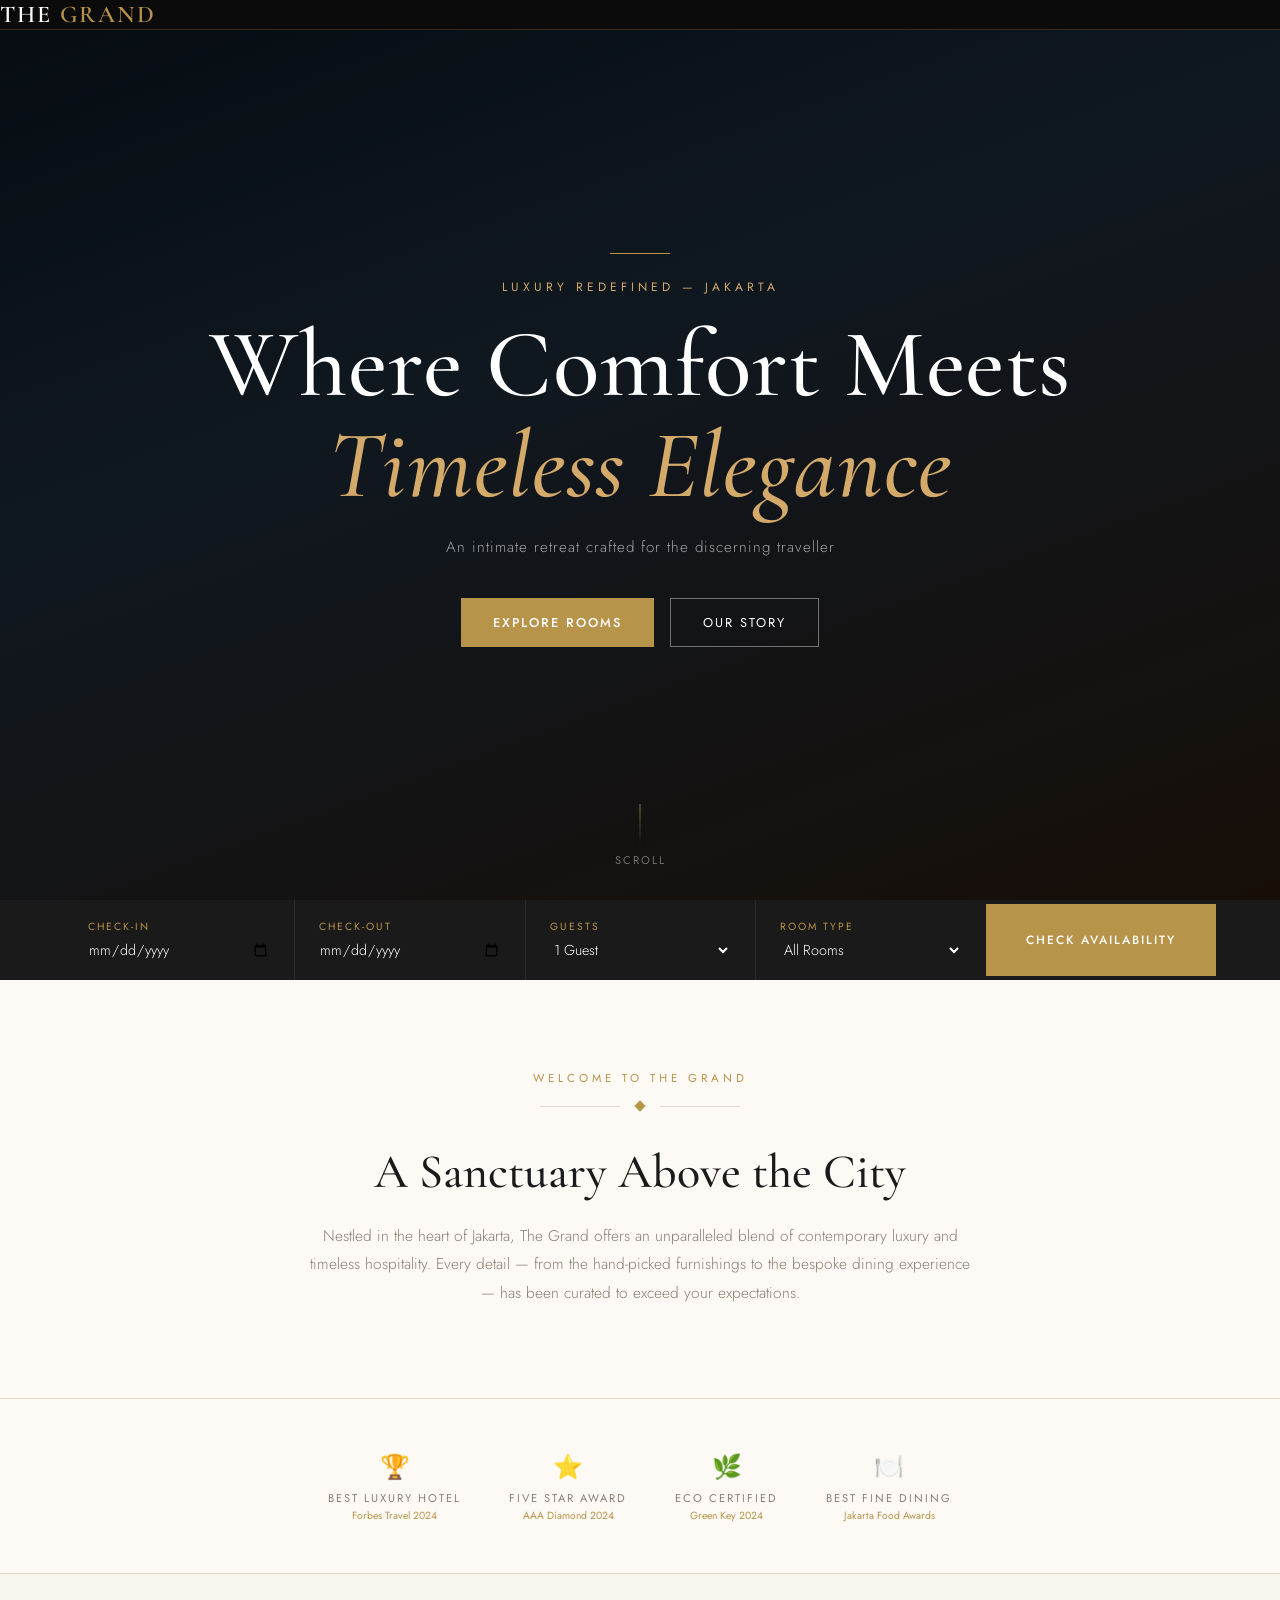
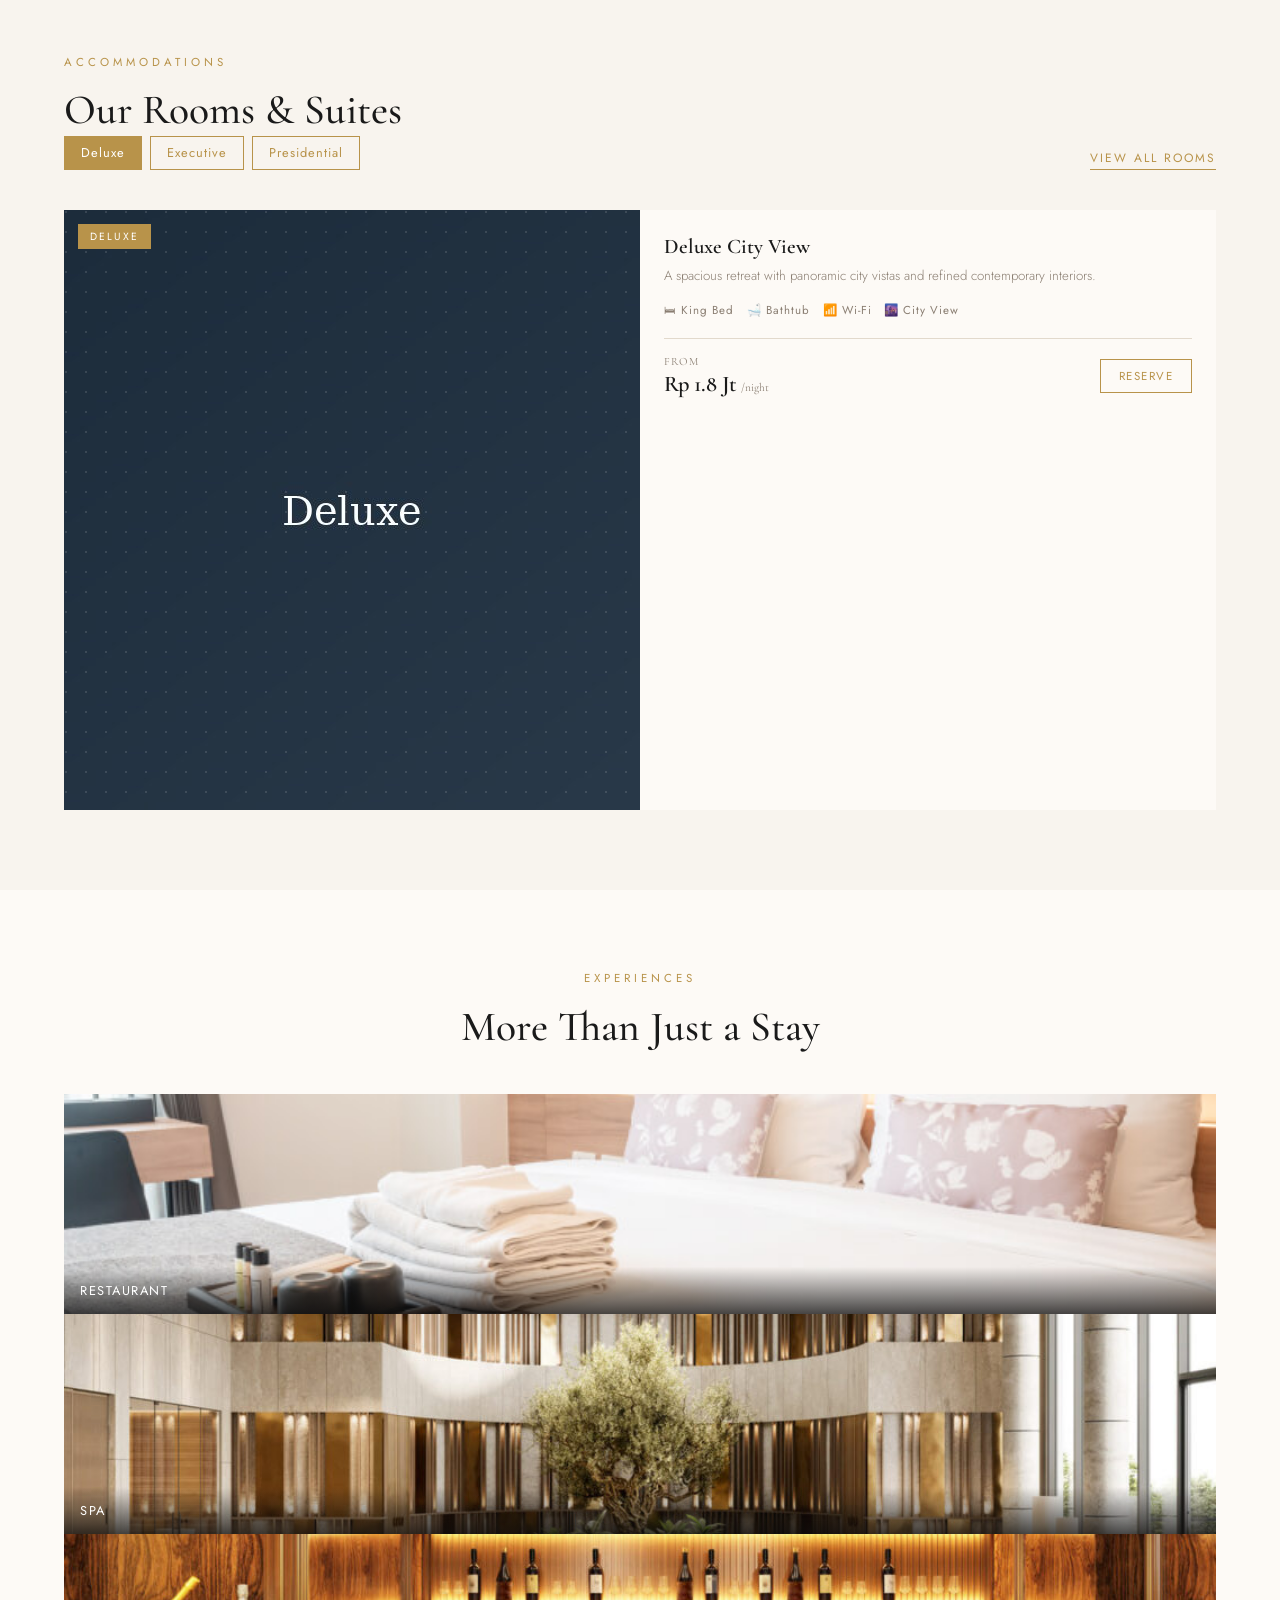
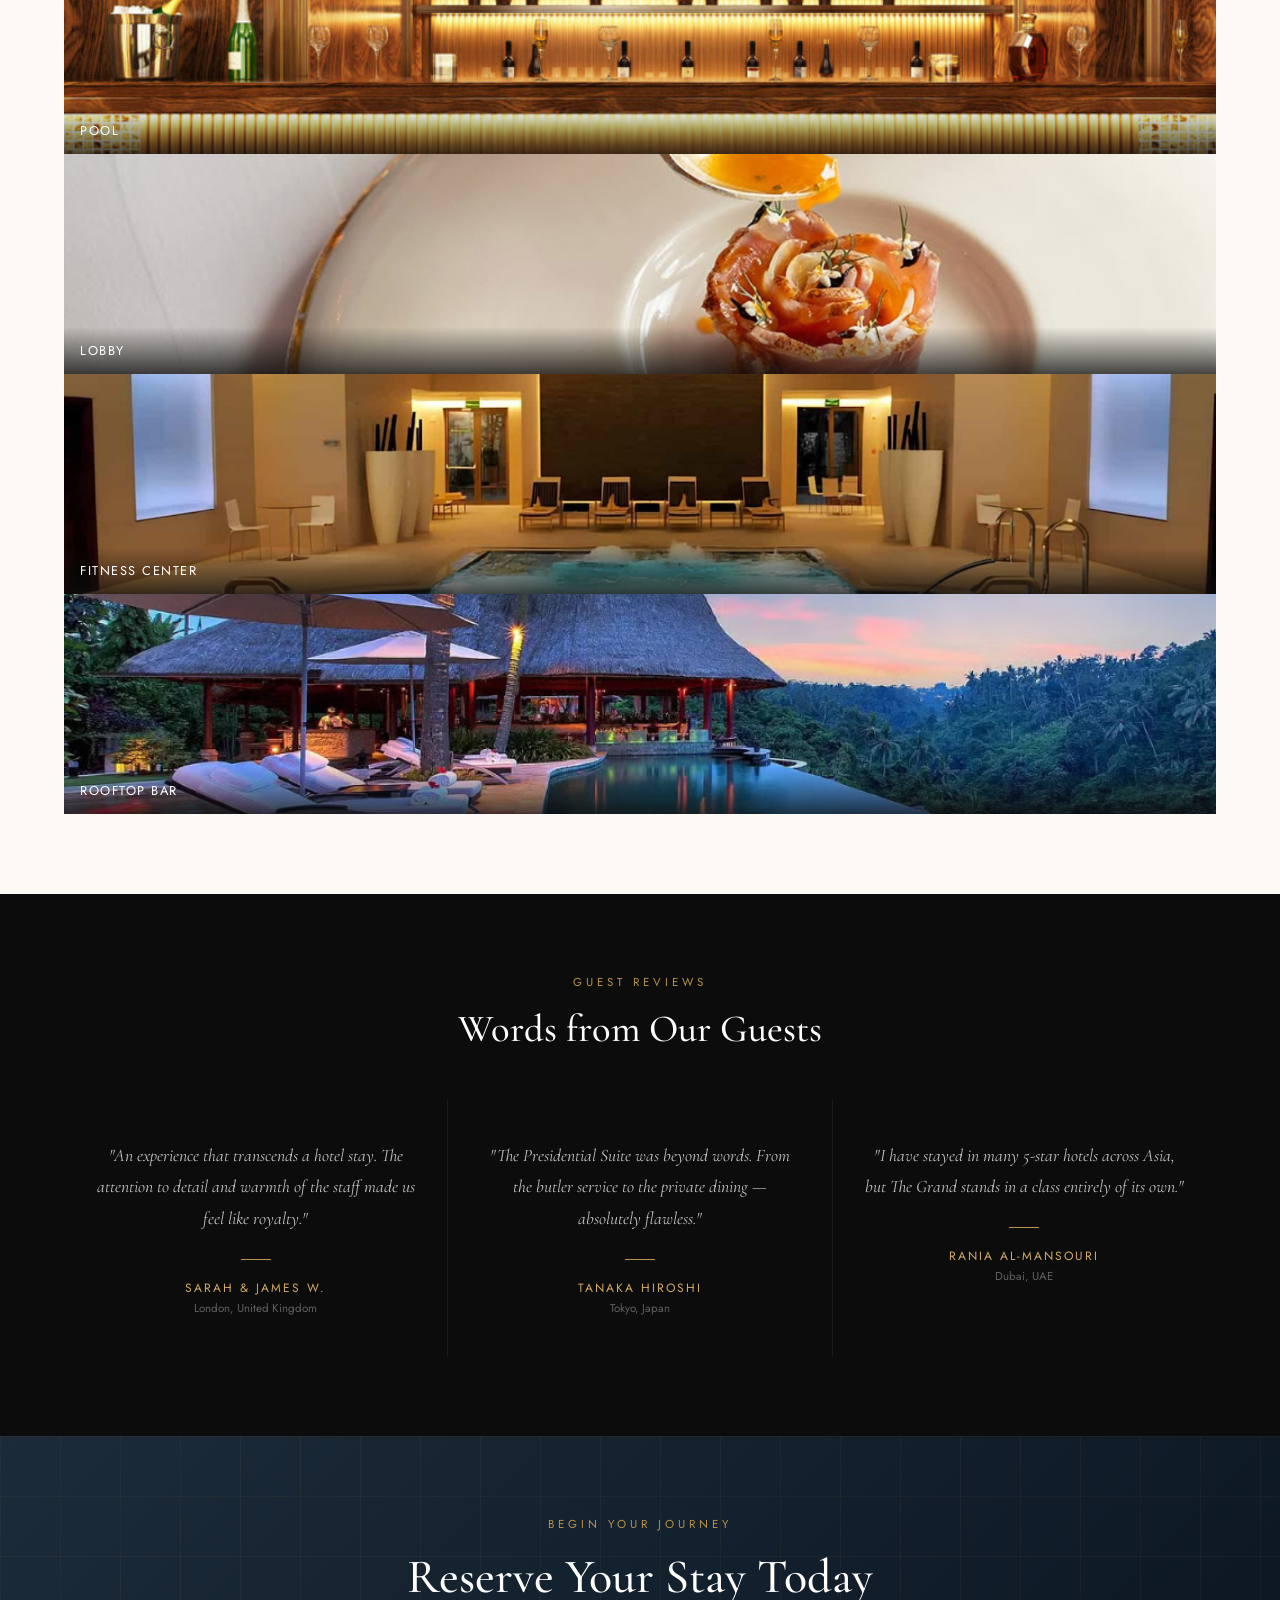
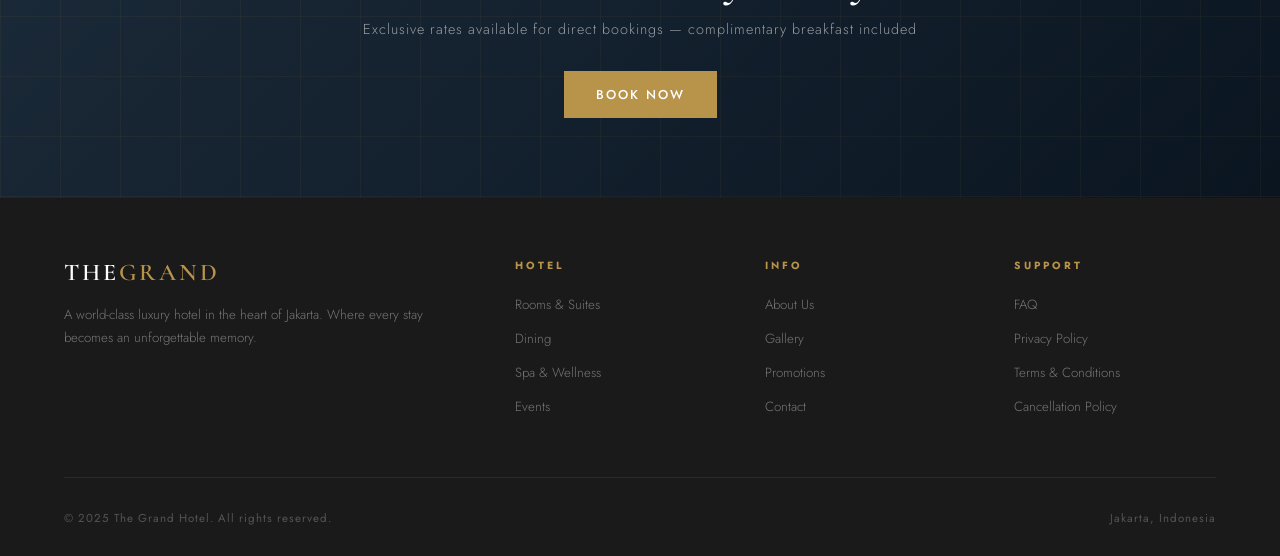
==== index.html @ 63e569f6 "v1 - change html comment for experience section" ====
<!doctype html>
<html lang="id">
  <head>
    <meta charset="UTF-8" />
    <meta name="viewport" content="width=device-width,initial-scale=1.0" />
    <link
      href="https://fonts.googleapis.com/css2?family=Cormorant+Garamond:ital,wght@0,400;0,500;0,600;1,400;1,600&family=Jost:wght@300;400;500&display=swap"
      rel="stylesheet"
    />
    <link rel="stylesheet" href="style.css" />
    <link rel="icon" href="assets/Logo.png" type="image/svg" />
  </head>

  <body>
    <nav class="mainNav">
      <div class="nav-inner">
        <a href="index.html" target="_self" class="logo"
          >The <span>Grand</span></a
        >
      </div>
    </nav>

    <!-- ===== HOME ===== -->
    <div class="page active" id="page-home">
      <section class="hero">
        <div class="hero-bg"></div>
        <div class="hero-overlay"></div>
        <div class="hero-content">
          <div class="hero-line"></div>
          <div class="hero-eyebrow" id="h-eyebrow">
            Luxury Redefined — Jakarta
          </div>
          <h1 id="h-title">Where Comfort Meets <em>Timeless Elegance</em></h1>
          <p class="hero-sub" id="h-sub">
            An intimate retreat crafted for the discerning traveller
          </p>
          <div class="hero-actions">
            <button
              class="btn-gold"
              onclick="location.href = 'rooms.html'"
              id="h-btn1"
            >
              Explore Rooms
            </button>
            <button
              class="btn-ghost"
              onclick="location.href = 'about.html'"
              id="h-btn2"
            >
              Our Story
            </button>
          </div>
        </div>
        <div class="scroll-hint">
          <div class="scroll-line"></div>
          <span id="h-scroll">Scroll</span>
        </div>
      </section>

      <div class="booking-bar">
        <div class="booking-inner">
          <div class="book-field">
            <div class="book-label" id="b-check-in">Check-in</div>
            <input
              class="book-input"
              type="date"
              placeholder="dd / mm / yyyy"
            />
          </div>
          <div class="book-field">
            <div class="book-label" id="b-check-out">Check-out</div>
            <input
              class="book-input"
              type="date"
              placeholder="dd / mm / yyyy"
            />
          </div>
          <div class="book-field">
            <div class="book-label" id="b-guests">Guests</div>
            <select class="book-input">
              <option>1 Guest</option>
              <option>2 Guests</option>
              <option>3 Guests</option>
              <option>4 Guests</option>
            </select>
          </div>
          <div class="book-field">
            <div class="book-label" id="b-room">Room Type</div>
            <select class="book-input">
              <option id="b-all">All Rooms</option>
              <option>Deluxe</option>
              <option>Suite</option>
              <option>Presidential</option>
            </select>
          </div>
          <button class="book-btn" id="b-btn">Check Availability</button>
        </div>
      </div>

      <div class="intro">
        <div class="section-eyebrow" id="intro-tag">Welcome to The Grand</div>
        <div class="divider">
          <div class="divider-line"></div>
          <div class="divider-icon"></div>
          <div class="divider-line"></div>
        </div>
        <h2 id="intro-title">A Sanctuary Above the City</h2>
        <p id="intro-text">
          Nestled in the heart of Jakarta, The Grand offers an unparalleled
          blend of contemporary luxury and timeless hospitality. Every detail —
          from the hand-picked furnishings to the bespoke dining experience —
          has been curated to exceed your expectations.
        </p>
      </div>

      <div class="awards">
        <div class="award-item">
          <div class="award-icon">🏆</div>
          <div class="award-name">Best Luxury Hotel</div>
          <div class="award-year">Forbes Travel 2024</div>
        </div>
        <div class="award-item">
          <div class="award-icon">⭐</div>
          <div class="award-name">Five Star Award</div>
          <div class="award-year">AAA Diamond 2024</div>
        </div>
        <div class="award-item">
          <div class="award-icon">🌿</div>
          <div class="award-name">Eco Certified</div>
          <div class="award-year">Green Key 2024</div>
        </div>
        <div class="award-item">
          <div class="award-icon">🍽️</div>
          <div class="award-name">Best Fine Dining</div>
          <div class="award-year">Jakarta Food Awards</div>
        </div>
      </div>

      <section class="rooms-section">
        <div class="section-header">
          <div>
            <div class="section-eyebrow" id="r-tag">Accommodations</div>
            <h2 id="r-title">Our Rooms & Suites</h2>
            <div class="room-filter-btns">
              <button class="filter-btn active" data-room="deluxe">
                Deluxe
              </button>
              <button class="filter-btn" data-room="executive">
                Executive
              </button>
              <button class="filter-btn" data-room="presidential">
                Presidential
              </button>
            </div>
          </div>

          <a class="see-all" href="rooms.html" id="r-see-all">
            View All Rooms
          </a>
        </div>

        <div class="room-card room-card--featured">
          <div class="room-img">
            <div class="room-img-inner" id="room-bg">
              <img
                src="assets/Deluxe.jpeg"
                id="room-photo"
                height="100%"
                alt=""
              />
              <div class="room-pattern"></div>
              <div class="room-badge" id="room-badge">Deluxe</div>
            </div>
          </div>

          <div class="room-body">
            <h3 id="room-name">Deluxe City View</h3>
            <p id="room-desc">
              A spacious retreat with panoramic city vistas and refined
              contemporary interiors.
            </p>
            <div class="room-amenities" id="room-amenities">
              <span class="amenity">🛏 King Bed</span>
              <span class="amenity">🛁 Bathtub</span>
              <span class="amenity">📶 Wi-Fi</span>
              <span class="amenity">🌆 City View</span>
            </div>
            <div class="room-footer">
              <div class="room-price">
                <span class="from">From</span>
                <span class="amount" id="room-price">Rp 1.8 Jt</span>
                <span class="night"> /night</span>
              </div>
              <button
                class="room-reserve"
                onclick="location.href = 'contact.html'"
              >
                Reserve
              </button>
            </div>
          </div>
        </div>
      </section>

      <!-- =============== Experience Section ================== -->
      <section class="experience">
        <div class="exp-header">
          <div class="section-eyebrow">Experiences</div>
          <h2>More Than Just a Stay</h2>
        </div>
        <div class="experience-strip">
          <div class="experience-item">
            <img src="assets/exp-1.jpg" alt="Restaurant" />
            <span class="experience-label">Restaurant</span>
          </div>
          <div class="experience-item">
            <img src="assets/exp-2.jpg" alt="Spa" />
            <span class="experience-label">Spa</span>
          </div>
          <div class="experience-item">
            <img src="assets/exp-3.jpg" alt="Pool" />
            <span class="experience-label">Pool</span>
          </div>
          <div class="experience-item">
            <img src="assets/exp-4.png" alt="Lobby" />
            <span class="experience-label">Lobby</span>
          </div>
          <div class="experience-item">
            <img src="assets/exp-5.png" alt="Fitness Center" />
            <span class="experience-label">Fitness Center</span>
          </div>
          <div class="experience-item">
            <img src="assets/exp-6.png" alt="Rooftop Bar" />
            <span class="experience-label">Rooftop Bar</span>
          </div>
        </div>
      </section>

      <section class="testi-section">
        <div class="section-eyebrow">Guest Reviews</div>
        <h2 id="testi-title">Words from Our Guests</h2>
        <div class="testi-slider">
          <div class="testi-card">
            <p class="testi-quote">
              "An experience that transcends a hotel stay. The attention to
              detail and warmth of the staff made us feel like royalty."
            </p>
            <div class="testi-sep"></div>
            <div class="testi-name">Sarah & James W.</div>
            <div class="testi-origin">London, United Kingdom</div>
          </div>
          <div class="testi-card">
            <p class="testi-quote">
              "The Presidential Suite was beyond words. From the butler service
              to the private dining — absolutely flawless."
            </p>
            <div class="testi-sep"></div>
            <div class="testi-name">Tanaka Hiroshi</div>
            <div class="testi-origin">Tokyo, Japan</div>
          </div>
          <div class="testi-card">
            <p class="testi-quote">
              "I have stayed in many 5-star hotels across Asia, but The Grand
              stands in a class entirely of its own."
            </p>
            <div class="testi-sep"></div>
            <div class="testi-name">Rania Al-Mansouri</div>
            <div class="testi-origin">Dubai, UAE</div>
          </div>
        </div>
      </section>

      <div class="cta-dark">
        <div class="hero-grid-pattern"></div>
        <div class="cta-dark-content">
          <div class="section-eyebrow" style="color: var(--gold)">
            Begin Your Journey
          </div>
          <h2 id="cta-title">Reserve Your Stay Today</h2>
          <p id="cta-sub">
            Exclusive rates available for direct bookings — complimentary
            breakfast included
          </p>
          <button class="btn-gold" onclick="location.href = 'contact.html'">
            Book Now
          </button>
        </div>
      </div>

      <footer>
        <div class="footer-top">
          <div>
            <span class="footer-logo">The<span>Grand</span></span>
            <p class="footer-brand-text">
              A world-class luxury hotel in the heart of Jakarta. Where every
              stay becomes an unforgettable memory.
            </p>
          </div>
          <div class="footer-col">
            <h4>Hotel</h4>
            <ul>
              <li>
                <a href="#">Rooms & Suites</a>
              </li>
              <li><a href="#">Dining</a></li>
              <li><a href="#">Spa & Wellness</a></li>
              <li><a href="#">Events</a></li>
            </ul>
          </div>
          <div class="footer-col">
            <h4>Info</h4>
            <ul>
              <li>
                <a href="/about.html" target="_self">About Us</a>
              </li>
              <li><a href="#">Gallery</a></li>
              <li><a href="#">Promotions</a></li>
              <li>
                <a href="/contact.html" target="_self">Contact</a>
              </li>
            </ul>
          </div>
          <div class="footer-col">
            <h4>Support</h4>
            <ul>
              <li><a href="#">FAQ</a></li>
              <li><a href="#">Privacy Policy</a></li>
              <li><a href="#">Terms & Conditions</a></li>
              <li><a href="#">Cancellation Policy</a></li>
            </ul>
          </div>
        </div>
        <div class="footer-bottom">
          <span>© 2025 The Grand Hotel. All rights reserved.</span
          ><span>Jakarta, Indonesia</span>
        </div>
      </footer>
    </div>

    <script src="script.js"></script>
  </body>
</html>
---- style.css ----
* {
  margin: 0;
  padding: 0;
  box-sizing: border-box;
}

:root {
  --gold: #b8934a;
  --gold-light: #f5edd8;
  --gold-mid: #d4aa6a;
  --dark: #0c0c0c;
  --ink: #1a1a1a;
  --text: #3a3530;
  --muted: #8a7e72;
  --white: #fdfaf6;
  --bg: #f8f4ee;
  --border: #e2d9cc;
  --navy: #1c2b3a;
}

body {
  font-family: "Jost", sans-serif;
  color: var(--text);
  background: var(--white);
  overflow-x: hidden;
}

/* NAV */

/* PAGES */
.page {
  display: block;
}

/* ===== HOME ===== */
.hero {
  position: relative;
  height: 100vh;
  min-height: 600px;
  overflow: hidden;
  display: flex;
  align-items: center;
  justify-content: center;
}

.hero-bg {
  position: absolute;
  inset: 0;
  background: linear-gradient(160deg, #0a1520 0%, #1c2b3a 40%, #2a1a0e 100%);
}

.hero-overlay {
  position: absolute;
  inset: 0;
  background: rgba(0, 0, 0, 0.45);
}

.hero-grid-pattern {
  position: absolute;
  inset: 0;
  background-image:
    linear-gradient(rgba(184, 147, 74, 0.06) 1px, transparent 1px),
    linear-gradient(90deg, rgba(184, 147, 74, 0.06) 1px, transparent 1px);
  background-size: 60px 60px;
}

.hero-content {
  position: relative;
  z-index: 2;
  text-align: center;
  padding: 0 5%;
}

.hero-line {
  width: 60px;
  height: 1px;
  background: var(--gold);
  margin: 0 auto 1.5rem;
}

.hero-eyebrow {
  font-size: 0.75rem;
  letter-spacing: 4px;
  text-transform: uppercase;
  color: var(--gold-mid);
  margin-bottom: 1.2rem;
  font-weight: 400;
}

.hero h1 {
  font-family: "Cormorant Garamond", serif;
  font-size: clamp(3rem, 8vw, 6rem);
  font-weight: 500;
  color: #fff;
  line-height: 1.05;
  margin-bottom: 1.2rem;
  letter-spacing: 1px;
}

.hero h1 em {
  font-style: italic;
  color: var(--gold-mid);
}

.hero-sub {
  font-size: 0.95rem;
  color: rgba(255, 255, 255, 0.6);
  letter-spacing: 1px;
  margin-bottom: 2.5rem;
  font-weight: 300;
}

.hero-actions {
  display: flex;
  gap: 1rem;
  justify-content: center;
  flex-wrap: wrap;
}

.btn-gold {
  background: var(--gold);
  color: #fff;
  padding: 14px 32px;
  font-size: 0.8rem;
  font-weight: 500;
  letter-spacing: 2px;
  text-transform: uppercase;
  border: none;
  cursor: pointer;
  font-family: "Jost", sans-serif;
  transition: all 0.25s;
}

.btn-gold:hover {
  background: var(--gold-mid);
}

.btn-ghost {
  background: transparent;
  color: #fff;
  padding: 14px 32px;
  font-size: 0.8rem;
  font-weight: 400;
  letter-spacing: 2px;
  text-transform: uppercase;
  border: 1px solid rgba(255, 255, 255, 0.4);
  cursor: pointer;
  font-family: "Jost", sans-serif;
  transition: all 0.25s;
}

.btn-ghost:hover {
  border-color: #fff;
}

.scroll-hint {
  position: absolute;
  bottom: 2rem;
  left: 50%;
  transform: translateX(-50%);
  display: flex;
  flex-direction: column;
  align-items: center;
  gap: 8px;
  color: rgba(255, 255, 255, 0.4);
  font-size: 0.7rem;
  letter-spacing: 2px;
  text-transform: uppercase;
}

.scroll-line {
  width: 1px;
  height: 40px;
  background: linear-gradient(to bottom, rgba(184, 147, 74, 0.8), transparent);
}

/* BOOKING BAR */
.booking-bar {
  background: var(--ink);
  padding: 0 5%;
}

.booking-inner {
  display: flex;
  align-items: center;
  gap: 0;
}

.book-field {
  flex: 1;
  padding: 1.2rem 1.5rem;
  border-right: 1px solid rgba(255, 255, 255, 0.08);
}

.book-field:last-of-type {
  border-right: none;
}

.book-label {
  font-size: 0.65rem;
  letter-spacing: 2px;
  text-transform: uppercase;
  color: var(--gold);
  margin-bottom: 4px;
}

.book-input {
  background: none;
  border: none;
  color: #fff;
  font-family: "Jost", sans-serif;
  font-size: 0.9rem;
  font-weight: 300;
  width: 100%;
  outline: none;
  cursor: pointer;
}

.book-input::placeholder {
  color: rgba(255, 255, 255, 0.4);
}

.book-btn {
  background: var(--gold);
  color: #fff;
  border: none;
  padding: 0 2.5rem;
  font-size: 0.75rem;
  font-weight: 500;
  letter-spacing: 2px;
  text-transform: uppercase;
  cursor: pointer;
  font-family: "Jost", sans-serif;
  height: 100%;
  transition: background 0.2s;
  white-space: nowrap;
  min-height: 72px;
}

.book-btn:hover {
  background: var(--gold-mid);
}

/* DIVIDER */
.divider {
  display: flex;
  align-items: center;
  gap: 1rem;
  margin: 0 auto 2rem;
  max-width: 200px;
}

.divider-line {
  flex: 1;
  height: 1px;
  background: var(--border);
}

.divider-icon {
  width: 8px;
  height: 8px;
  background: var(--gold);
  transform: rotate(45deg);
}

/* INTRO */
.intro {
  padding: 90px 5%;
  text-align: center;
  max-width: 800px;
  margin: 0 auto;
}

.section-eyebrow {
  font-size: 0.72rem;
  letter-spacing: 4px;
  text-transform: uppercase;
  color: var(--gold);
  margin-bottom: 1rem;
}

.intro h2 {
  font-family: "Cormorant Garamond", serif;
  font-size: clamp(2rem, 4vw, 3rem);
  font-weight: 500;
  color: var(--ink);
  line-height: 1.25;
  margin-bottom: 1.2rem;
}

.intro p {
  color: var(--muted);
  font-size: 0.97rem;
  line-height: 1.85;
  font-weight: 300;
}

/* filter btn css */
.room-filter-btns {
  display: flex;
  gap: 0.5rem;
}

.filter-btn {
  padding: 0.4rem 1rem;
  border: 1px solid var(--gold);
  background: transparent;
  color: var(--gold);
  font-family: inherit;
  font-size: 0.8rem;
  letter-spacing: 1px;
  cursor: pointer;
  transition: background 0.3s, color 0.3s;
}

.filter-btn:hover,
.filter-btn.active {
  background: var(--gold);
  color: white;
}

/* filter btn css end */

/* ROOMS */
.rooms-section {
  background: var(--bg);
  padding: 80px 5%;
}

.section-header {
  display: flex;
  align-items: flex-end;
  justify-content: space-between;
  margin-bottom: 2.5rem;
  flex-wrap: wrap;
  gap: 1rem;
}

.section-header h2 {
  font-family: "Cormorant Garamond", serif;
  font-size: clamp(1.8rem, 3.5vw, 2.6rem);
  font-weight: 500;
  color: var(--ink);
  line-height: 1.2;
}

.see-all {
  font-size: 0.75rem;
  letter-spacing: 2px;
  text-transform: uppercase;
  color: var(--gold);
  cursor: pointer;
  text-decoration: none;
  border-bottom: 1px solid var(--gold);
  padding-bottom: 2px;
  background: none;
  border-top: none;
  border-left: none;
  border-right: none;
  font-family: "Jost", sans-serif;
}

.room-card {
  background: var(--white);
  overflow: hidden;
  cursor: pointer;
  transition: all 0.3s;
  display: grid;
  grid-template-columns: 1fr 1fr;
  max-width: 1500px;
  max-height: 750px;
  margin: 0 auto
}

.room-img {
  height: 100%;
  overflow: hidden;
}

.room-img-inner {
  /* height: 100%; */
  min-width: 100%;
  background: linear-gradient(135deg, var(--navy) 0%, #2a3a4a 100%);
  display: flex;
  align-items: center;
  justify-content: center;
  position: relative;
  min-height: 200px;
}

.room-img-inner .room-pattern {
  position: absolute;
  inset: 0;
  opacity: 0.12;
  background-image: radial-gradient(circle at 2px 2px,
      white 1px,
      transparent 0);
  background-size: 20px 20px;
}

.room-badge {
  position: absolute;
  top: 14px;
  left: 14px;
  background: var(--gold);
  color: #fff;
  font-size: 0.65rem;
  letter-spacing: 2px;
  text-transform: uppercase;
  padding: 5px 12px;
}

.room-body {
  padding: 1.5rem;
}

.room-body h3 {
  font-family: "Cormorant Garamond", serif;
  font-size: 1.3rem;
  font-weight: 600;
  color: var(--ink);
  margin-bottom: 0.4rem;
}

.room-body p {
  font-size: 0.83rem;
  color: var(--muted);
  line-height: 1.6;
  margin-bottom: 1rem;
  font-weight: 300;
}

.room-amenities {
  display: flex;
  gap: 0.8rem;
  flex-wrap: wrap;
  margin-bottom: 1.2rem;
}

.amenity {
  font-size: 0.72rem;
  letter-spacing: 1px;
  color: var(--muted);
  display: flex;
  align-items: center;
  gap: 4px;
}

.room-footer {
  display: flex;
  align-items: center;
  justify-content: space-between;
  padding-top: 1rem;
  border-top: 1px solid var(--border);
}

.room-price {
  font-family: "Cormorant Garamond", serif;
}

.room-price .from {
  font-size: 0.7rem;
  letter-spacing: 1px;
  text-transform: uppercase;
  color: var(--muted);
  display: block;
  margin-bottom: 2px;
}

.room-price .amount {
  font-size: 1.4rem;
  font-weight: 600;
  color: var(--ink);
}

.room-price .night {
  font-size: 0.72rem;
  color: var(--muted);
}

.room-reserve {
  background: none;
  border: 1px solid var(--gold);
  color: var(--gold);
  padding: 8px 18px;
  font-size: 0.72rem;
  letter-spacing: 1.5px;
  text-transform: uppercase;
  cursor: pointer;
  font-family: "Jost", sans-serif;
  transition: all 0.2s;
}

.room-reserve:hover {
  background: var(--gold);
  color: #fff;
}

/* EXPERIENCE */
.experience {
  padding: 80px 5%;
}

.exp-header {
  text-align: center;
  margin-bottom: 2.5rem;
}

.exp-header h2 {
  font-family: "Cormorant Garamond", serif;
  font-size: clamp(1.8rem, 3.5vw, 2.6rem);
  font-weight: 500;
  color: var(--ink);
  line-height: 1.25;
}

/* EXPERIENCE SECTION (GRID PRACTICE) */
.experience-strip {
  background: var(--border);

}

.experience-item {
  position: relative;
  height: 220px;
  overflow: hidden;
  cursor: pointer;
}

.experience-item img {
  width: 100%;
  height: 100%;
  object-fit: cover;
  display: block;
  transition: transform 0.5s ease;
}

.experience-item:hover img {
  transform: scale(1.05);
}

.experience-label {
  position: absolute;
  left: 0;
  right: 0;
  bottom: 0;
  padding: 14px 16px;
  background: linear-gradient(to top, rgba(12, 12, 12, 0.75), transparent);
  color: #fff;
  font-size: 0.8rem;
  letter-spacing: 1.5px;
  text-transform: uppercase;
}

/* TESTIMONIAL */
.testi-section {
  background: var(--dark);
  padding: 80px 5%;
  text-align: center;
}

.testi-section .section-eyebrow {
  color: var(--gold);
}

.testi-section h2 {
  font-family: "Cormorant Garamond", serif;
  font-size: clamp(1.8rem, 3vw, 2.6rem);
  font-weight: 500;
  color: #fff;
  margin-bottom: 3rem;
}

.testi-slider {
  display: grid;
  grid-template-columns: repeat(3, 1fr);
  gap: 1px;
  background: rgba(255, 255, 255, 0.06);
}

.testi-card {
  padding: 2.5rem 2rem;
  background: var(--dark);
}

.testi-quote {
  font-family: "Cormorant Garamond", serif;
  font-size: 1.1rem;
  font-style: italic;
  color: rgba(255, 255, 255, 0.75);
  line-height: 1.8;
  margin-bottom: 1.5rem;
}

.testi-sep {
  width: 30px;
  height: 1px;
  background: var(--gold);
  margin: 0 auto 1.2rem;
}

.testi-name {
  font-size: 0.75rem;
  letter-spacing: 2px;
  text-transform: uppercase;
  color: var(--gold-mid);
}

.testi-origin {
  font-size: 0.72rem;
  color: rgba(255, 255, 255, 0.35);
  margin-top: 3px;
}

/* AWARDS */
.awards {
  padding: 50px 5%;
  display: flex;
  align-items: center;
  justify-content: center;
  gap: 3rem;
  flex-wrap: wrap;
  border-top: 1px solid var(--border);
  border-bottom: 1px solid var(--border);
}

.award-item {
  text-align: center;
}

.award-icon {
  font-size: 1.5rem;
  margin-bottom: 0.4rem;
}

.award-name {
  font-size: 0.7rem;
  letter-spacing: 2px;
  text-transform: uppercase;
  color: var(--muted);
}

.award-year {
  font-size: 0.65rem;
  color: var(--gold);
  margin-top: 2px;
}

/* CTA DARK */
.cta-dark {
  background: linear-gradient(135deg, var(--navy) 0%, #0a1520 100%);
  padding: 80px 5%;
  text-align: center;
  position: relative;
  overflow: hidden;
}

.cta-dark .hero-grid-pattern {
  position: absolute;
  inset: 0;
}

.cta-dark-content {
  position: relative;
  z-index: 1;
}

.cta-dark h2 {
  font-family: "Cormorant Garamond", serif;
  font-size: clamp(2rem, 4vw, 3rem);
  font-weight: 500;
  color: #fff;
  margin-bottom: 0.8rem;
}

.cta-dark p {
  color: rgba(255, 255, 255, 0.55);
  font-size: 0.9rem;
  letter-spacing: 1px;
  margin-bottom: 2rem;
  font-weight: 300;
}

/* ===== ROOMS PAGE ===== */
.page-hero {
  height: 320px;
  background: linear-gradient(160deg, var(--navy) 0%, #0a1520 100%);
  display: flex;
  align-items: flex-end;
  justify-content: flex-start;
  padding: 0 5% 3rem;
  position: relative;
  overflow: hidden;
}

.page-hero .hero-grid-pattern {
  position: absolute;
  inset: 0;
}

.page-hero-content {
  position: relative;
  z-index: 1;
}

.page-hero .section-eyebrow {
  margin-bottom: 0.5rem;
}

.page-hero h1 {
  font-family: "Cormorant Garamond", serif;
  font-size: clamp(2rem, 4vw, 3rem);
  font-weight: 500;
  color: #fff;
}

.rooms-list {
  padding: 60px 5%;
  display: flex;
  flex-direction: column;
  gap: 1px;
  background: var(--border);
}

.room-list-card {
  background: var(--white);
  display: grid;
  grid-template-columns: 380px 1fr;
  overflow: hidden;
  transition: box-shadow 0.3s;
}

.room-list-card:hover {
  box-shadow: 0 8px 40px rgba(0, 0, 0, 0.1);
}

.room-list-img {
  height: 280px;
  overflow: hidden;
}

.room-list-img-inner {
  height: 100%;
  transition: transform 0.5s ease;
}

.room-list-card:hover .room-list-img-inner {
  transform: scale(1.04);
}

.room-list-body {
  padding: 2.5rem;
  display: flex;
  flex-direction: column;
  justify-content: space-between;
}

.room-list-body h3 {
  font-family: "Cormorant Garamond", serif;
  font-size: 1.8rem;
  font-weight: 500;
  color: var(--ink);
  margin-bottom: 0.6rem;
}

.room-list-body p {
  color: var(--muted);
  font-size: 0.88rem;
  line-height: 1.75;
  font-weight: 300;
  margin-bottom: 1.5rem;
}

.room-specs {
  display: flex;
  gap: 2rem;
  margin-bottom: 1.5rem;
}

.spec-item {
  text-align: center;
}

.spec-val {
  font-family: "Cormorant Garamond", serif;
  font-size: 1.4rem;
  font-weight: 600;
  color: var(--ink);
}

.spec-label {
  font-size: 0.65rem;
  letter-spacing: 2px;
  text-transform: uppercase;
  color: var(--muted);
}

.room-list-footer {
  display: flex;
  align-items: center;
  justify-content: space-between;
  padding-top: 1.5rem;
  border-top: 1px solid var(--border);
}

/* ===== ABOUT PAGE ===== */
.about-split {
  display: grid;
  grid-template-columns: 1fr 1fr;
  min-height: 90vh;
}

.about-img-panel {
  background: linear-gradient(160deg, var(--navy) 0%, #1a2a3a 100%);
  position: relative;
  overflow: hidden;
  display: flex;
  align-items: center;
  justify-content: center;
}

.about-img-panel .hero-grid-pattern {
  position: absolute;
  inset: 0;
}

.about-text-panel {
  padding: 80px 5%;
  display: flex;
  flex-direction: column;
  justify-content: center;
  background: var(--navy);
}

.about-text-panel h2 {
  font-family: "Cormorant Garamond", serif;
  font-size: clamp(2rem, 3vw, 2.8rem);
  font-weight: 500;
  color: var(--white);
  line-height: 1.25;
  margin-bottom: 1.5rem;
}

.about-text-panel p {
  color: var(--gold-mid);
  font-size: 0.92rem;
  line-height: 1.85;
  font-weight: 300;
  margin-bottom: 1rem;
}

.about-pillars {
  display: grid;
  grid-template-columns: 1fr 1fr;
  gap: 1.5rem;
  margin-top: 2.5rem;
}

.pillar {
  border-left: 2px solid var(--gold);
  padding: 10px;
  padding-left: 1rem;
  background-color: var(--ink);
}

.pillar h4 {
  font-size: 0.85rem;
  font-weight: 500;
  color: var(--gold);
  margin-bottom: 4px;
  letter-spacing: 0.5px;
}

.pillar p {
  font-size: 0.8rem;
  color: var(--white);
  line-height: 1.6;
}

.team-strip {
  padding: 70px 5%;
  background: var(--bg);
}

.team-strip h2 {
  font-family: "Cormorant Garamond", serif;
  font-size: 2rem;
  font-weight: 500;
  color: var(--ink);
  margin-bottom: 2.5rem;
}

.team-grid {
  display: grid;
  grid-template-columns: repeat(auto-fit, minmax(180px, 1fr));
  gap: 2px;
  background: var(--border);
}

.team-card {
  background: var(--white);
  padding: 2rem 1.5rem;
  text-align: center;
}

.team-avatar {
  width: 72px;
  height: 72px;
  border-radius: 50%;
  background: linear-gradient(135deg, var(--navy) 0%, #2a3a4a 100%);
  margin: 0 auto 1rem;
  display: flex;
  align-items: center;
  justify-content: center;
  font-family: "Cormorant Garamond", serif;
  font-size: 1.6rem;
  font-weight: 600;
  color: rgba(255, 255, 255, 0.8);
}

.team-card h4 {
  font-size: 0.88rem;
  font-weight: 500;
  color: var(--ink);
  letter-spacing: 0.5px;
}

.team-card p {
  font-size: 0.75rem;
  color: var(--gold);
  letter-spacing: 1px;
  margin-top: 3px;
  text-transform: uppercase;
}

/* ===== CONTACT PAGE ===== */
.contact-grid {
  display: grid;
  grid-template-columns: 1fr 1.5fr;
}

.contact-left {
  background: var(--dark);
  padding: 70px 5%;
  display: flex;
  flex-direction: column;
  justify-content: center;
  padding-top: 72px;
  min-height: calc(100vh - 72px);
}

.contact-left .section-eyebrow {
  color: var(--gold);
  text-align: left;
}

.contact-left h2 {
  font-family: "Cormorant Garamond", serif;
  font-size: 2.2rem;
  font-weight: 500;
  color: #fff;
  margin-bottom: 1rem;
}

.contact-left p {
  color: rgba(255, 255, 255, 0.5);
  font-size: 0.88rem;
  line-height: 1.8;
  margin-bottom: 2.5rem;
  font-weight: 300;
}

.contact-details {
  display: flex;
  flex-direction: column;
  gap: 1.5rem;
}

.contact-detail {
  display: flex;
  gap: 1rem;
  align-items: flex-start;
}

.detail-icon {
  font-size: 0.9rem;
  padding-top: 2px;
  color: var(--gold);
}

.detail-label {
  font-size: 0.65rem;
  letter-spacing: 2px;
  text-transform: uppercase;
  color: var(--gold);
  margin-bottom: 3px;
}

.detail-val {
  font-size: 0.88rem;
  color: rgba(255, 255, 255, 0.7);
  font-weight: 300;
}

.contact-right {
  background: var(--bg);
  padding: 70px 5%;
  display: flex;
  flex-direction: column;
  justify-content: center;
}

.contact-right h3 {
  font-family: "Cormorant Garamond", serif;
  font-size: 1.8rem;
  font-weight: 500;
  color: var(--ink);
  margin-bottom: 2rem;
}

.form-row {
  display: grid;
  grid-template-columns: 1fr 1fr;
  gap: 1rem;
  margin-bottom: 1rem;
}

.form-group {
  margin-bottom: 1rem;
}

.form-group:last-child {
  margin-bottom: 0;
}

.form-group label {
  display: block;
  font-size: 0.68rem;
  letter-spacing: 2px;
  text-transform: uppercase;
  color: var(--gold);
  margin-bottom: 8px;
}

.form-group input,
.form-group select,
.form-group textarea {
  width: 100%;
  padding: 11px 0;
  border: none;
  border-bottom: 1px solid var(--border);
  background: transparent;
  font-family: "Jost", sans-serif;
  font-size: 0.9rem;
  color: var(--text);
  outline: none;
  transition: border-color 0.2s;
}

.form-group input:focus,
.form-group select:focus,
.form-group textarea:focus {
  border-color: var(--gold);
}

.form-group textarea {
  resize: none;
  min-height: 80px;
}

.form-submit {
  background: var(--ink);
  color: #fff;
  border: none;
  padding: 14px 36px;
  font-size: 0.75rem;
  letter-spacing: 2px;
  text-transform: uppercase;
  cursor: pointer;
  font-family: "Jost", sans-serif;
  transition: background 0.2s;
  margin-top: 0.5rem;
}

.form-submit:hover {
  background: var(--gold);
}

/* FOOTER */
footer {
  background: var(--ink);
  padding: 60px 5% 30px;
}

.footer-top {
  display: grid;
  grid-template-columns: 2fr 1fr 1fr 1fr;
  gap: 3rem;
  padding-bottom: 3rem;
  border-bottom: 1px solid rgba(255, 255, 255, 0.07);
}

.footer-logo {
  font-family: "Cormorant Garamond", serif;
  font-size: 1.5rem;
  font-weight: 600;
  color: #fff;
  letter-spacing: 3px;
  text-transform: uppercase;
  margin-bottom: 1rem;
  display: block;
}

.footer-logo span {
  color: var(--gold);
}

.footer-brand-text {
  color: rgba(255, 255, 255, 0.4);
  font-size: 0.83rem;
  line-height: 1.75;
  font-weight: 300;
}

.footer-col h4 {
  font-size: 0.65rem;
  letter-spacing: 3px;
  text-transform: uppercase;
  color: var(--gold);
  margin-bottom: 1.2rem;
}

.footer-col ul {
  list-style: none;
}

.footer-col li {
  margin-bottom: 0.7rem;
}

.footer-col a {
  color: rgba(255, 255, 255, 0.4);
  font-size: 0.83rem;
  text-decoration: none;
  font-weight: 300;
  transition: color 0.2s;
}

.footer-col a:hover {
  color: rgba(255, 255, 255, 0.85);
}

.footer-bottom {
  display: flex;
  align-items: center;
  justify-content: space-between;
  padding-top: 2rem;
  font-size: 0.72rem;
  color: rgba(255, 255, 255, 0.25);
  letter-spacing: 1px;
}

@media (max-width: 900px) {

  .room-card {
    display: block;
  }

  .room-list-card {
    grid-template-columns: 1fr;
  }

  .room-list-img {
    height: 220px;
  }

  .about-split {
    grid-template-columns: 1fr;
  }

  .about-img-panel {
    padding-top: 200px;
    padding-bottom: 200px;
  }

  .contact-grid {
    grid-template-columns: 1fr;
  }

  .experience-strip {
    grid-template-columns: 1fr 1fr;
  }

  .footer-top {
    grid-template-columns: 1fr 1fr;
  }

  .testi-slider {
    grid-template-columns: 1fr;
  }
}

@media (max-width: 600px) {
  .booking-inner {
    flex-direction: column;
  }

  .book-field {
    border-right: none;
    border-bottom: 1px solid rgba(255, 255, 255, 0.08);
  }
}

/* DETAILS PAGE BOOKING CSS */
/* "use strict"; */

/* NAV */
nav {
  position: fixed;
  top: 0;
  left: 0;
  right: 0;
  z-index: 100;
  background: rgba(12, 12, 12, 0.97);
  border-bottom: 1px solid rgba(184, 147, 74, 0.25);
}

.logo {
  font-family: "Cormorant Garamond", serif;
  font-size: 1.5rem;
  font-weight: 600;
  color: #fff;
  letter-spacing: 2px;
  text-decoration: none;
  text-transform: uppercase;
  width: 25%;
}

.logo span {
  color: var(--gold);
}

/* PROGRESS BAR */
.progress-bar {
  background: var(--ink);
  padding: 0 5%;
}

.progress-inner {
  display: flex;
  align-items: center;
  gap: 0;
  padding: 14px 0;
}

.step {
  display: flex;
  align-items: center;
  gap: 10px;
  font-size: 0.72rem;
  letter-spacing: 1.5px;
  text-transform: uppercase;
}

.step-num {
  width: 24px;
  height: 24px;
  border-radius: 50%;
  display: flex;
  align-items: center;
  justify-content: center;
  font-size: 0.7rem;
  font-weight: 500;
}

.step.done .step-num {
  background: var(--gold);
  color: #fff;
}

.step.active .step-num {
  background: rgba(255, 255, 255, 0.15);
  color: #fff;
  border: 1px solid rgba(255, 255, 255, 0.3);
}

.step.inactive .step-num {
  background: rgba(255, 255, 255, 0.05);
  color: rgba(255, 255, 255, 0.3);
}

.step.done .step-label {
  color: var(--gold-mid);
}

.step.active .step-label {
  color: #fff;
}

.step.inactive .step-label {
  color: rgba(255, 255, 255, 0.3);
}

.step-divider {
  flex: 1;
  height: 1px;
  background: rgba(255, 255, 255, 0.1);
  margin: 0 16px;
}

/* MAIN LAYOUT */
.booking-wrapper {
  display: grid;
  grid-template-columns: 1fr 380px;
  gap: 2rem;
  padding: 2.5rem 5%;
  max-width: 1200px;
  margin: 0 auto;
}

/* LEFT COLUMN */
.booking-left {}

.section-label-gold {
  font-size: 0.68rem;
  letter-spacing: 3px;
  text-transform: uppercase;
  color: var(--gold);
  margin-bottom: 0.5rem;
}

.section-title {
  font-family: "Cormorant Garamond", serif;
  font-size: 1.6rem;
  font-weight: 500;
  color: var(--ink);
  margin-bottom: 1.5rem;
  line-height: 1.2;
}

/* ROOM SUMMARY CARD */
.room-summary {
  background: var(--white);
  border: 1px solid var(--border);
  border-radius: 2px;
  overflow: hidden;
  margin-bottom: 2rem;
}

.room-thumb {
  height: 180px;
  background: linear-gradient(135deg, var(--navy) 0%, #2a3a4a 100%);
  position: relative;
  overflow: hidden;
  display: flex;
  align-items: center;
  justify-content: center;
}

.room-thumb-pattern {
  position: absolute;
  inset: 0;
  opacity: 0.12;
  background-image: radial-gradient(circle at 2px 2px,
      white 1px,
      transparent 0);
  background-size: 20px 20px;
}

.room-thumb-num {
  font-family: "Cormorant Garamond", serif;
  font-size: 5rem;
  font-weight: 600;
  color: rgba(255, 255, 255, 0.1);
  position: absolute;
  bottom: 8px;
  right: 16px;
}

.room-badge-thumb {
  position: absolute;
  top: 14px;
  left: 14px;
  background: var(--gold);
  color: #fff;
  font-size: 0.65rem;
  letter-spacing: 2px;
  text-transform: uppercase;
  padding: 5px 14px;
}

.room-summary-body {
  padding: 1.5rem;
}

.room-summary-body h3 {
  font-family: "Cormorant Garamond", serif;
  font-size: 1.4rem;
  font-weight: 500;
  color: var(--ink);
  margin-bottom: 0.5rem;
}

.room-amenities-row {
  display: flex;
  gap: 1rem;
  flex-wrap: wrap;
  margin-top: 0.8rem;
}

.amenity-tag {
  font-size: 0.72rem;
  letter-spacing: 1px;
  color: var(--muted);
  display: flex;
  align-items: center;
  gap: 5px;
}

/* DATE FORM */
.form-block {
  background: var(--white);
  border: 1px solid var(--border);
  border-radius: 2px;
  padding: 1.75rem;
  margin-bottom: 2rem;
}

.form-block-title {
  font-family: "Cormorant Garamond", serif;
  font-size: 1.1rem;
  font-weight: 500;
  color: var(--ink);
  margin-bottom: 1.25rem;
  padding-bottom: 0.75rem;
  border-bottom: 1px solid var(--border);
}

.form-row-2 {
  display: grid;
  grid-template-columns: 1fr 1fr;
  gap: 1rem;
}

.input-error {
  font-size: 0.72rem;
  color: #c0392b;
  margin-top: 4px;
  display: none;
}

.input-error.show {
  display: block;
}

/* GUEST COUNTER */
.guest-counter {
  display: flex;
  align-items: center;
  gap: 12px;
  padding: 8px 0;
  border-bottom: 1px solid var(--border);
}

.guest-counter-label {
  flex: 1;
  font-size: 0.9rem;
  color: var(--text);
}

.counter-btn {
  width: 28px;
  height: 28px;
  border: 1px solid var(--border);
  background: transparent;
  color: var(--text);
  font-size: 1rem;
  cursor: pointer;
  display: flex;
  align-items: center;
  justify-content: center;
  transition: all 0.2s;
  font-family: "Jost", sans-serif;
}

.counter-btn:hover {
  border-color: var(--gold);
  color: var(--gold);
}

.counter-val {
  font-size: 0.95rem;
  font-weight: 500;
  color: var(--ink);
  min-width: 20px;
  text-align: center;
}

/* ADD-ONS */
.addon-list {
  display: flex;
  flex-direction: column;
  gap: 0.75rem;
  margin-top: 0.25rem;
}

.addon-item {
  display: flex;
  align-items: center;
  justify-content: space-between;
  padding: 10px 0;
  border-bottom: 1px solid var(--border);
}

.addon-item:last-child {
  border-bottom: none;
}

.addon-left {
  display: flex;
  align-items: center;
  gap: 12px;
}

.addon-check {
  width: 18px;
  height: 18px;
  accent-color: var(--gold);
  cursor: pointer;
}

.addon-name {
  font-size: 0.88rem;
  color: var(--text);
}

.addon-desc {
  font-size: 0.75rem;
  color: var(--muted);
  margin-top: 1px;
}

.addon-price {
  font-size: 0.85rem;
  font-weight: 500;
  color: var(--ink);
}

/* RIGHT COLUMN — PRICE SUMMARY */
.price-summary {
  position: sticky;
  top: 20px;
}

.price-card {
  background: var(--dark);
  padding: 2rem;
  border-radius: 2px;
}

.price-card-label {
  font-size: 0.65rem;
  letter-spacing: 3px;
  text-transform: uppercase;
  color: var(--gold-mid);
  margin-bottom: 0.5rem;
}

.price-card h3 {
  font-family: "Cormorant Garamond", serif;
  font-size: 1.4rem;
  font-weight: 500;
  color: #fff;
  margin-bottom: 1.5rem;
}

.price-room-mini {
  display: flex;
  align-items: center;
  gap: 10px;
  padding: 0.75rem;
  background: rgba(255, 255, 255, 0.06);
  border-radius: 2px;
  margin-bottom: 1.5rem;
}

.price-room-dot {
  width: 8px;
  height: 8px;
  background: var(--gold);
  border-radius: 50%;
  flex-shrink: 0;
}

.price-room-name {
  font-size: 0.82rem;
  color: rgba(255, 255, 255, 0.7);
}

/* BREAKDOWN TABLE */
.breakdown {
  width: 100%;
  border-collapse: collapse;
  margin-bottom: 1rem;
}

.breakdown tr {
  border-bottom: 1px solid rgba(255, 255, 255, 0.07);
}

.breakdown tr:last-child {
  border-bottom: none;
}

.breakdown td {
  padding: 8px 0;
  font-size: 0.83rem;
}

.breakdown .bd-label {
  color: rgba(255, 255, 255, 0.55);
}

.breakdown .bd-val {
  color: rgba(255, 255, 255, 0.85);
  text-align: right;
  font-weight: 400;
}

.breakdown .bd-val.highlight {
  color: var(--gold-mid);
}

.breakdown .bd-val.discount {
  color: #6fcf97;
}

/* NIGHTS INDICATOR */
.nights-badge {
  display: inline-flex;
  align-items: center;
  gap: 6px;
  background: rgba(184, 147, 74, 0.15);
  border: 1px solid rgba(184, 147, 74, 0.3);
  padding: 4px 12px;
  border-radius: 1px;
  margin-bottom: 1rem;
}

.nights-badge span {
  font-size: 0.75rem;
  color: var(--gold-mid);
  letter-spacing: 1px;
}

.nights-badge strong {
  font-family: "Cormorant Garamond", serif;
  font-size: 1.1rem;
  color: var(--gold);
}

.divider-gold {
  height: 1px;
  background: rgba(184, 147, 74, 0.2);
  margin: 1rem 0;
}

.total-row {
  display: flex;
  align-items: baseline;
  justify-content: space-between;
  margin-bottom: 1.5rem;
}

.total-label {
  font-size: 0.75rem;
  letter-spacing: 2px;
  text-transform: uppercase;
  color: rgba(255, 255, 255, 0.5);
}

.total-amount {
  font-family: "Cormorant Garamond", serif;
  font-size: 2rem;
  font-weight: 600;
  color: #fff;
}

.total-note {
  font-size: 0.7rem;
  color: rgba(255, 255, 255, 0.35);
  margin-top: 3px;
  text-align: right;
}

/* DATE VALIDITY */
.date-status {
  font-size: 0.75rem;
  padding: 6px 12px;
  margin-bottom: 1rem;
  text-align: center;
}

.date-status.valid {
  background: rgba(111, 207, 151, 0.12);
  color: #6fcf97;
  border: 1px solid rgba(111, 207, 151, 0.2);
}

.date-status.invalid {
  background: rgba(235, 87, 87, 0.12);
  color: #eb5757;
  border: 1px solid rgba(235, 87, 87, 0.2);
}

.date-status.empty {
  background: rgba(255, 255, 255, 0.05);
  color: rgba(255, 255, 255, 0.35);
  border: 1px solid rgba(255, 255, 255, 0.08);
}

/* CONFIRM BTN */
.confirm-btn {
  width: 100%;
  background: var(--gold);
  color: #fff;
  border: none;
  padding: 15px;
  font-size: 0.78rem;
  font-weight: 500;
  letter-spacing: 2px;
  text-transform: uppercase;
  cursor: pointer;
  font-family: "Jost", sans-serif;
  transition: background 0.2s;
  margin-bottom: 0.75rem;
}

.confirm-btn:hover {
  background: var(--gold-mid);
}

.confirm-btn:disabled {
  background: rgba(255, 255, 255, 0.1);
  color: rgba(255, 255, 255, 0.3);
  cursor: not-allowed;
}

.cancel-btn {
  width: 100%;
  background: transparent;
  color: rgba(255, 255, 255, 0.4);
  border: 1px solid rgba(255, 255, 255, 0.1);
  padding: 11px;
  font-size: 0.75rem;
  letter-spacing: 2px;
  text-transform: uppercase;
  cursor: pointer;
  font-family: "Jost", sans-serif;
  transition: all 0.2s;
}

.cancel-btn:hover {
  border-color: rgba(255, 255, 255, 0.3);
  color: rgba(255, 255, 255, 0.7);
}

/* PERKS */
.perks {
  margin-top: 1rem;
  padding-top: 1rem;
  border-top: 1px solid rgba(255, 255, 255, 0.08);
}

.perk-item {
  display: flex;
  align-items: center;
  gap: 8px;
  font-size: 0.75rem;
  color: rgba(255, 255, 255, 0.4);
  margin-bottom: 6px;
}

.perk-check {
  color: var(--gold);
  font-size: 0.7rem;
}

/* TOAST */
.toast {
  position: fixed;
  bottom: 2rem;
  right: 2rem;
  background: var(--ink);
  border: 1px solid rgba(184, 147, 74, 0.4);
  padding: 14px 20px;
  display: flex;
  align-items: center;
  gap: 12px;
  font-size: 0.85rem;
  color: #fff;
  transform: translateY(80px);
  opacity: 0;
  transition:
    transform 0.4s cubic-bezier(0.34, 1.56, 0.64, 1),
    opacity 0.3s;
  z-index: 999;
  max-width: 320px;
  border-radius: 2px;
}

.toast.show {
  transform: translateY(0);
  opacity: 1;
}

.toast-icon {
  font-size: 1rem;
}

/* RESPONSIVE */
@media (max-width: 900px) {
  .booking-wrapper {
    grid-template-columns: 1fr;
  }

  .price-summary {
    position: static;
  }
}

@media (max-width: 500px) {
  .form-row-2 {
    grid-template-columns: 1fr;
  }
}
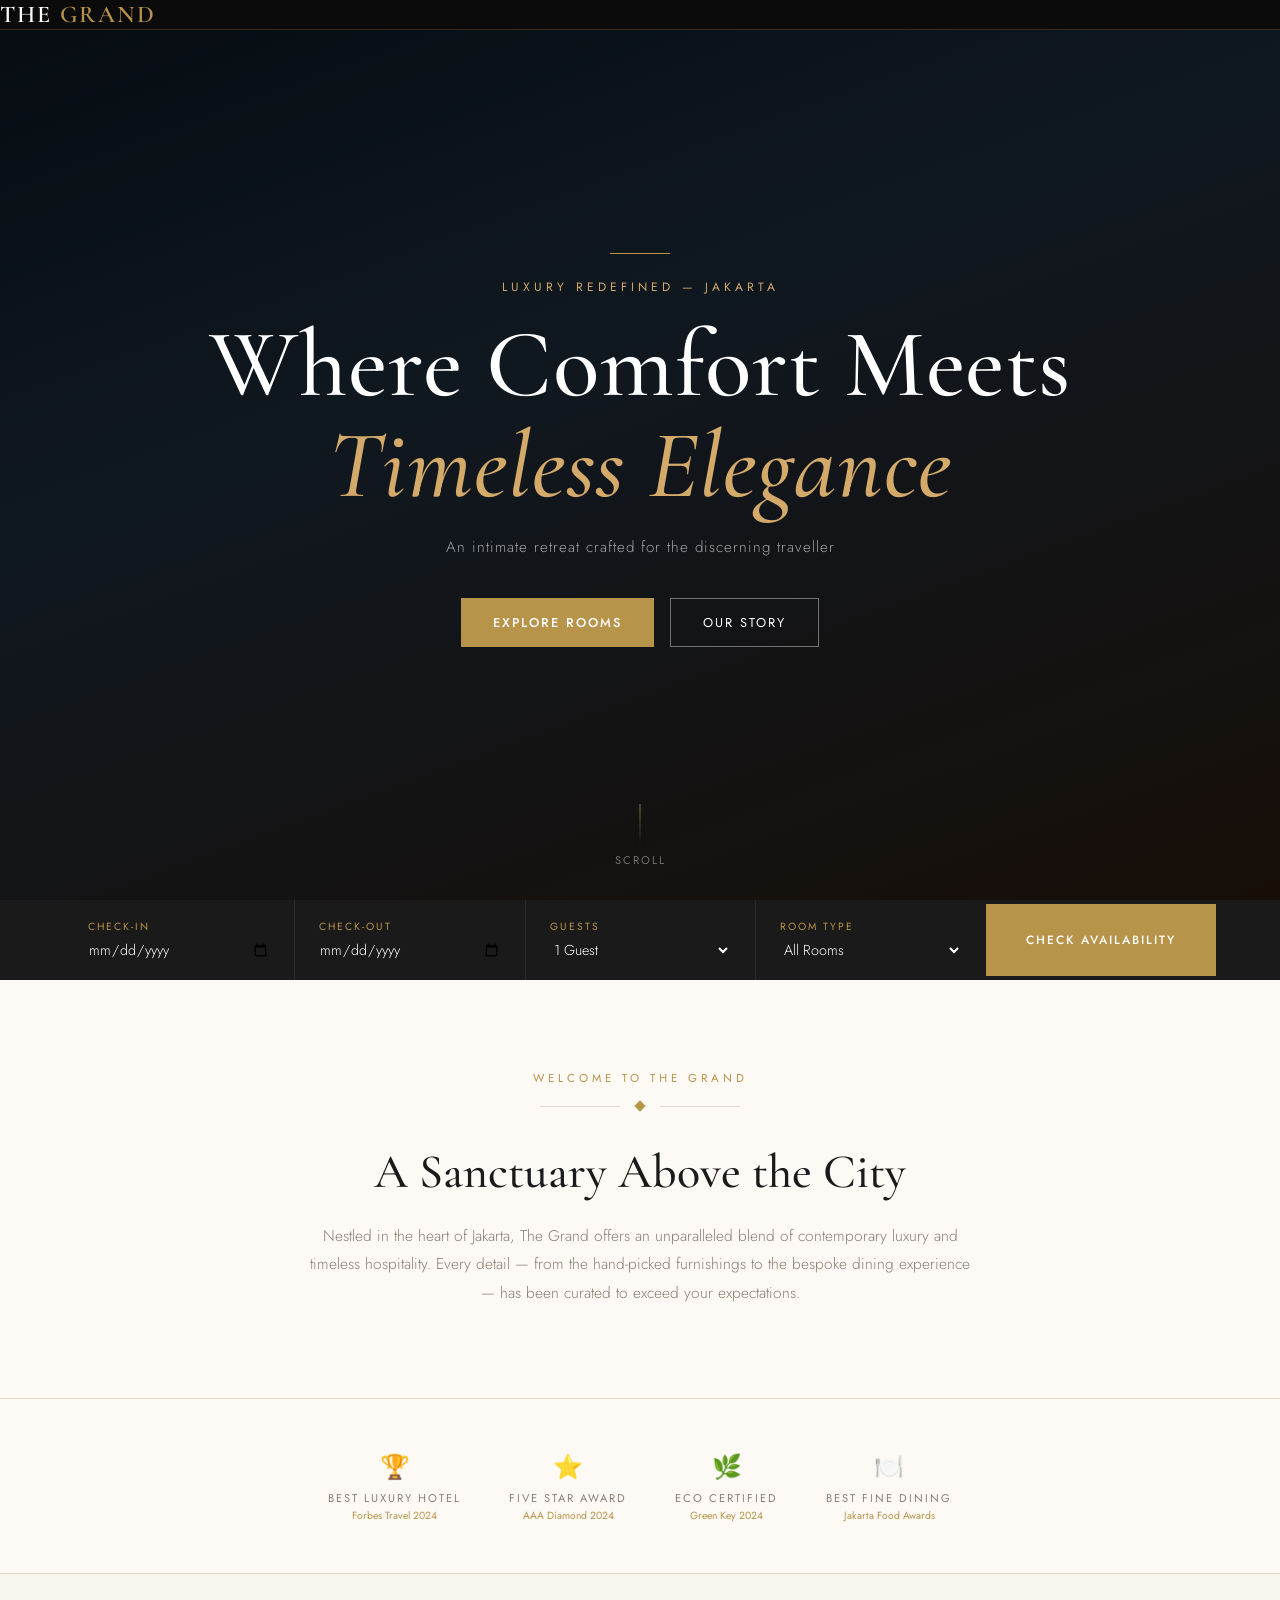
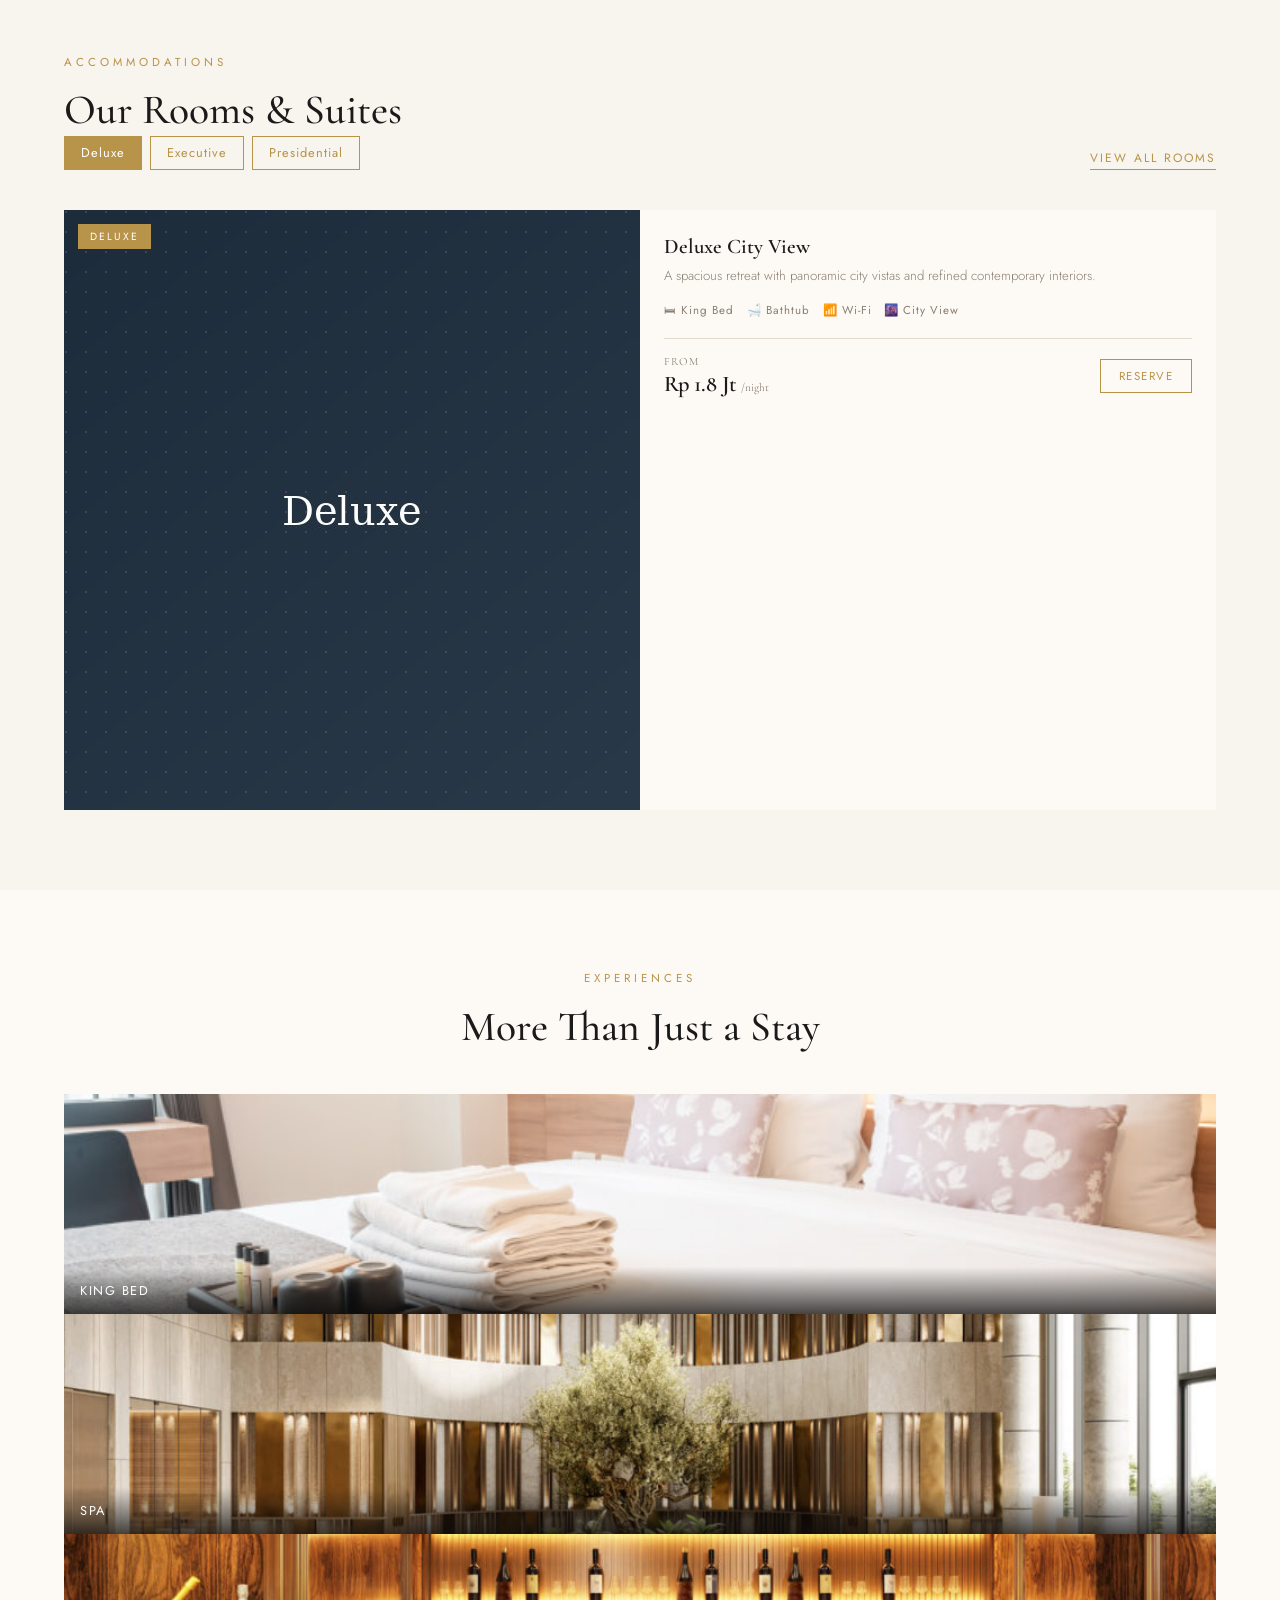
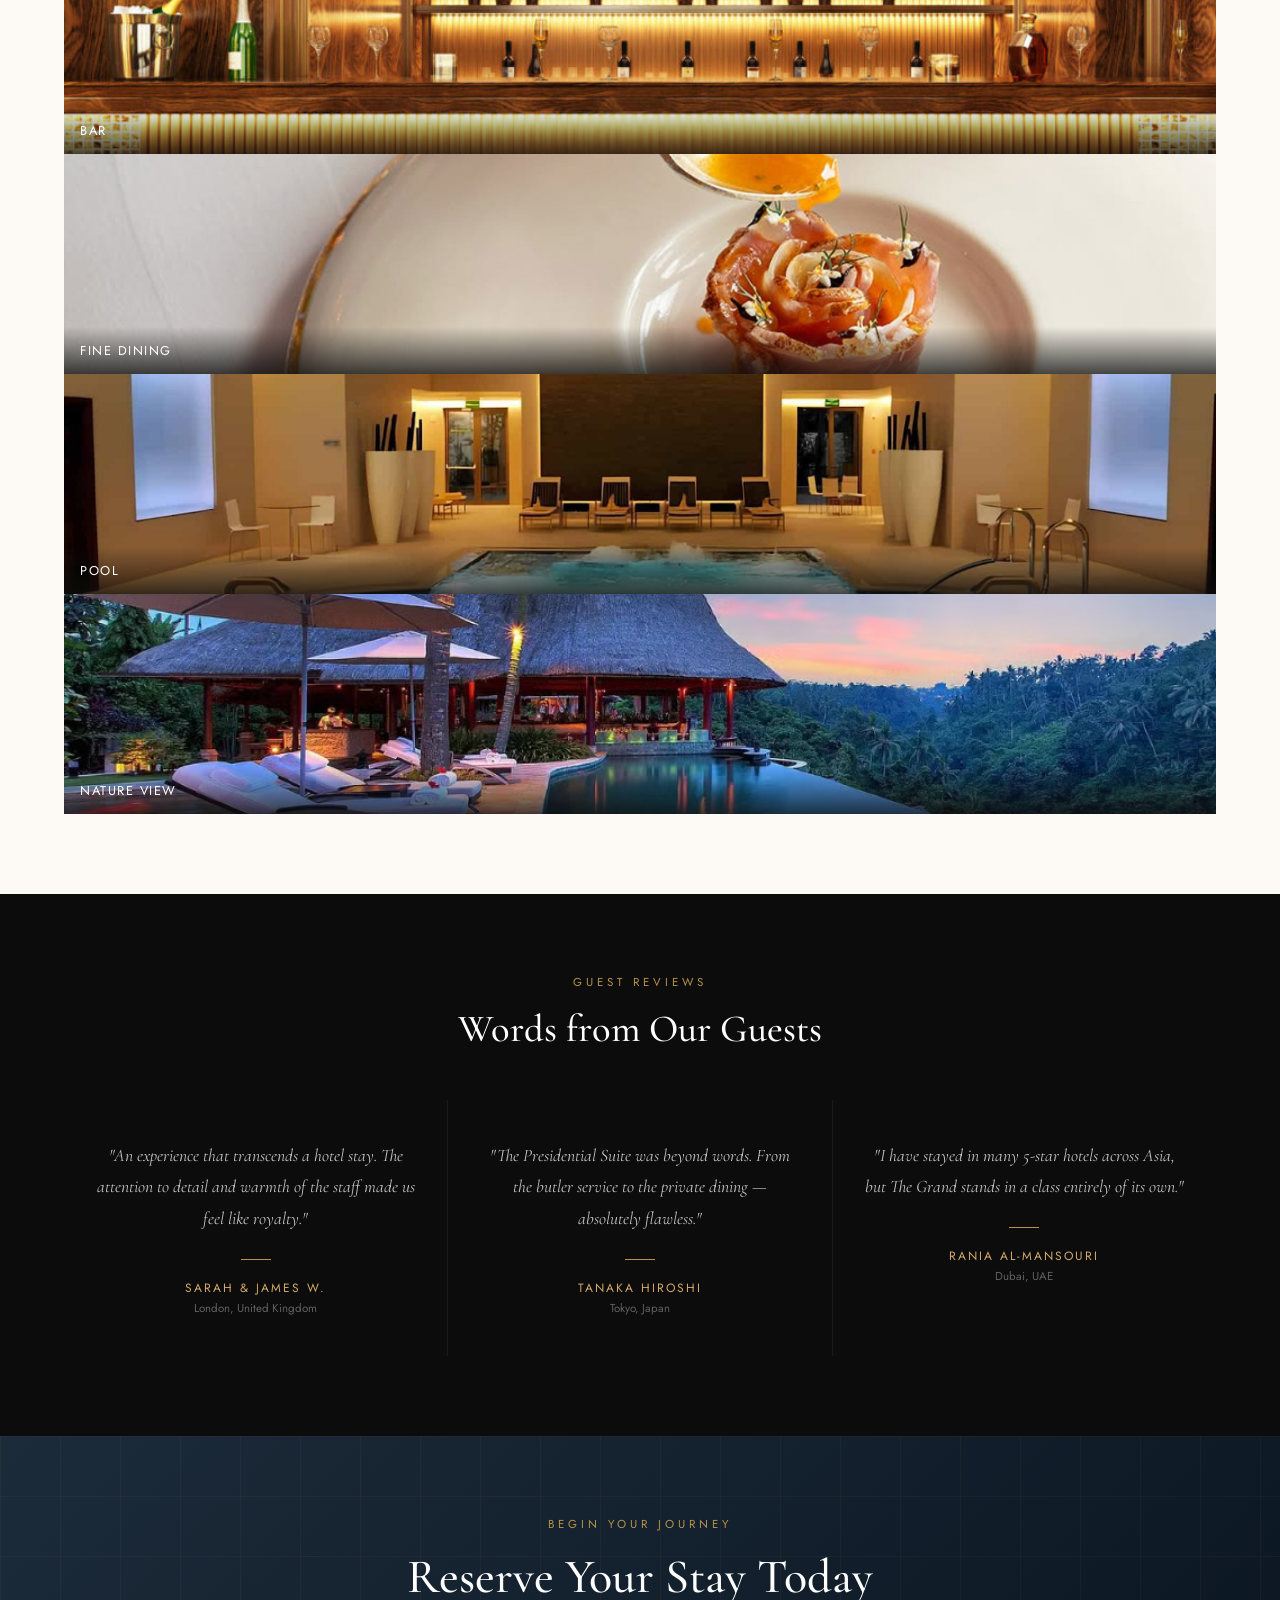
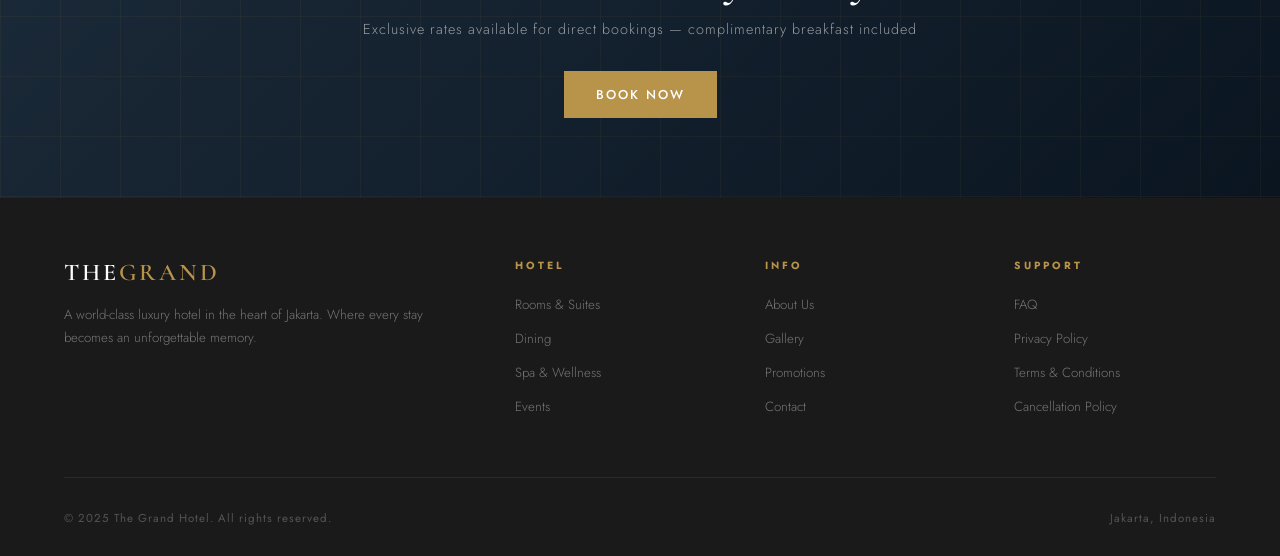
==== commit 8622338a: "v1 - Change span,alt to match the content image" ====
--- a/index.html
+++ b/index.html
@@ -210,28 +210,28 @@
         </div>
         <div class="experience-strip">
           <div class="experience-item">
-            <img src="assets/exp-1.jpg" alt="Restaurant" />
-            <span class="experience-label">Restaurant</span>
+            <img src="assets/exp-1.jpg" alt="King Bed" />
+            <span class="experience-label">King Bed</span>
           </div>
           <div class="experience-item">
             <img src="assets/exp-2.jpg" alt="Spa" />
             <span class="experience-label">Spa</span>
           </div>
           <div class="experience-item">
-            <img src="assets/exp-3.jpg" alt="Pool" />
+            <img src="assets/exp-3.jpg" alt="Bar" />
+            <span class="experience-label">Bar</span>
+          </div>
+          <div class="experience-item">
+            <img src="assets/exp-4.png" alt="Fine Dining" />
+            <span class="experience-label">Fine Dining</span>
+          </div>
+          <div class="experience-item">
+            <img src="assets/exp-5.png" alt="Pool" />
             <span class="experience-label">Pool</span>
           </div>
           <div class="experience-item">
-            <img src="assets/exp-4.png" alt="Lobby" />
-            <span class="experience-label">Lobby</span>
-          </div>
-          <div class="experience-item">
-            <img src="assets/exp-5.png" alt="Fitness Center" />
-            <span class="experience-label">Fitness Center</span>
-          </div>
-          <div class="experience-item">
-            <img src="assets/exp-6.png" alt="Rooftop Bar" />
-            <span class="experience-label">Rooftop Bar</span>
+            <img src="assets/exp-6.png" alt="Nature View" />
+            <span class="experience-label">Nature View</span>
           </div>
         </div>
       </section>
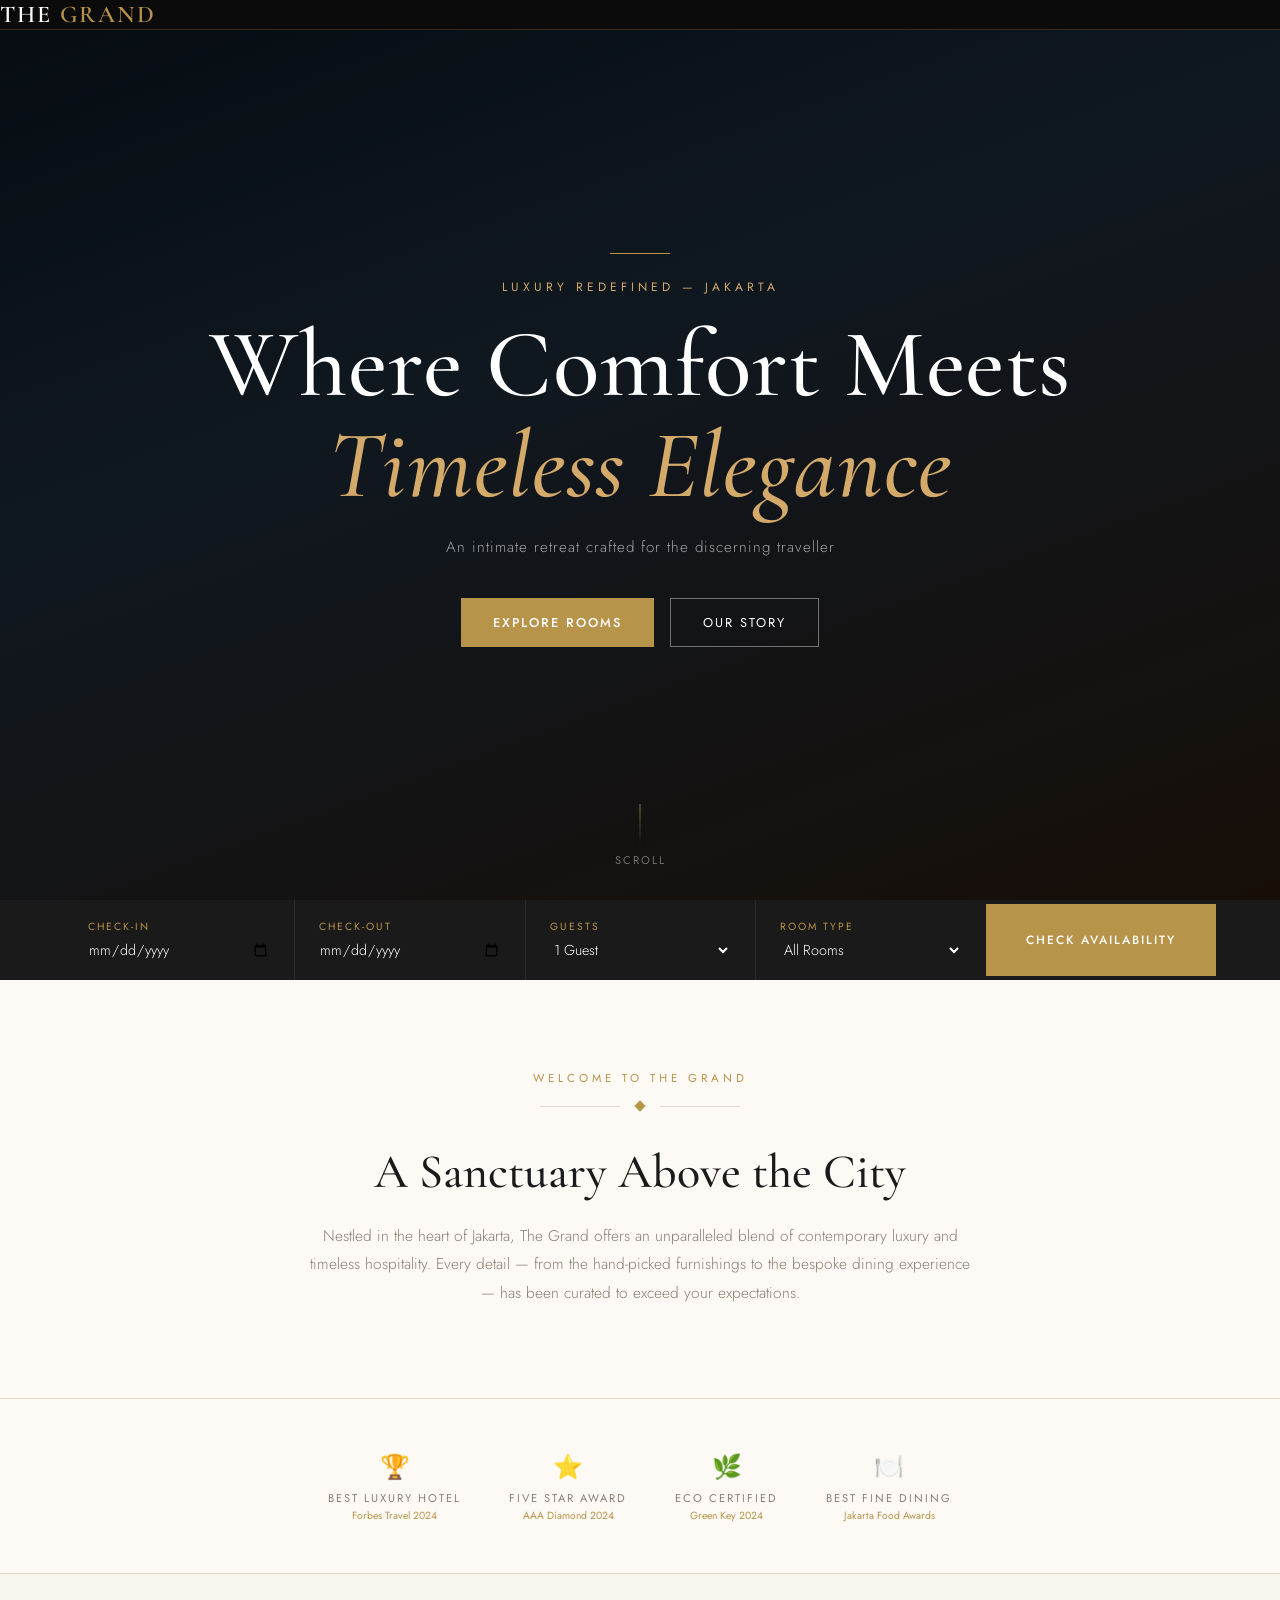
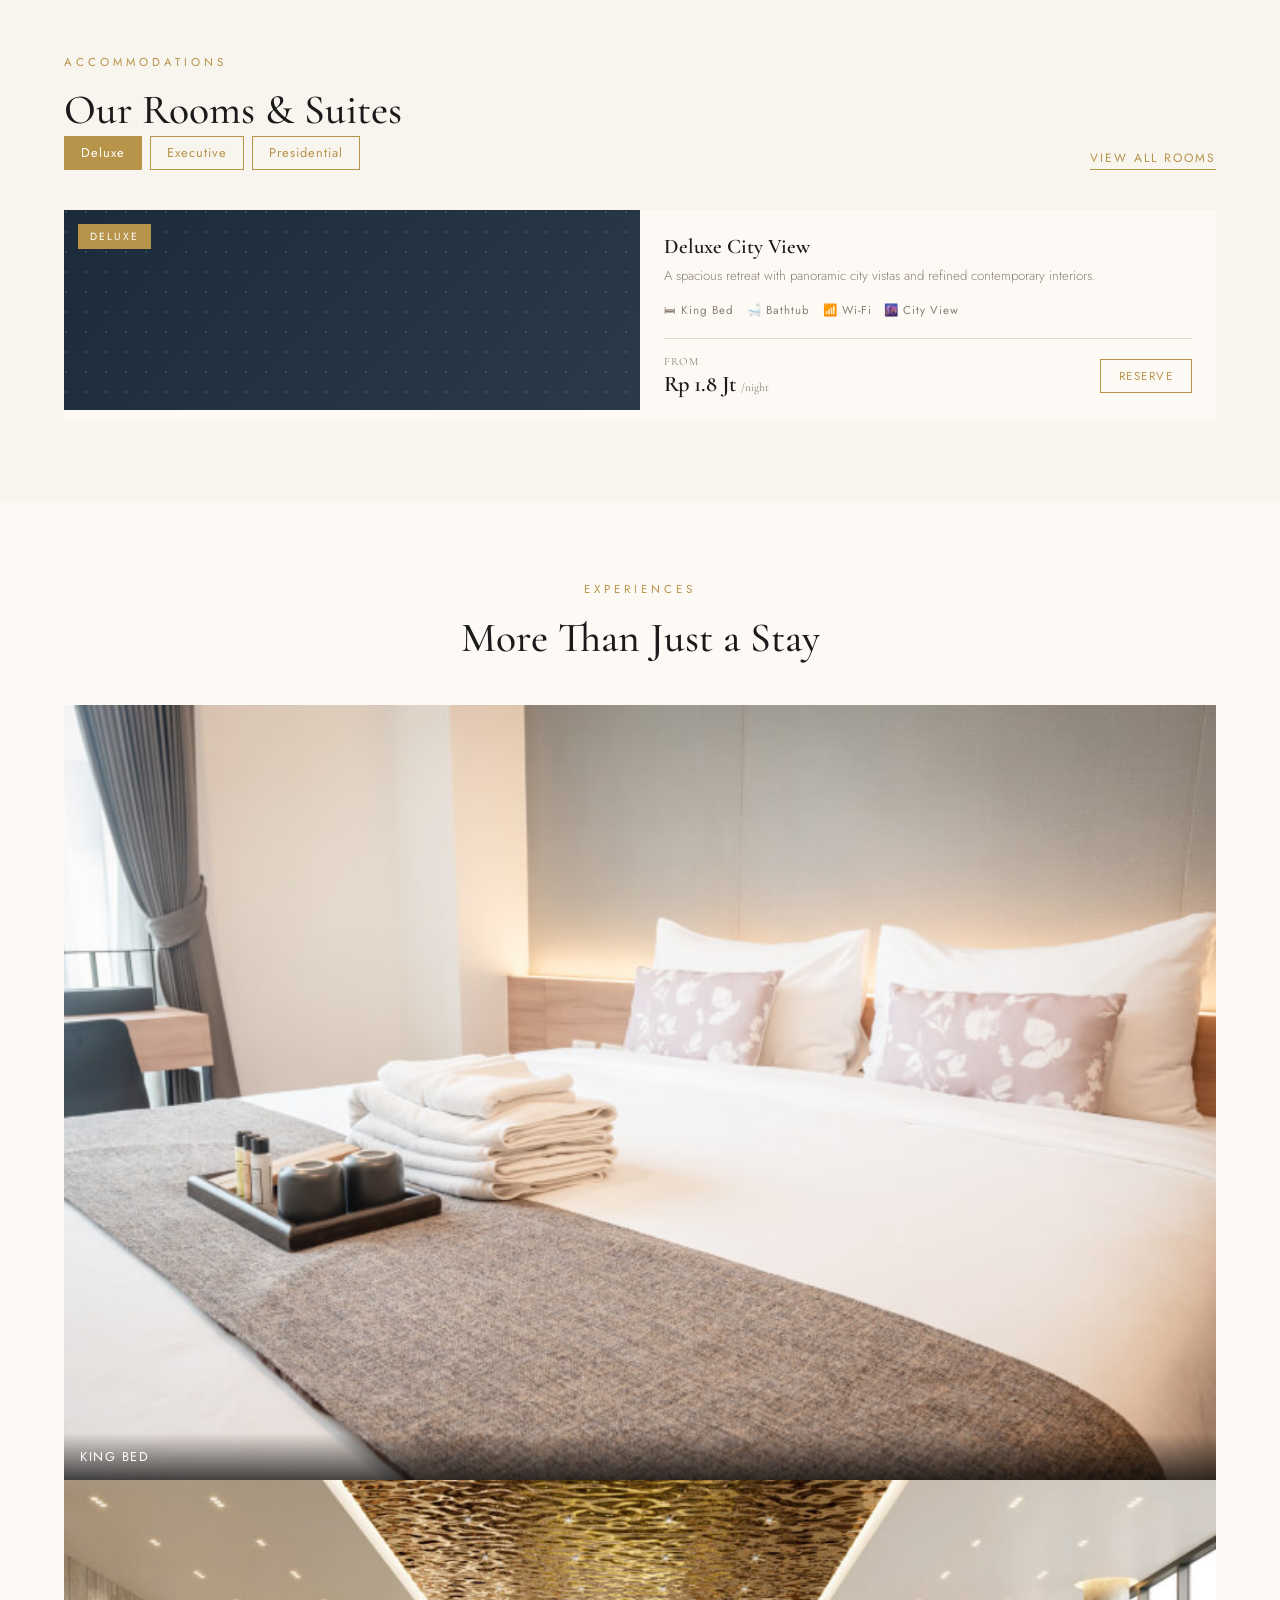
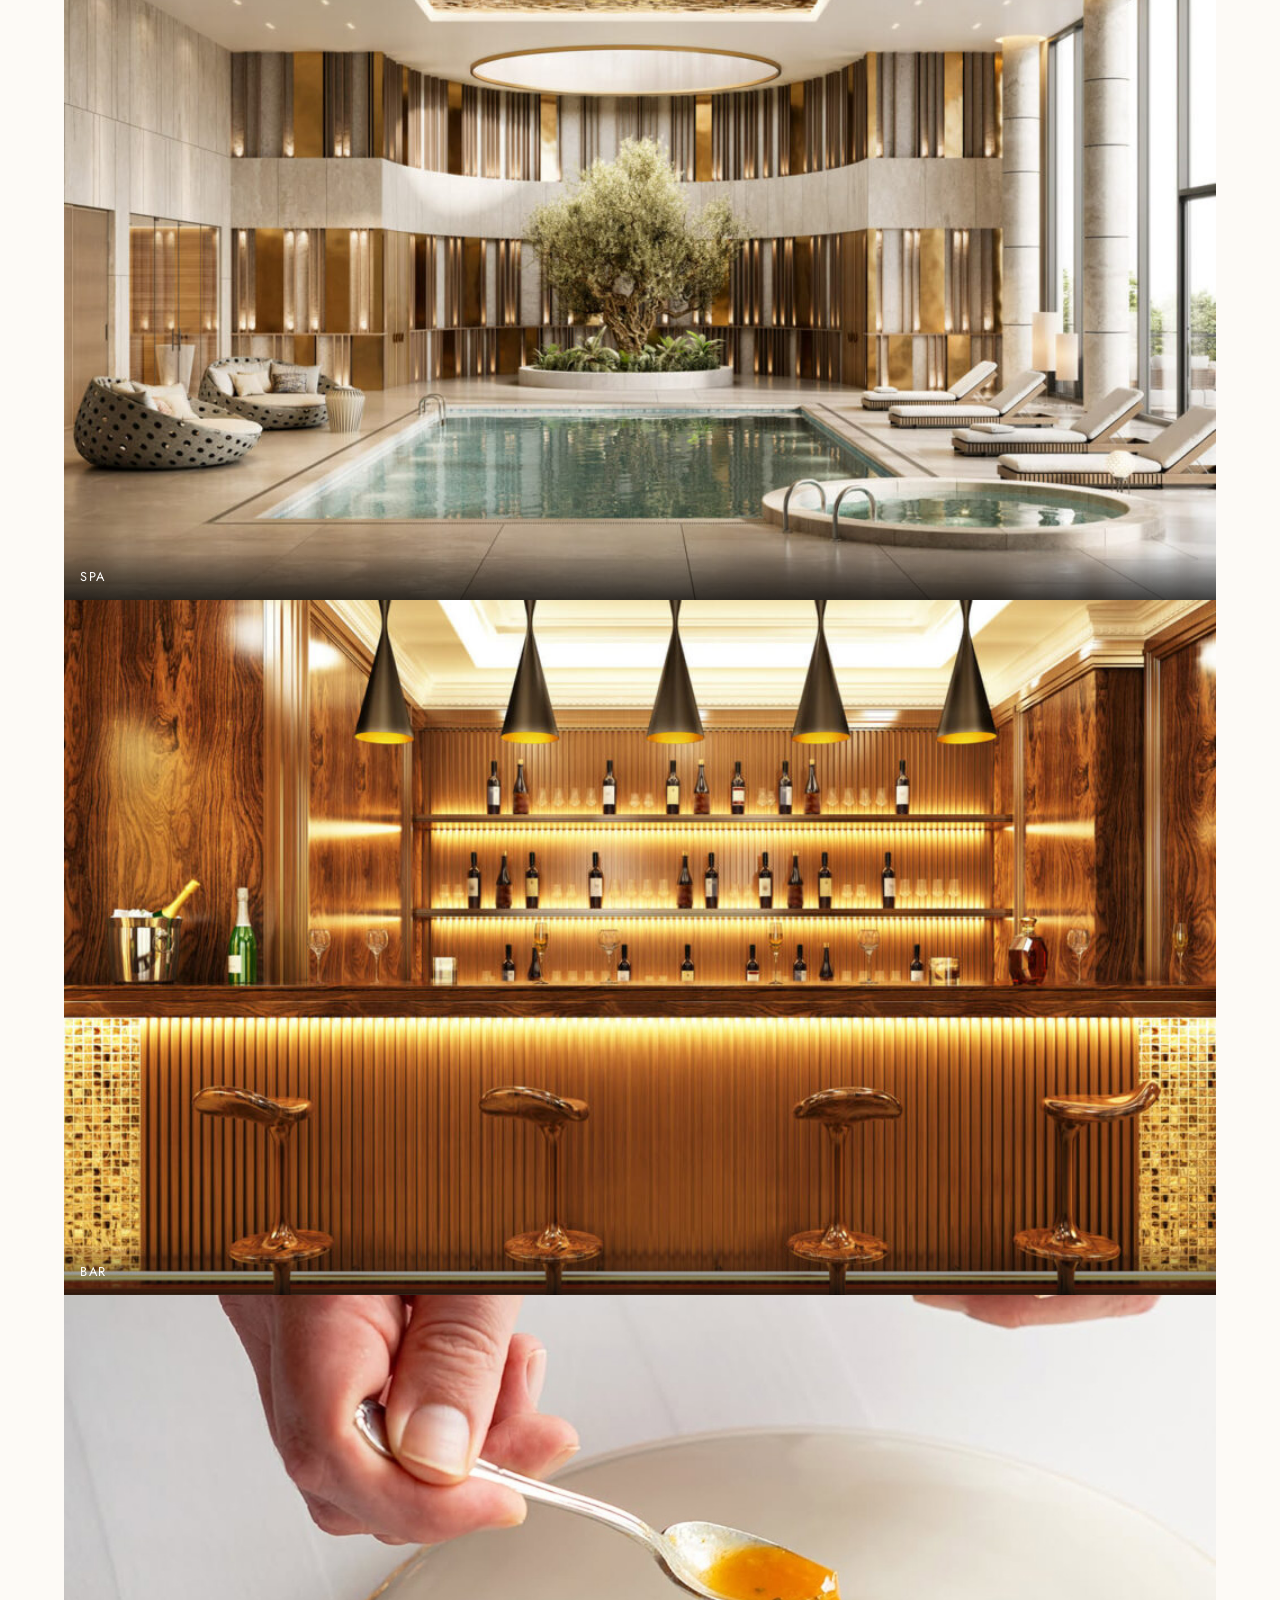
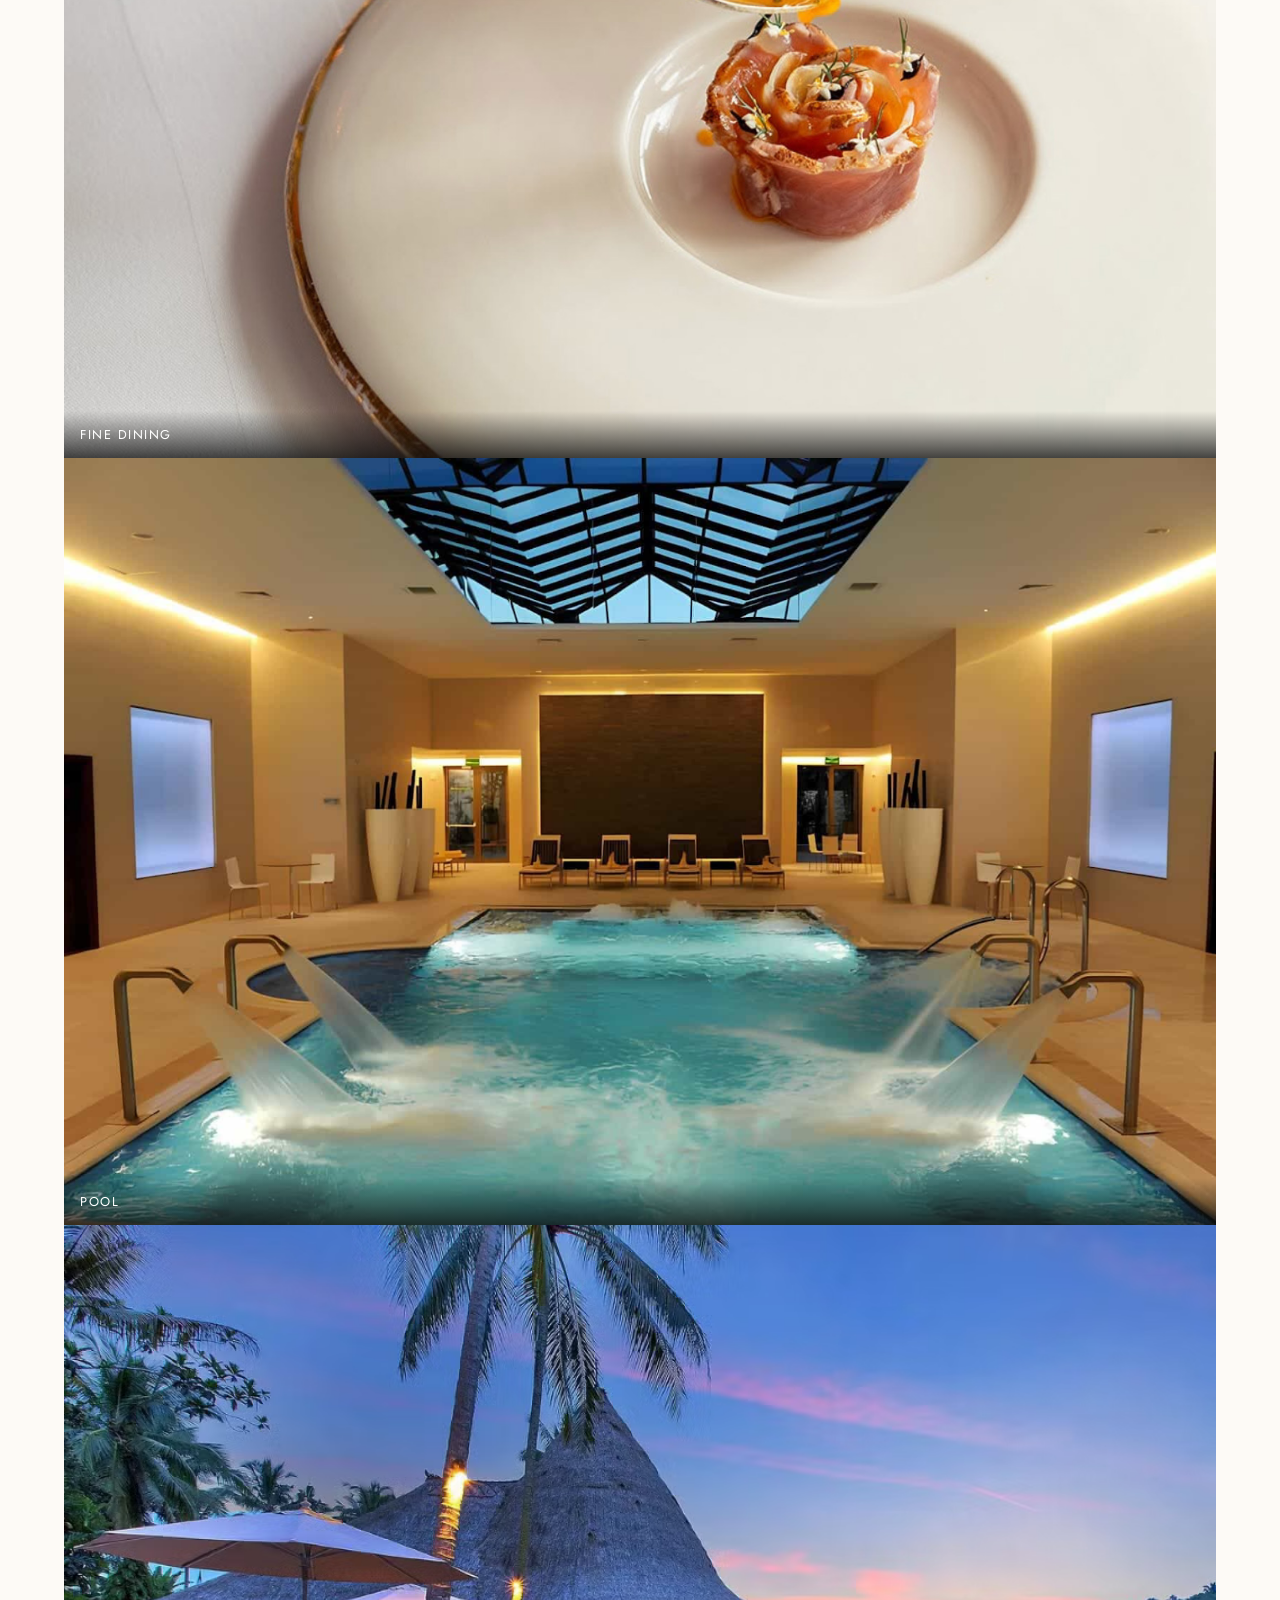
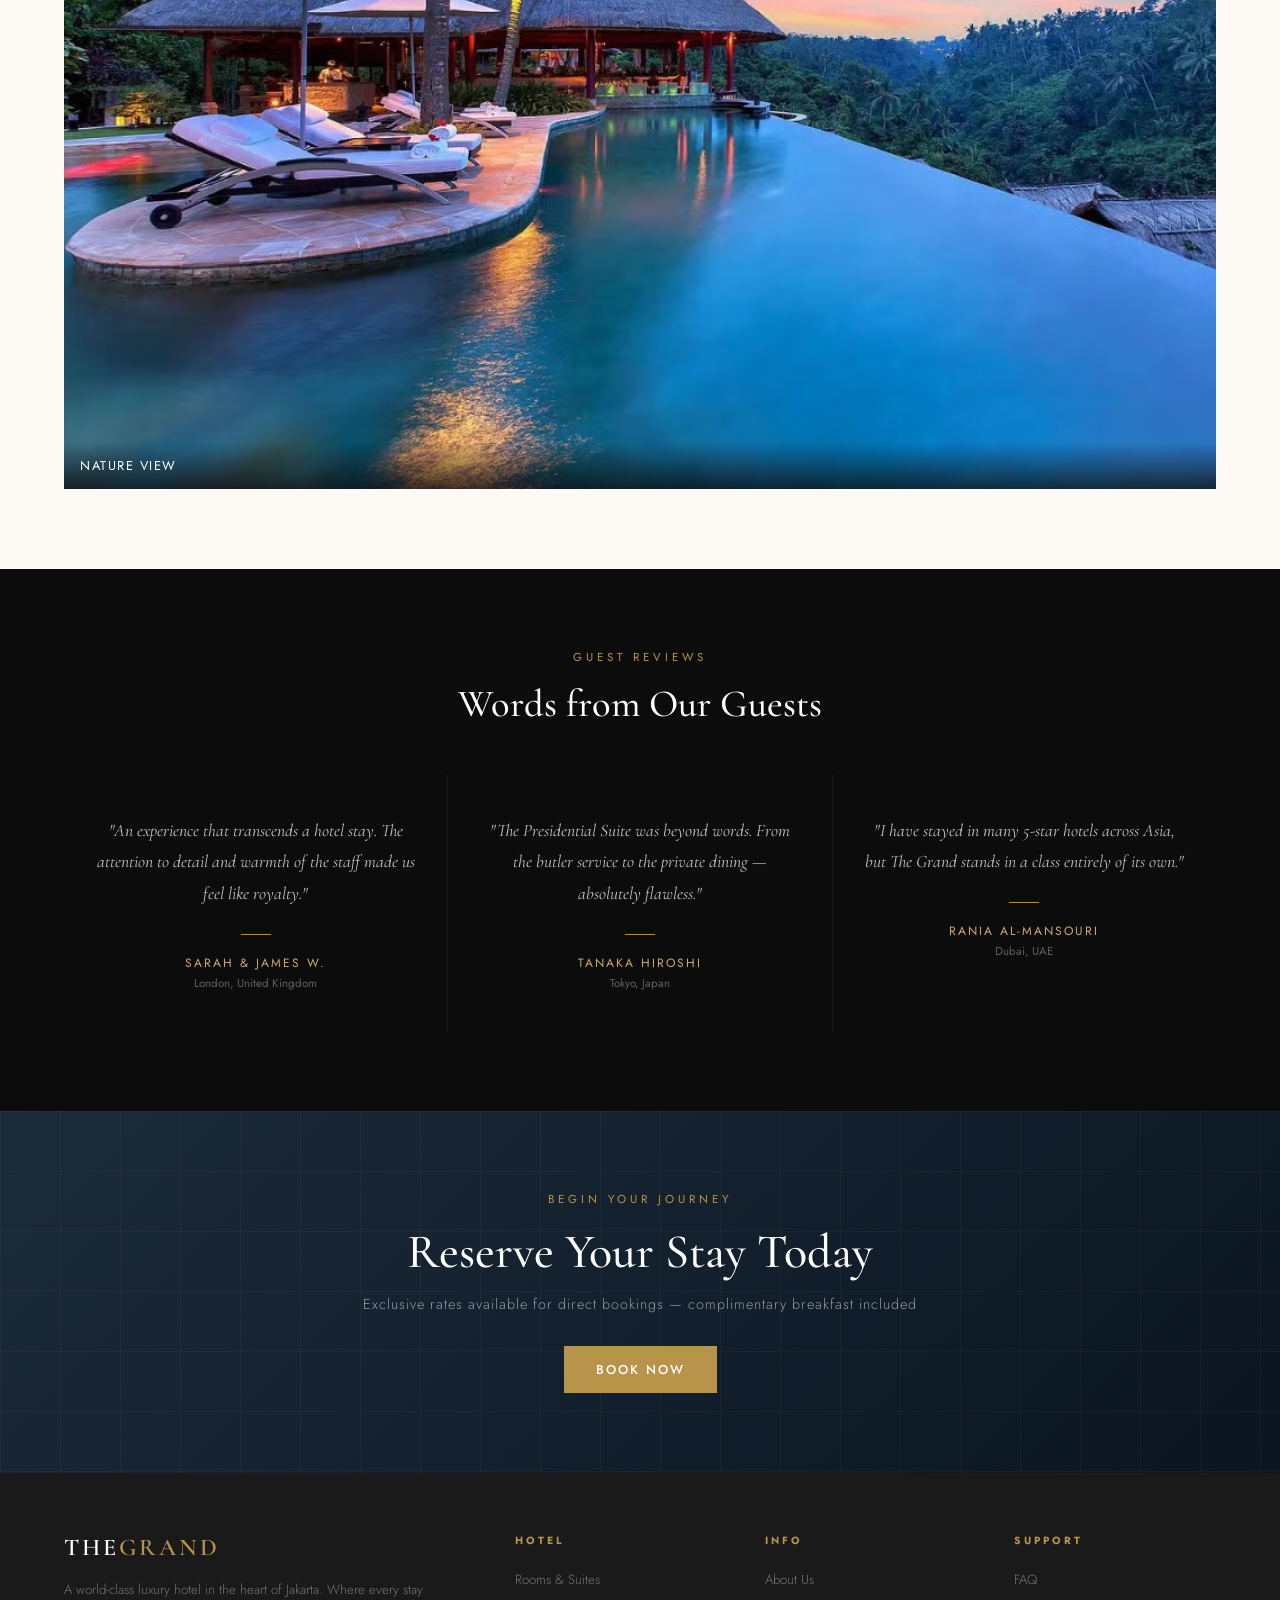
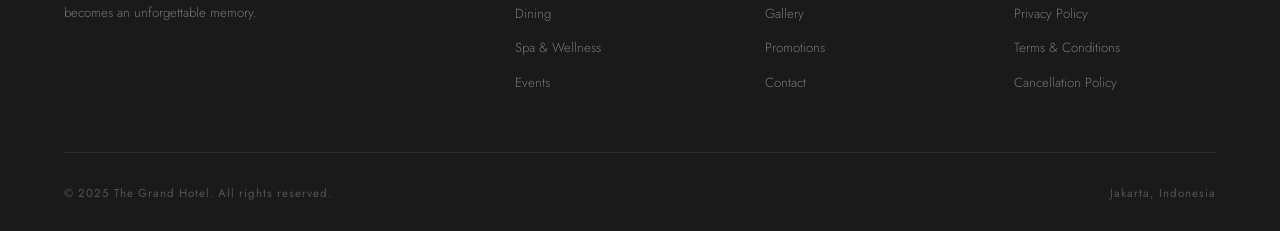
==== commit 28a6674b: "v1 - remove src attribut at room-card--featured class img tag" ====
--- a/index.html
+++ b/index.html
@@ -1,342 +1,316 @@
 <!doctype html>
 <html lang="id">
-  <head>
-    <meta charset="UTF-8" />
-    <meta name="viewport" content="width=device-width,initial-scale=1.0" />
-    <link
-      href="https://fonts.googleapis.com/css2?family=Cormorant+Garamond:ital,wght@0,400;0,500;0,600;1,400;1,600&family=Jost:wght@300;400;500&display=swap"
-      rel="stylesheet"
-    />
-    <link rel="stylesheet" href="style.css" />
-    <link rel="icon" href="assets/Logo.png" type="image/svg" />
-  </head>
-
-  <body>
-    <nav class="mainNav">
-      <div class="nav-inner">
-        <a href="index.html" target="_self" class="logo"
-          >The <span>Grand</span></a
-        >
-      </div>
-    </nav>
-
-    <!-- ===== HOME ===== -->
-    <div class="page active" id="page-home">
-      <section class="hero">
-        <div class="hero-bg"></div>
-        <div class="hero-overlay"></div>
-        <div class="hero-content">
-          <div class="hero-line"></div>
-          <div class="hero-eyebrow" id="h-eyebrow">
-            Luxury Redefined — Jakarta
-          </div>
-          <h1 id="h-title">Where Comfort Meets <em>Timeless Elegance</em></h1>
-          <p class="hero-sub" id="h-sub">
-            An intimate retreat crafted for the discerning traveller
-          </p>
-          <div class="hero-actions">
-            <button
-              class="btn-gold"
-              onclick="location.href = 'rooms.html'"
-              id="h-btn1"
-            >
-              Explore Rooms
+
+<head>
+  <meta charset="UTF-8" />
+  <meta name="viewport" content="width=device-width,initial-scale=1.0" />
+  <link
+    href="https://fonts.googleapis.com/css2?family=Cormorant+Garamond:ital,wght@0,400;0,500;0,600;1,400;1,600&family=Jost:wght@300;400;500&display=swap"
+    rel="stylesheet" />
+  <link rel="stylesheet" href="style.css" />
+  <link rel="icon" href="assets/Logo.png" type="image/svg" />
+</head>
+
+<body>
+  <nav class="mainNav">
+    <div class="nav-inner">
+      <a href="index.html" target="_self" class="logo">The <span>Grand</span></a>
+    </div>
+  </nav>
+
+  <!-- ===== HOME ===== -->
+  <div class="page active" id="page-home">
+    <section class="hero">
+      <div class="hero-bg"></div>
+      <div class="hero-overlay"></div>
+      <div class="hero-content">
+        <div class="hero-line"></div>
+        <div class="hero-eyebrow" id="h-eyebrow">
+          Luxury Redefined — Jakarta
+        </div>
+        <h1 id="h-title">Where Comfort Meets <em>Timeless Elegance</em></h1>
+        <p class="hero-sub" id="h-sub">
+          An intimate retreat crafted for the discerning traveller
+        </p>
+        <div class="hero-actions">
+          <button class="btn-gold" onclick="location.href = 'rooms.html'" id="h-btn1">
+            Explore Rooms
+          </button>
+          <button class="btn-ghost" onclick="location.href = 'about.html'" id="h-btn2">
+            Our Story
+          </button>
+        </div>
+      </div>
+      <div class="scroll-hint">
+        <div class="scroll-line"></div>
+        <span id="h-scroll">Scroll</span>
+      </div>
+    </section>
+
+    <div class="booking-bar">
+      <div class="booking-inner">
+        <div class="book-field">
+          <div class="book-label" id="b-check-in">Check-in</div>
+          <input class="book-input" type="date" placeholder="dd / mm / yyyy" />
+        </div>
+        <div class="book-field">
+          <div class="book-label" id="b-check-out">Check-out</div>
+          <input class="book-input" type="date" placeholder="dd / mm / yyyy" />
+        </div>
+        <div class="book-field">
+          <div class="book-label" id="b-guests">Guests</div>
+          <select class="book-input">
+            <option>1 Guest</option>
+            <option>2 Guests</option>
+            <option>3 Guests</option>
+            <option>4 Guests</option>
+          </select>
+        </div>
+        <div class="book-field">
+          <div class="book-label" id="b-room">Room Type</div>
+          <select class="book-input">
+            <option id="b-all">All Rooms</option>
+            <option>Deluxe</option>
+            <option>Suite</option>
+            <option>Presidential</option>
+          </select>
+        </div>
+        <button class="book-btn" id="b-btn">Check Availability</button>
+      </div>
+    </div>
+
+    <div class="intro">
+      <div class="section-eyebrow" id="intro-tag">Welcome to The Grand</div>
+      <div class="divider">
+        <div class="divider-line"></div>
+        <div class="divider-icon"></div>
+        <div class="divider-line"></div>
+      </div>
+      <h2 id="intro-title">A Sanctuary Above the City</h2>
+      <p id="intro-text">
+        Nestled in the heart of Jakarta, The Grand offers an unparalleled
+        blend of contemporary luxury and timeless hospitality. Every detail —
+        from the hand-picked furnishings to the bespoke dining experience —
+        has been curated to exceed your expectations.
+      </p>
+    </div>
+
+    <div class="awards">
+      <div class="award-item">
+        <div class="award-icon">🏆</div>
+        <div class="award-name">Best Luxury Hotel</div>
+        <div class="award-year">Forbes Travel 2024</div>
+      </div>
+      <div class="award-item">
+        <div class="award-icon">⭐</div>
+        <div class="award-name">Five Star Award</div>
+        <div class="award-year">AAA Diamond 2024</div>
+      </div>
+      <div class="award-item">
+        <div class="award-icon">🌿</div>
+        <div class="award-name">Eco Certified</div>
+        <div class="award-year">Green Key 2024</div>
+      </div>
+      <div class="award-item">
+        <div class="award-icon">🍽️</div>
+        <div class="award-name">Best Fine Dining</div>
+        <div class="award-year">Jakarta Food Awards</div>
+      </div>
+    </div>
+
+    <section class="rooms-section">
+      <div class="section-header">
+        <div>
+          <div class="section-eyebrow" id="r-tag">Accommodations</div>
+          <h2 id="r-title">Our Rooms & Suites</h2>
+          <div class="room-filter-btns">
+            <button class="filter-btn active" data-room="deluxe">
+              Deluxe
             </button>
-            <button
-              class="btn-ghost"
-              onclick="location.href = 'about.html'"
-              id="h-btn2"
-            >
-              Our Story
+            <button class="filter-btn" data-room="executive">
+              Executive
+            </button>
+            <button class="filter-btn" data-room="presidential">
+              Presidential
             </button>
           </div>
         </div>
-        <div class="scroll-hint">
-          <div class="scroll-line"></div>
-          <span id="h-scroll">Scroll</span>
-        </div>
-      </section>
-
-      <div class="booking-bar">
-        <div class="booking-inner">
-          <div class="book-field">
-            <div class="book-label" id="b-check-in">Check-in</div>
-            <input
-              class="book-input"
-              type="date"
-              placeholder="dd / mm / yyyy"
-            />
+
+        <a class="see-all" href="rooms.html" id="r-see-all">
+          View All Rooms
+        </a>
+      </div>
+
+      <div class="room-card room-card--featured">
+        <div class="room-img">
+          <div class="room-img-inner" id="room-bg">
+            <img />
+            <div class="room-pattern"></div>
+            <div class="room-badge" id="room-badge">Deluxe</div>
           </div>
-          <div class="book-field">
-            <div class="book-label" id="b-check-out">Check-out</div>
-            <input
-              class="book-input"
-              type="date"
-              placeholder="dd / mm / yyyy"
-            />
+        </div>
+
+        <div class="room-body">
+          <h3 id="room-name">Deluxe City View</h3>
+          <p id="room-desc">
+            A spacious retreat with panoramic city vistas and refined
+            contemporary interiors.
+          </p>
+          <div class="room-amenities" id="room-amenities">
+            <span class="amenity">🛏 King Bed</span>
+            <span class="amenity">🛁 Bathtub</span>
+            <span class="amenity">📶 Wi-Fi</span>
+            <span class="amenity">🌆 City View</span>
           </div>
-          <div class="book-field">
-            <div class="book-label" id="b-guests">Guests</div>
-            <select class="book-input">
-              <option>1 Guest</option>
-              <option>2 Guests</option>
-              <option>3 Guests</option>
-              <option>4 Guests</option>
-            </select>
+          <div class="room-footer">
+            <div class="room-price">
+              <span class="from">From</span>
+              <span class="amount" id="room-price">Rp 1.8 Jt</span>
+              <span class="night"> /night</span>
+            </div>
+            <button class="room-reserve" onclick="location.href = 'contact.html'">
+              Reserve
+            </button>
           </div>
-          <div class="book-field">
-            <div class="book-label" id="b-room">Room Type</div>
-            <select class="book-input">
-              <option id="b-all">All Rooms</option>
-              <option>Deluxe</option>
-              <option>Suite</option>
-              <option>Presidential</option>
-            </select>
-          </div>
-          <button class="book-btn" id="b-btn">Check Availability</button>
-        </div>
-      </div>
-
-      <div class="intro">
-        <div class="section-eyebrow" id="intro-tag">Welcome to The Grand</div>
-        <div class="divider">
-          <div class="divider-line"></div>
-          <div class="divider-icon"></div>
-          <div class="divider-line"></div>
-        </div>
-        <h2 id="intro-title">A Sanctuary Above the City</h2>
-        <p id="intro-text">
-          Nestled in the heart of Jakarta, The Grand offers an unparalleled
-          blend of contemporary luxury and timeless hospitality. Every detail —
-          from the hand-picked furnishings to the bespoke dining experience —
-          has been curated to exceed your expectations.
+        </div>
+      </div>
+    </section>
+
+    <!-- =============== Experience Section ================== -->
+    <section class="experience">
+      <div class="exp-header">
+        <div class="section-eyebrow">Experiences</div>
+        <h2>More Than Just a Stay</h2>
+      </div>
+      <div class="experience-strip">
+        <div class="experience-item">
+          <img src="assets/exp-1.jpg" alt="King Bed" />
+          <span class="experience-label">King Bed</span>
+        </div>
+        <div class="experience-item">
+          <img src="assets/exp-2.jpg" alt="Spa" />
+          <span class="experience-label">Spa</span>
+        </div>
+        <div class="experience-item">
+          <img src="assets/exp-3.jpg" alt="Bar" />
+          <span class="experience-label">Bar</span>
+        </div>
+        <div class="experience-item">
+          <img src="assets/exp-4.png" alt="Fine Dining" />
+          <span class="experience-label">Fine Dining</span>
+        </div>
+        <div class="experience-item">
+          <img src="assets/exp-5.png" alt="Pool" />
+          <span class="experience-label">Pool</span>
+        </div>
+        <div class="experience-item">
+          <img src="assets/exp-6.png" alt="Nature View" />
+          <span class="experience-label">Nature View</span>
+        </div>
+      </div>
+    </section>
+
+    <section class="testi-section">
+      <div class="section-eyebrow">Guest Reviews</div>
+      <h2 id="testi-title">Words from Our Guests</h2>
+      <div class="testi-slider">
+        <div class="testi-card">
+          <p class="testi-quote">
+            "An experience that transcends a hotel stay. The attention to
+            detail and warmth of the staff made us feel like royalty."
+          </p>
+          <div class="testi-sep"></div>
+          <div class="testi-name">Sarah & James W.</div>
+          <div class="testi-origin">London, United Kingdom</div>
+        </div>
+        <div class="testi-card">
+          <p class="testi-quote">
+            "The Presidential Suite was beyond words. From the butler service
+            to the private dining — absolutely flawless."
+          </p>
+          <div class="testi-sep"></div>
+          <div class="testi-name">Tanaka Hiroshi</div>
+          <div class="testi-origin">Tokyo, Japan</div>
+        </div>
+        <div class="testi-card">
+          <p class="testi-quote">
+            "I have stayed in many 5-star hotels across Asia, but The Grand
+            stands in a class entirely of its own."
+          </p>
+          <div class="testi-sep"></div>
+          <div class="testi-name">Rania Al-Mansouri</div>
+          <div class="testi-origin">Dubai, UAE</div>
+        </div>
+      </div>
+    </section>
+
+    <div class="cta-dark">
+      <div class="hero-grid-pattern"></div>
+      <div class="cta-dark-content">
+        <div class="section-eyebrow" style="color: var(--gold)">
+          Begin Your Journey
+        </div>
+        <h2 id="cta-title">Reserve Your Stay Today</h2>
+        <p id="cta-sub">
+          Exclusive rates available for direct bookings — complimentary
+          breakfast included
         </p>
-      </div>
-
-      <div class="awards">
-        <div class="award-item">
-          <div class="award-icon">🏆</div>
-          <div class="award-name">Best Luxury Hotel</div>
-          <div class="award-year">Forbes Travel 2024</div>
-        </div>
-        <div class="award-item">
-          <div class="award-icon">⭐</div>
-          <div class="award-name">Five Star Award</div>
-          <div class="award-year">AAA Diamond 2024</div>
-        </div>
-        <div class="award-item">
-          <div class="award-icon">🌿</div>
-          <div class="award-name">Eco Certified</div>
-          <div class="award-year">Green Key 2024</div>
-        </div>
-        <div class="award-item">
-          <div class="award-icon">🍽️</div>
-          <div class="award-name">Best Fine Dining</div>
-          <div class="award-year">Jakarta Food Awards</div>
-        </div>
-      </div>
-
-      <section class="rooms-section">
-        <div class="section-header">
-          <div>
-            <div class="section-eyebrow" id="r-tag">Accommodations</div>
-            <h2 id="r-title">Our Rooms & Suites</h2>
-            <div class="room-filter-btns">
-              <button class="filter-btn active" data-room="deluxe">
-                Deluxe
-              </button>
-              <button class="filter-btn" data-room="executive">
-                Executive
-              </button>
-              <button class="filter-btn" data-room="presidential">
-                Presidential
-              </button>
-            </div>
-          </div>
-
-          <a class="see-all" href="rooms.html" id="r-see-all">
-            View All Rooms
-          </a>
-        </div>
-
-        <div class="room-card room-card--featured">
-          <div class="room-img">
-            <div class="room-img-inner" id="room-bg">
-              <img
-                src="assets/Deluxe.jpeg"
-                id="room-photo"
-                height="100%"
-                alt=""
-              />
-              <div class="room-pattern"></div>
-              <div class="room-badge" id="room-badge">Deluxe</div>
-            </div>
-          </div>
-
-          <div class="room-body">
-            <h3 id="room-name">Deluxe City View</h3>
-            <p id="room-desc">
-              A spacious retreat with panoramic city vistas and refined
-              contemporary interiors.
-            </p>
-            <div class="room-amenities" id="room-amenities">
-              <span class="amenity">🛏 King Bed</span>
-              <span class="amenity">🛁 Bathtub</span>
-              <span class="amenity">📶 Wi-Fi</span>
-              <span class="amenity">🌆 City View</span>
-            </div>
-            <div class="room-footer">
-              <div class="room-price">
-                <span class="from">From</span>
-                <span class="amount" id="room-price">Rp 1.8 Jt</span>
-                <span class="night"> /night</span>
-              </div>
-              <button
-                class="room-reserve"
-                onclick="location.href = 'contact.html'"
-              >
-                Reserve
-              </button>
-            </div>
-          </div>
-        </div>
-      </section>
-
-      <!-- =============== Experience Section ================== -->
-      <section class="experience">
-        <div class="exp-header">
-          <div class="section-eyebrow">Experiences</div>
-          <h2>More Than Just a Stay</h2>
-        </div>
-        <div class="experience-strip">
-          <div class="experience-item">
-            <img src="assets/exp-1.jpg" alt="King Bed" />
-            <span class="experience-label">King Bed</span>
-          </div>
-          <div class="experience-item">
-            <img src="assets/exp-2.jpg" alt="Spa" />
-            <span class="experience-label">Spa</span>
-          </div>
-          <div class="experience-item">
-            <img src="assets/exp-3.jpg" alt="Bar" />
-            <span class="experience-label">Bar</span>
-          </div>
-          <div class="experience-item">
-            <img src="assets/exp-4.png" alt="Fine Dining" />
-            <span class="experience-label">Fine Dining</span>
-          </div>
-          <div class="experience-item">
-            <img src="assets/exp-5.png" alt="Pool" />
-            <span class="experience-label">Pool</span>
-          </div>
-          <div class="experience-item">
-            <img src="assets/exp-6.png" alt="Nature View" />
-            <span class="experience-label">Nature View</span>
-          </div>
-        </div>
-      </section>
-
-      <section class="testi-section">
-        <div class="section-eyebrow">Guest Reviews</div>
-        <h2 id="testi-title">Words from Our Guests</h2>
-        <div class="testi-slider">
-          <div class="testi-card">
-            <p class="testi-quote">
-              "An experience that transcends a hotel stay. The attention to
-              detail and warmth of the staff made us feel like royalty."
-            </p>
-            <div class="testi-sep"></div>
-            <div class="testi-name">Sarah & James W.</div>
-            <div class="testi-origin">London, United Kingdom</div>
-          </div>
-          <div class="testi-card">
-            <p class="testi-quote">
-              "The Presidential Suite was beyond words. From the butler service
-              to the private dining — absolutely flawless."
-            </p>
-            <div class="testi-sep"></div>
-            <div class="testi-name">Tanaka Hiroshi</div>
-            <div class="testi-origin">Tokyo, Japan</div>
-          </div>
-          <div class="testi-card">
-            <p class="testi-quote">
-              "I have stayed in many 5-star hotels across Asia, but The Grand
-              stands in a class entirely of its own."
-            </p>
-            <div class="testi-sep"></div>
-            <div class="testi-name">Rania Al-Mansouri</div>
-            <div class="testi-origin">Dubai, UAE</div>
-          </div>
-        </div>
-      </section>
-
-      <div class="cta-dark">
-        <div class="hero-grid-pattern"></div>
-        <div class="cta-dark-content">
-          <div class="section-eyebrow" style="color: var(--gold)">
-            Begin Your Journey
-          </div>
-          <h2 id="cta-title">Reserve Your Stay Today</h2>
-          <p id="cta-sub">
-            Exclusive rates available for direct bookings — complimentary
-            breakfast included
-          </p>
-          <button class="btn-gold" onclick="location.href = 'contact.html'">
-            Book Now
-          </button>
-        </div>
-      </div>
-
-      <footer>
-        <div class="footer-top">
-          <div>
-            <span class="footer-logo">The<span>Grand</span></span>
-            <p class="footer-brand-text">
-              A world-class luxury hotel in the heart of Jakarta. Where every
-              stay becomes an unforgettable memory.
-            </p>
-          </div>
-          <div class="footer-col">
-            <h4>Hotel</h4>
-            <ul>
-              <li>
-                <a href="#">Rooms & Suites</a>
-              </li>
-              <li><a href="#">Dining</a></li>
-              <li><a href="#">Spa & Wellness</a></li>
-              <li><a href="#">Events</a></li>
-            </ul>
-          </div>
-          <div class="footer-col">
-            <h4>Info</h4>
-            <ul>
-              <li>
-                <a href="/about.html" target="_self">About Us</a>
-              </li>
-              <li><a href="#">Gallery</a></li>
-              <li><a href="#">Promotions</a></li>
-              <li>
-                <a href="/contact.html" target="_self">Contact</a>
-              </li>
-            </ul>
-          </div>
-          <div class="footer-col">
-            <h4>Support</h4>
-            <ul>
-              <li><a href="#">FAQ</a></li>
-              <li><a href="#">Privacy Policy</a></li>
-              <li><a href="#">Terms & Conditions</a></li>
-              <li><a href="#">Cancellation Policy</a></li>
-            </ul>
-          </div>
-        </div>
-        <div class="footer-bottom">
-          <span>© 2025 The Grand Hotel. All rights reserved.</span
-          ><span>Jakarta, Indonesia</span>
-        </div>
-      </footer>
-    </div>
-
-    <script src="script.js"></script>
-  </body>
-</html>
+        <button class="btn-gold" onclick="location.href = 'contact.html'">
+          Book Now
+        </button>
+      </div>
+    </div>
+
+    <footer>
+      <div class="footer-top">
+        <div>
+          <span class="footer-logo">The<span>Grand</span></span>
+          <p class="footer-brand-text">
+            A world-class luxury hotel in the heart of Jakarta. Where every
+            stay becomes an unforgettable memory.
+          </p>
+        </div>
+        <div class="footer-col">
+          <h4>Hotel</h4>
+          <ul>
+            <li>
+              <a href="#">Rooms & Suites</a>
+            </li>
+            <li><a href="#">Dining</a></li>
+            <li><a href="#">Spa & Wellness</a></li>
+            <li><a href="#">Events</a></li>
+          </ul>
+        </div>
+        <div class="footer-col">
+          <h4>Info</h4>
+          <ul>
+            <li>
+              <a href="/about.html" target="_self">About Us</a>
+            </li>
+            <li><a href="#">Gallery</a></li>
+            <li><a href="#">Promotions</a></li>
+            <li>
+              <a href="/contact.html" target="_self">Contact</a>
+            </li>
+          </ul>
+        </div>
+        <div class="footer-col">
+          <h4>Support</h4>
+          <ul>
+            <li><a href="#">FAQ</a></li>
+            <li><a href="#">Privacy Policy</a></li>
+            <li><a href="#">Terms & Conditions</a></li>
+            <li><a href="#">Cancellation Policy</a></li>
+          </ul>
+        </div>
+      </div>
+      <div class="footer-bottom">
+        <span>© 2025 The Grand Hotel. All rights reserved.</span><span>Jakarta, Indonesia</span>
+      </div>
+    </footer>
+  </div>
+
+  <script src="script.js"></script>
+</body>
+
+</html>
--- a/style.css
+++ b/style.css
@@ -522,7 +522,6 @@
 
 .experience-item {
   position: relative;
-  height: 220px;
   overflow: hidden;
   cursor: pointer;
 }
@@ -532,12 +531,8 @@
   height: 100%;
   object-fit: cover;
   display: block;
-  transition: transform 0.5s ease;
-}
-
-.experience-item:hover img {
-  transform: scale(1.05);
-}
+}
+
 
 .experience-label {
   position: absolute;
@@ -1318,8 +1313,6 @@
   margin: 0 auto;
 }
 
-/* LEFT COLUMN */
-.booking-left {}
 
 .section-label-gold {
   font-size: 0.68rem;
@@ -1631,9 +1624,6 @@
   color: var(--gold-mid);
 }
 
-.breakdown .bd-val.discount {
-  color: #6fcf97;
-}
 
 /* NIGHTS INDICATOR */
 .nights-badge {
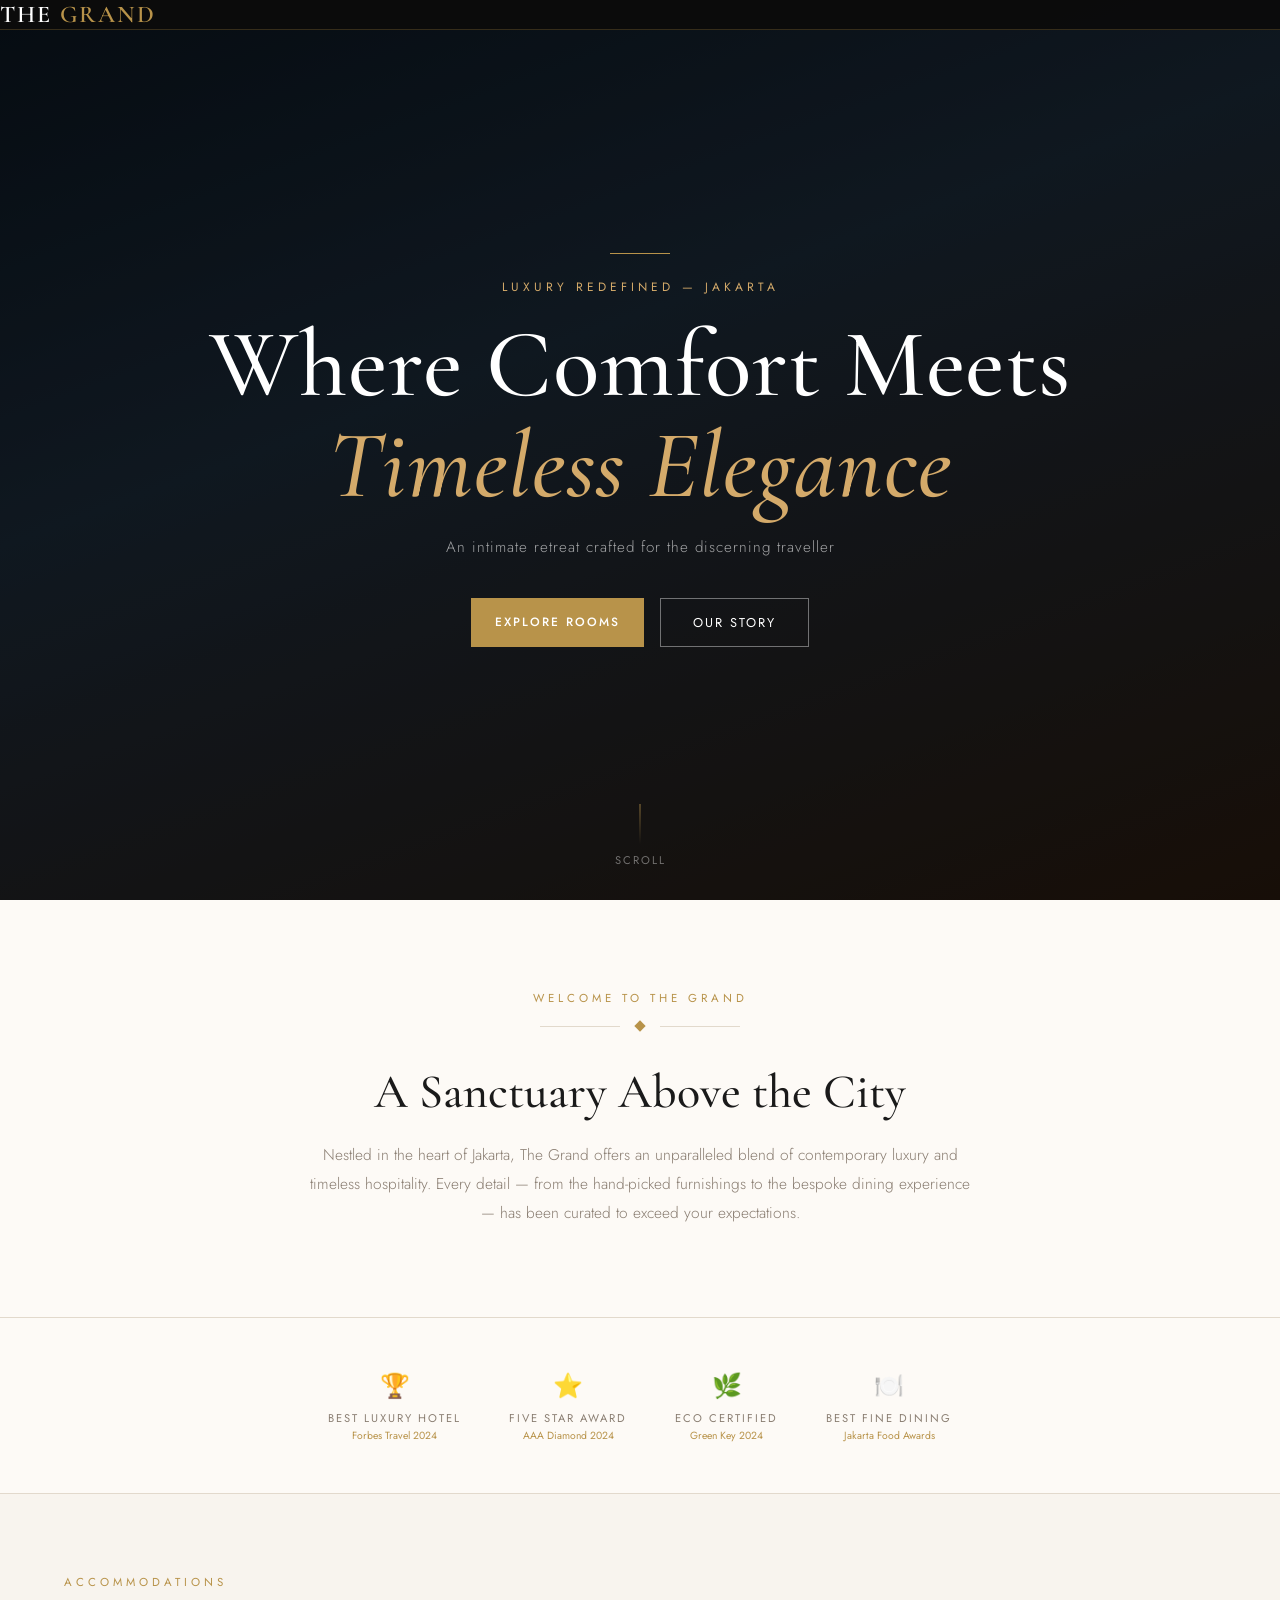
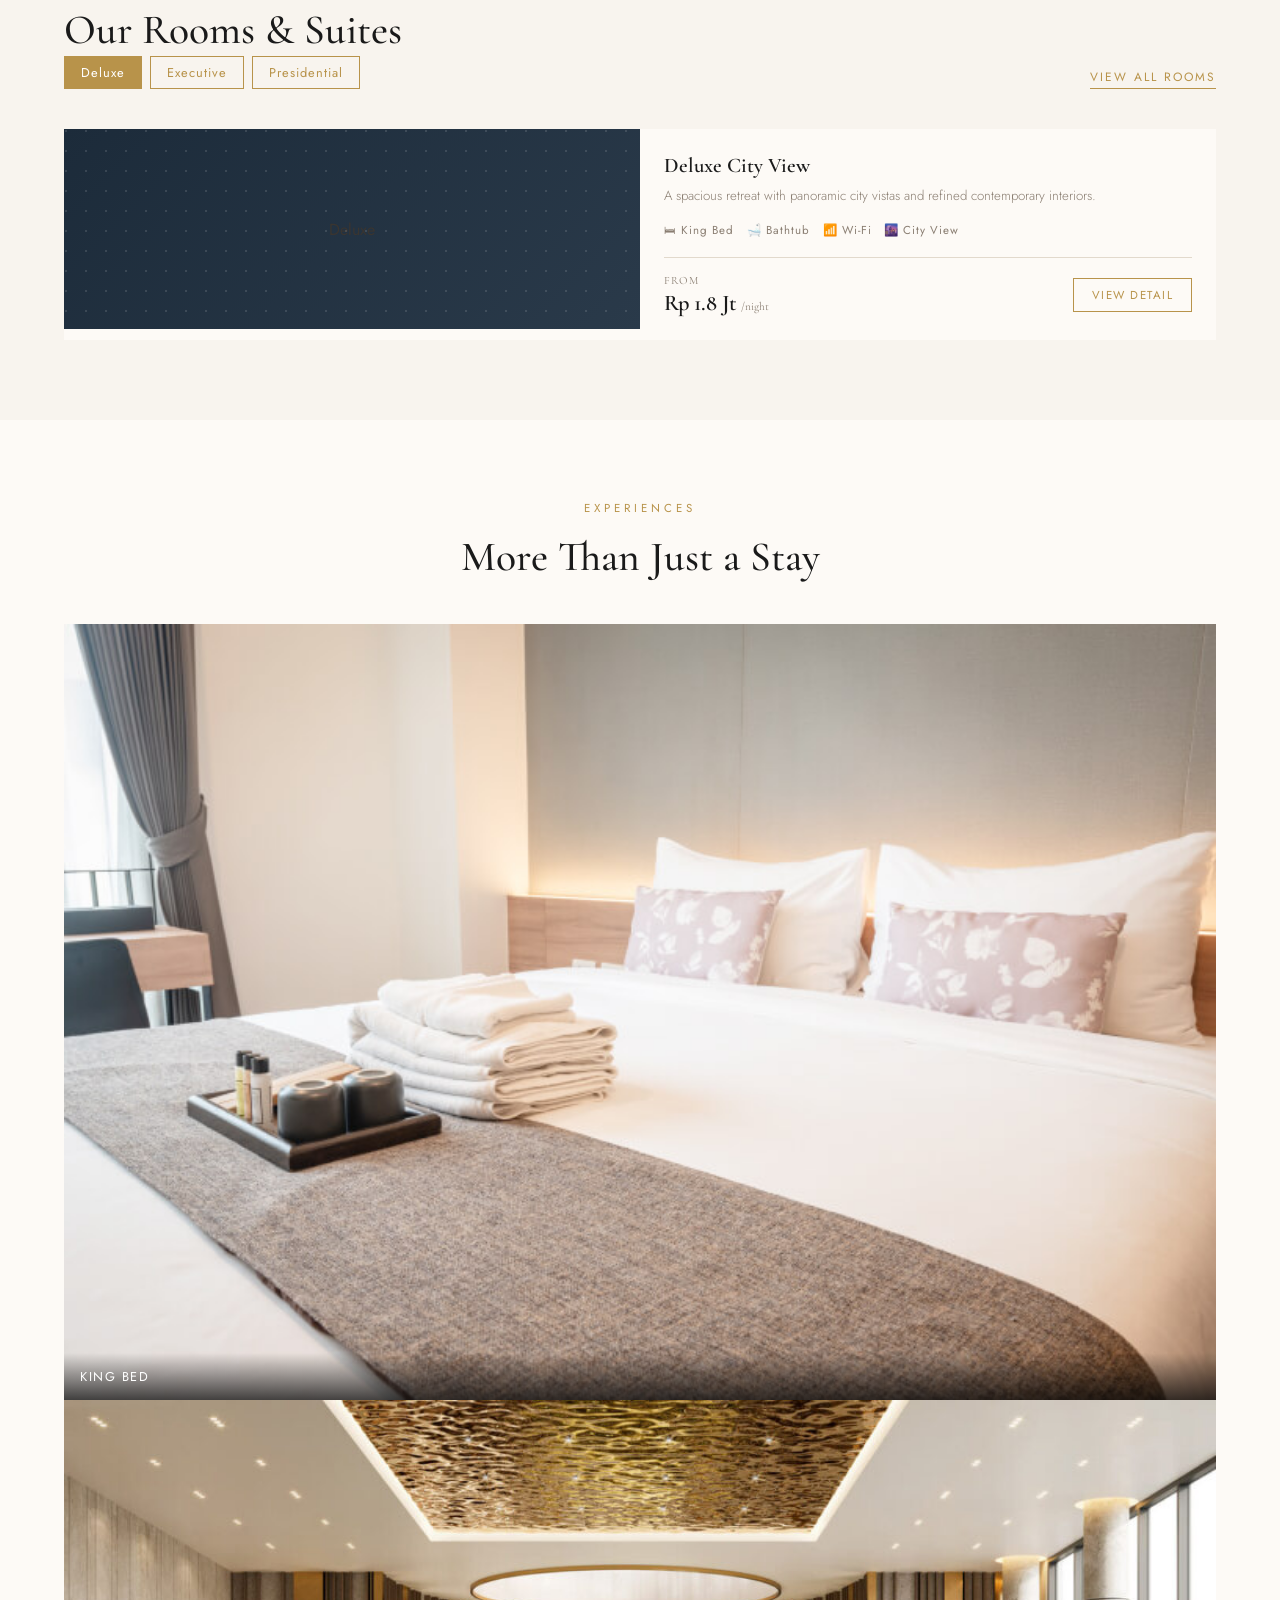
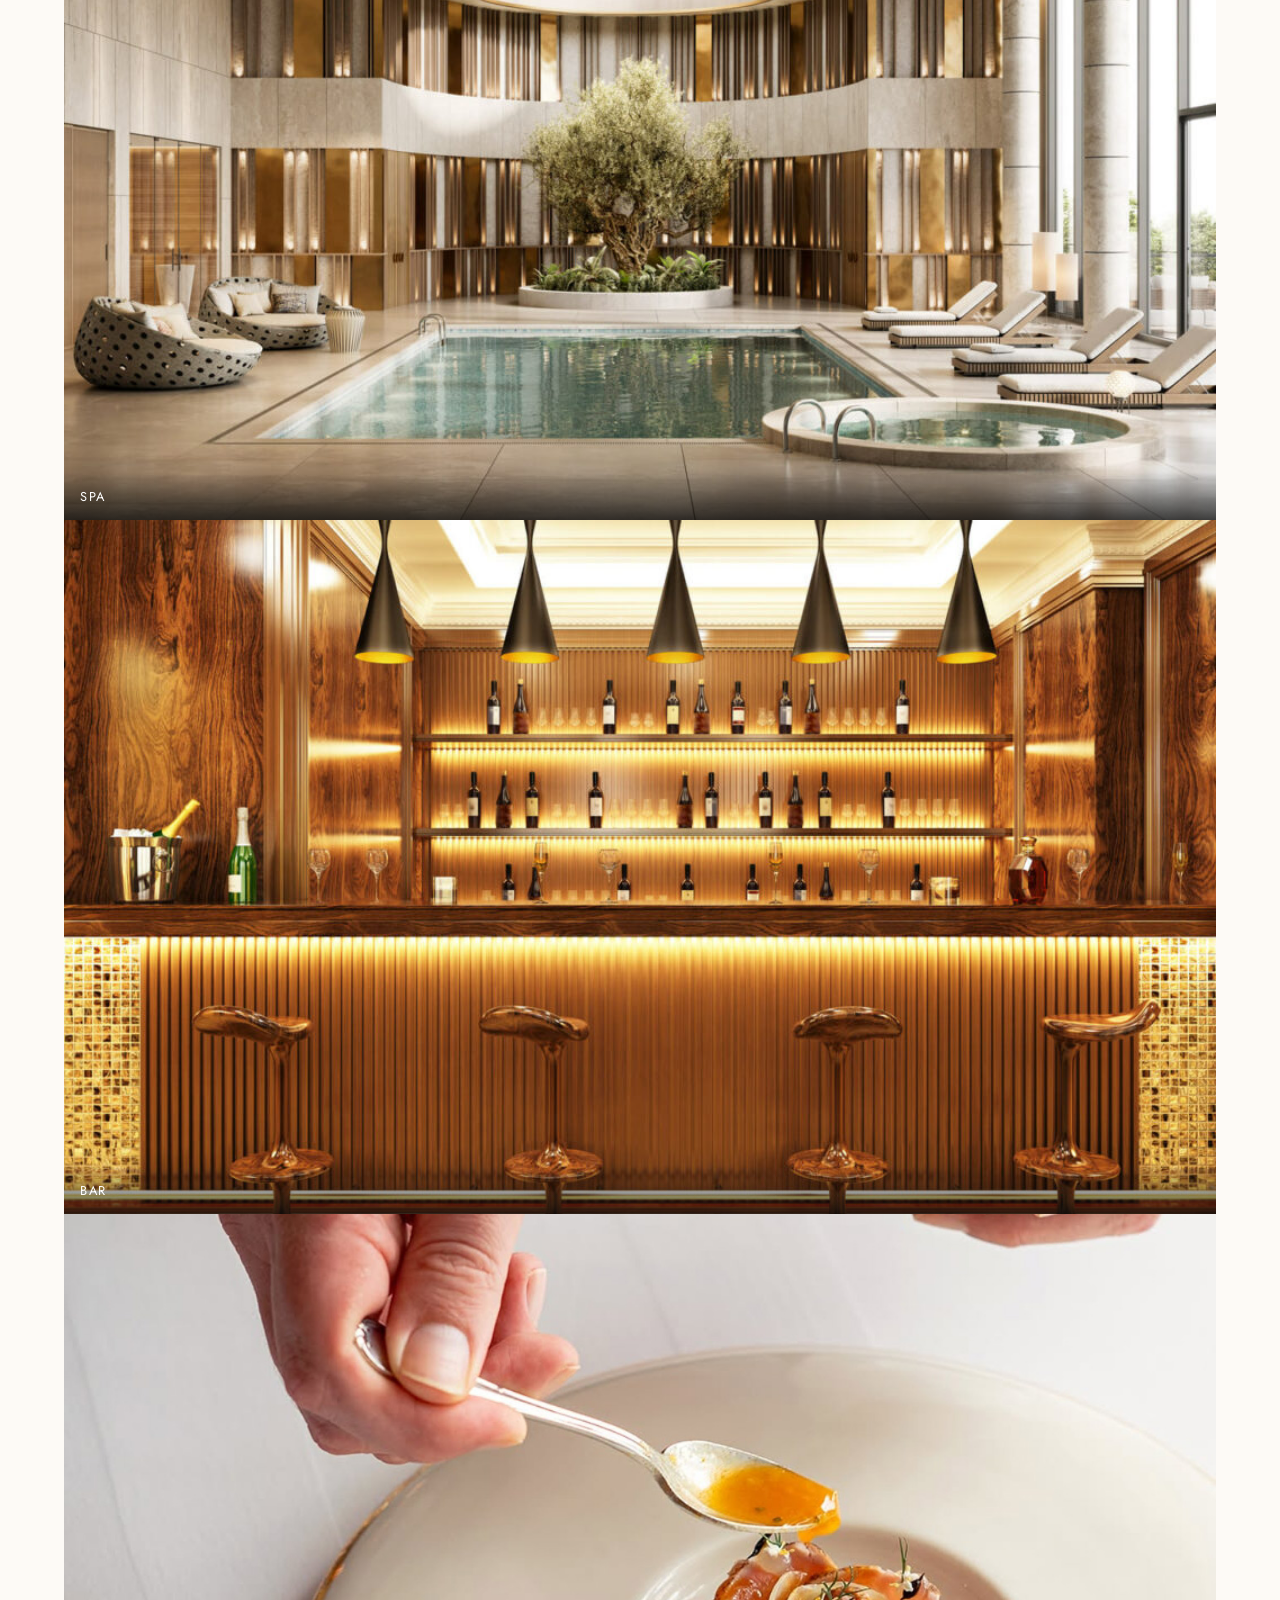
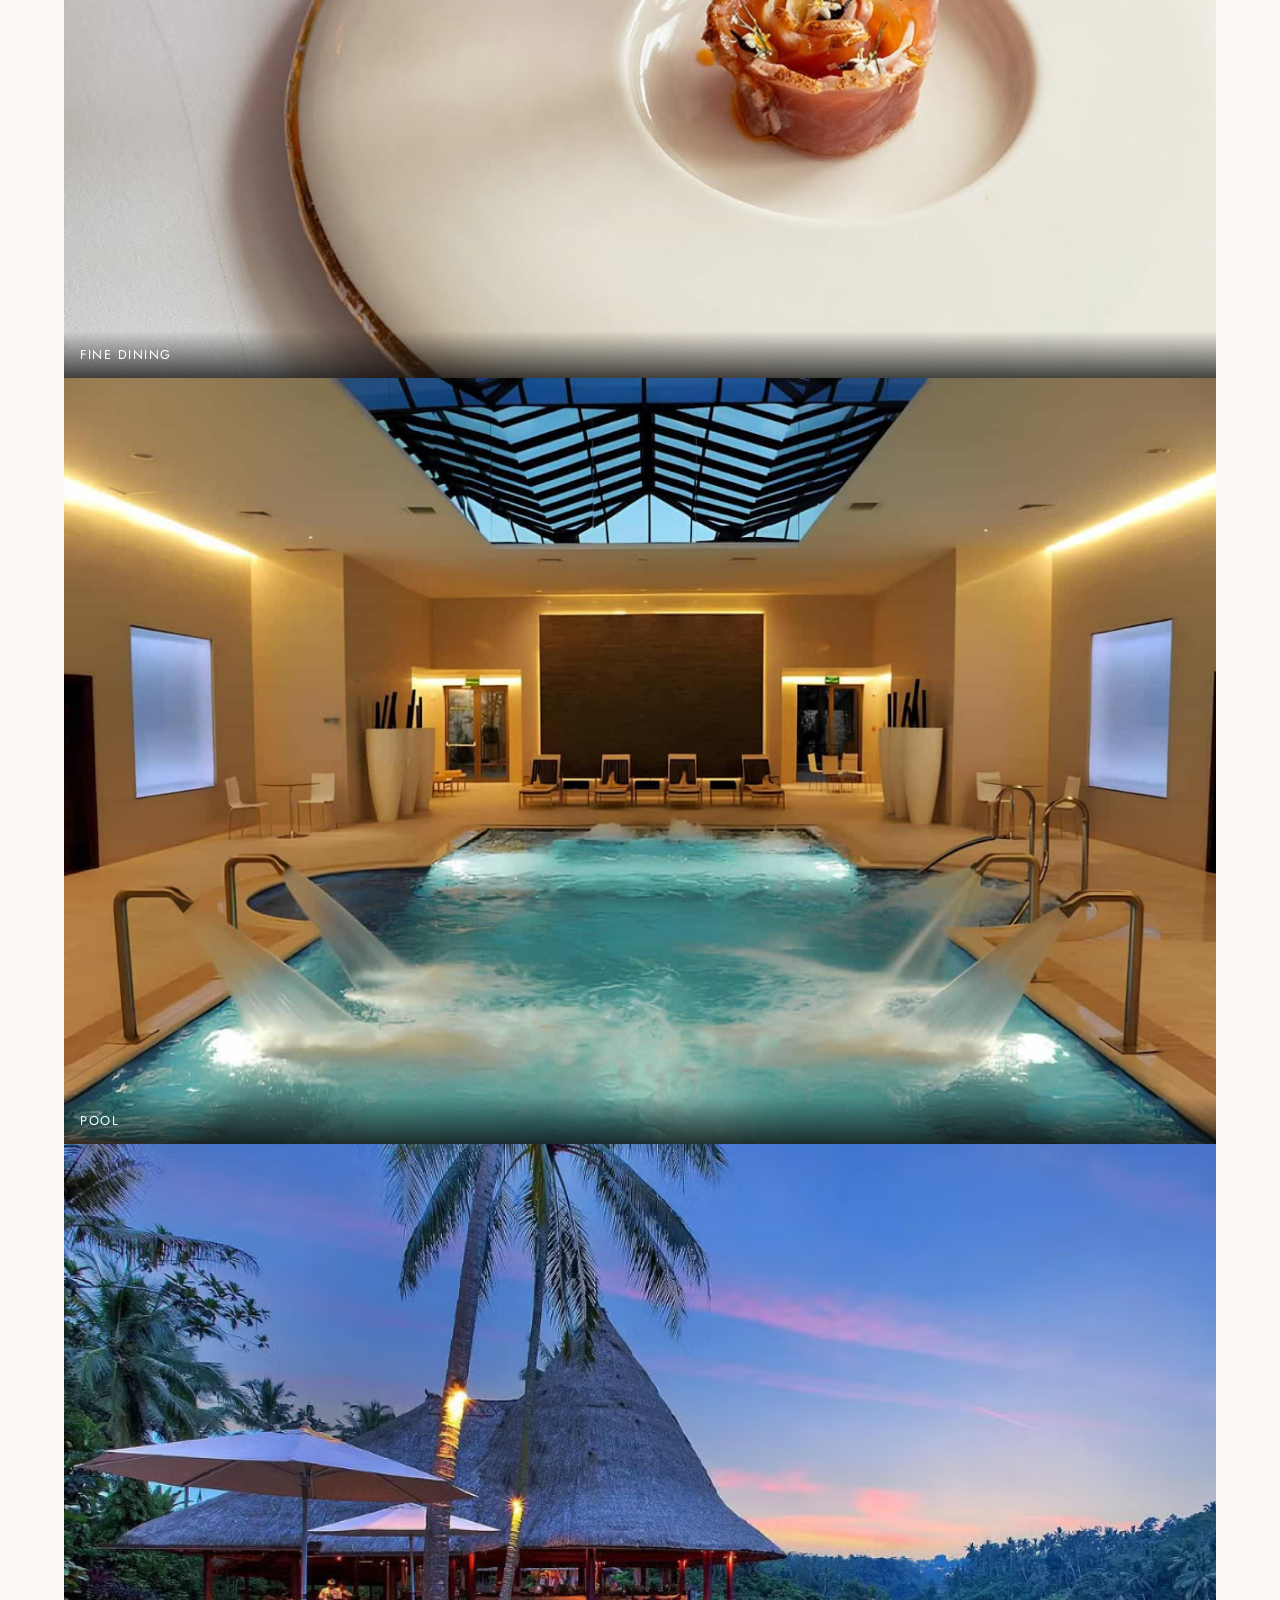
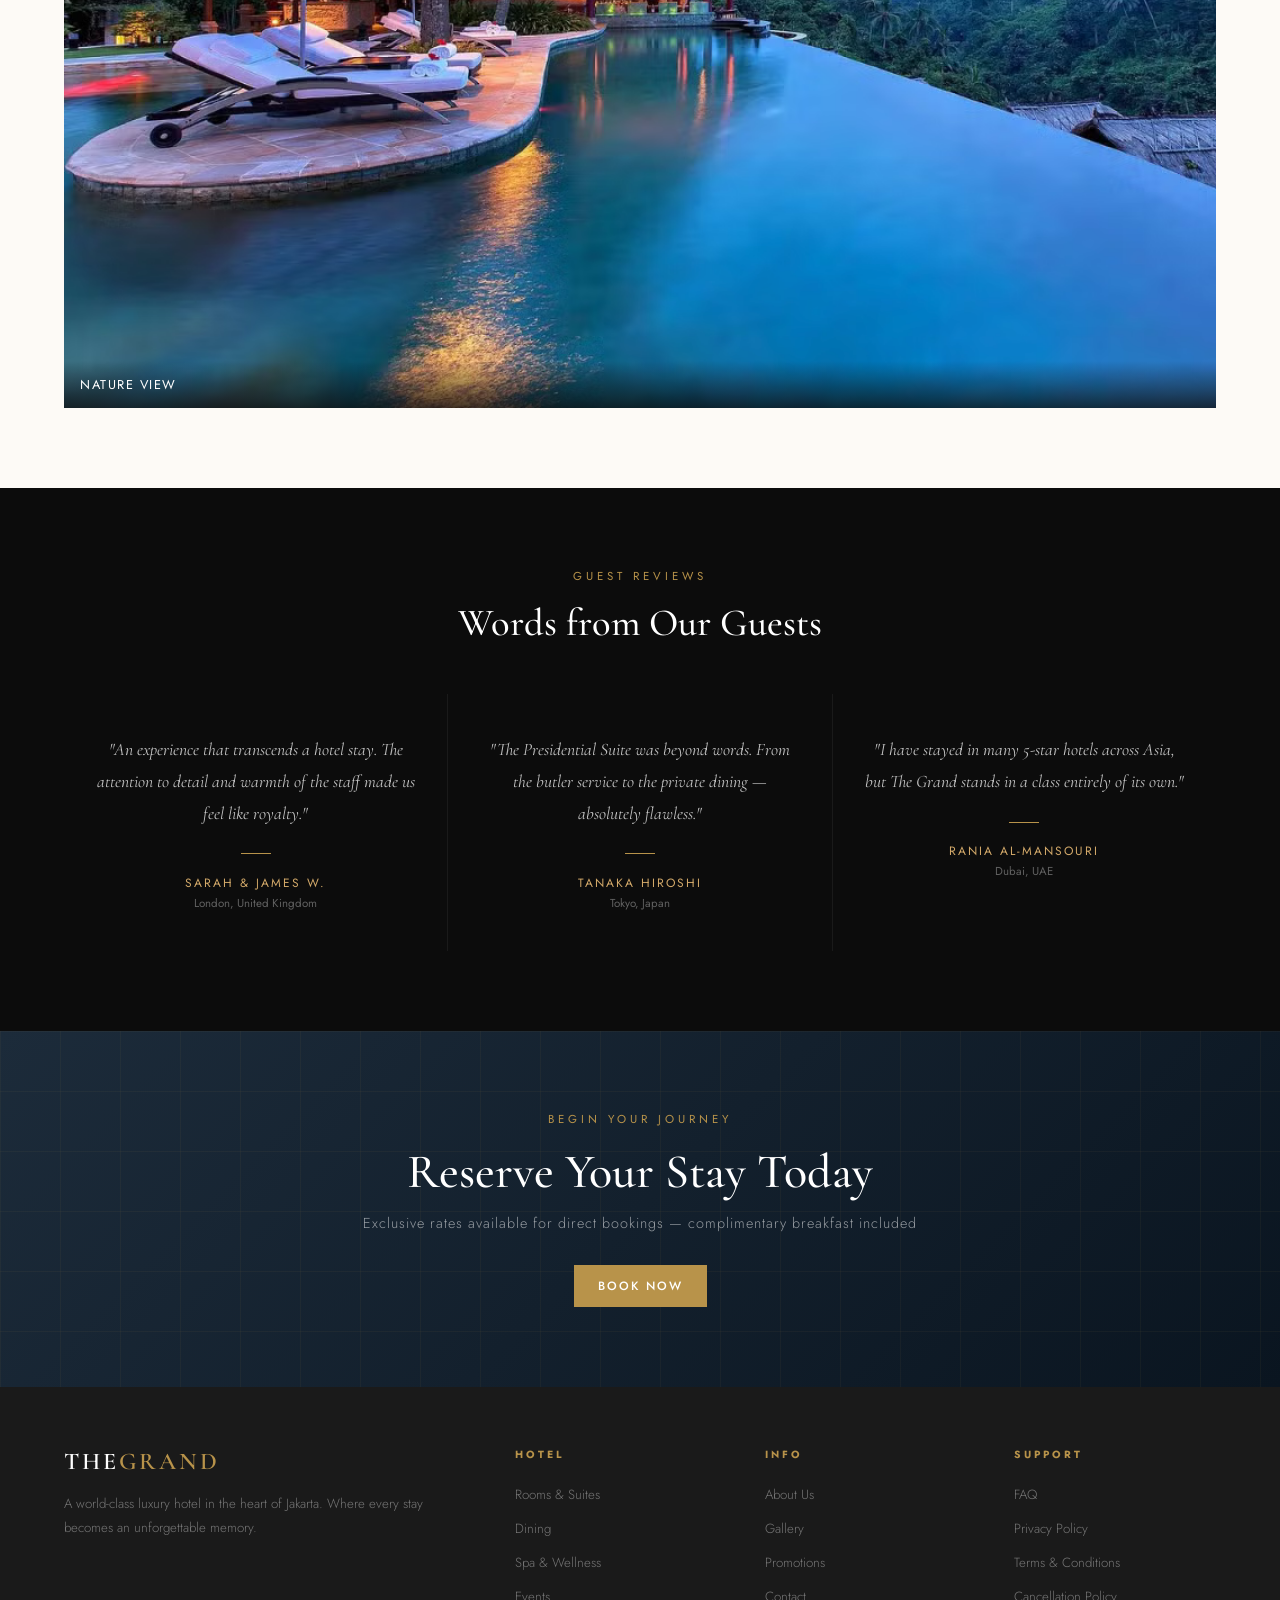
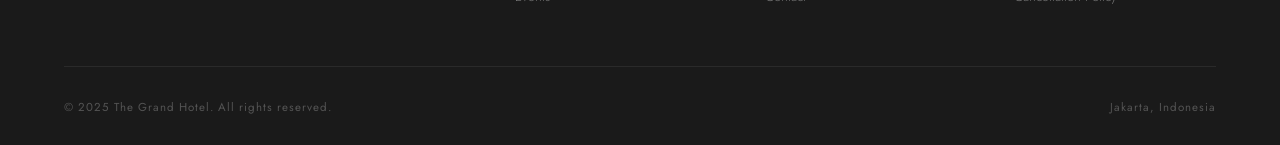
==== commit f16a1bf2: "remove booking bar at html and css, change button name from reserve to view detail, remove unused cs" ====
--- a/index.html
+++ b/index.html
@@ -1,316 +1,292 @@
 <!doctype html>
 <html lang="id">
-
-<head>
-  <meta charset="UTF-8" />
-  <meta name="viewport" content="width=device-width,initial-scale=1.0" />
-  <link
-    href="https://fonts.googleapis.com/css2?family=Cormorant+Garamond:ital,wght@0,400;0,500;0,600;1,400;1,600&family=Jost:wght@300;400;500&display=swap"
-    rel="stylesheet" />
-  <link rel="stylesheet" href="style.css" />
-  <link rel="icon" href="assets/Logo.png" type="image/svg" />
-</head>
-
-<body>
-  <nav class="mainNav">
-    <div class="nav-inner">
-      <a href="index.html" target="_self" class="logo">The <span>Grand</span></a>
+  <head>
+    <meta charset="UTF-8" />
+    <meta name="viewport" content="width=device-width,initial-scale=1.0" />
+    <link
+      href="https://fonts.googleapis.com/css2?family=Cormorant+Garamond:ital,wght@0,400;0,500;0,600;1,400;1,600&family=Jost:wght@300;400;500&display=swap"
+      rel="stylesheet"
+    />
+    <link rel="stylesheet" href="style.css" />
+    <link rel="icon" href="assets/Logo.png" type="image/svg" />
+  </head>
+
+  <body>
+    <nav class="mainNav">
+      <div class="nav-inner">
+        <a href="index.html" target="_self" class="logo"
+          >The <span>Grand</span></a
+        >
+      </div>
+    </nav>
+
+    <!-- ===== HOME ===== -->
+    <div class="page active" id="page-home">
+      <section class="hero">
+        <div class="hero-bg"></div>
+        <div class="hero-overlay"></div>
+        <div class="hero-content">
+          <div class="hero-line"></div>
+          <div class="hero-eyebrow" id="h-eyebrow">
+            Luxury Redefined — Jakarta
+          </div>
+          <h1 id="h-title">Where Comfort Meets <em>Timeless Elegance</em></h1>
+          <p class="hero-sub" id="h-sub">
+            An intimate retreat crafted for the discerning traveller
+          </p>
+          <div class="hero-actions">
+            <button
+              class="btn-gold"
+              onclick="location.href = 'rooms.html'"
+              id="h-btn1"
+            >
+              Explore Rooms
+            </button>
+            <button
+              class="btn-ghost"
+              onclick="location.href = 'about.html'"
+              id="h-btn2"
+            >
+              Our Story
+            </button>
+          </div>
+        </div>
+        <div class="scroll-hint">
+          <div class="scroll-line"></div>
+          <span id="h-scroll">Scroll</span>
+        </div>
+      </section>
+
+      <div class="intro">
+        <div class="section-eyebrow" id="intro-tag">Welcome to The Grand</div>
+        <div class="divider">
+          <div class="divider-line"></div>
+          <div class="divider-icon"></div>
+          <div class="divider-line"></div>
+        </div>
+        <h2 id="intro-title">A Sanctuary Above the City</h2>
+        <p id="intro-text">
+          Nestled in the heart of Jakarta, The Grand offers an unparalleled
+          blend of contemporary luxury and timeless hospitality. Every detail —
+          from the hand-picked furnishings to the bespoke dining experience —
+          has been curated to exceed your expectations.
+        </p>
+      </div>
+
+      <div class="awards">
+        <div class="award-item">
+          <div class="award-icon">🏆</div>
+          <div class="award-name">Best Luxury Hotel</div>
+          <div class="award-year">Forbes Travel 2024</div>
+        </div>
+        <div class="award-item">
+          <div class="award-icon">⭐</div>
+          <div class="award-name">Five Star Award</div>
+          <div class="award-year">AAA Diamond 2024</div>
+        </div>
+        <div class="award-item">
+          <div class="award-icon">🌿</div>
+          <div class="award-name">Eco Certified</div>
+          <div class="award-year">Green Key 2024</div>
+        </div>
+        <div class="award-item">
+          <div class="award-icon">🍽️</div>
+          <div class="award-name">Best Fine Dining</div>
+          <div class="award-year">Jakarta Food Awards</div>
+        </div>
+      </div>
+
+      <section class="rooms-section">
+        <div class="section-header">
+          <div>
+            <div class="section-eyebrow" id="r-tag">Accommodations</div>
+            <h2 id="r-title">Our Rooms & Suites</h2>
+            <div class="room-filter-btns">
+              <button class="filter-btn active" data-room="deluxe">
+                Deluxe
+              </button>
+              <button class="filter-btn" data-room="executive">
+                Executive
+              </button>
+              <button class="filter-btn" data-room="presidential">
+                Presidential
+              </button>
+            </div>
+          </div>
+
+          <a class="see-all" href="rooms.html" id="r-see-all">
+            View All Rooms
+          </a>
+        </div>
+
+        <div class="room-card room-card--featured">
+          <div class="room-img">
+            <div class="room-img-inner" id="room-bg">
+              <img />
+              <div class="room-pattern"></div>
+              <div class="room-badge" id="room-badge">Deluxe</div>
+            </div>
+          </div>
+
+          <div class="room-body">
+            <h3 id="room-name">Deluxe City View</h3>
+            <p id="room-desc">
+              A spacious retreat with panoramic city vistas and refined
+              contemporary interiors.
+            </p>
+            <div class="room-amenities" id="room-amenities">
+              <span class="amenity">🛏 King Bed</span>
+              <span class="amenity">🛁 Bathtub</span>
+              <span class="amenity">📶 Wi-Fi</span>
+              <span class="amenity">🌆 City View</span>
+            </div>
+            <div class="room-footer">
+              <div class="room-price">
+                <span class="from">From</span>
+                <span class="amount" id="room-price">Rp 1.8 Jt</span>
+                <span class="night"> /night</span>
+              </div>
+              <button class="room-details" onclick="">View Detail</button>
+            </div>
+          </div>
+        </div>
+      </section>
+
+      <!-- =============== Experience Section ================== -->
+      <section class="experience">
+        <div class="exp-header">
+          <div class="section-eyebrow">Experiences</div>
+          <h2>More Than Just a Stay</h2>
+        </div>
+        <div class="experience-strip">
+          <div class="experience-item">
+            <img src="assets/exp-1.jpg" alt="King Bed" />
+            <span class="experience-label">King Bed</span>
+          </div>
+          <div class="experience-item">
+            <img src="assets/exp-2.jpg" alt="Spa" />
+            <span class="experience-label">Spa</span>
+          </div>
+          <div class="experience-item">
+            <img src="assets/exp-3.jpg" alt="Bar" />
+            <span class="experience-label">Bar</span>
+          </div>
+          <div class="experience-item">
+            <img src="assets/exp-4.png" alt="Fine Dining" />
+            <span class="experience-label">Fine Dining</span>
+          </div>
+          <div class="experience-item">
+            <img src="assets/exp-5.png" alt="Pool" />
+            <span class="experience-label">Pool</span>
+          </div>
+          <div class="experience-item">
+            <img src="assets/exp-6.png" alt="Nature View" />
+            <span class="experience-label">Nature View</span>
+          </div>
+        </div>
+      </section>
+
+      <section class="testi-section">
+        <div class="section-eyebrow">Guest Reviews</div>
+        <h2 id="testi-title">Words from Our Guests</h2>
+        <div class="testi-slider">
+          <div class="testi-card">
+            <p class="testi-quote">
+              "An experience that transcends a hotel stay. The attention to
+              detail and warmth of the staff made us feel like royalty."
+            </p>
+            <div class="testi-sep"></div>
+            <div class="testi-name">Sarah & James W.</div>
+            <div class="testi-origin">London, United Kingdom</div>
+          </div>
+          <div class="testi-card">
+            <p class="testi-quote">
+              "The Presidential Suite was beyond words. From the butler service
+              to the private dining — absolutely flawless."
+            </p>
+            <div class="testi-sep"></div>
+            <div class="testi-name">Tanaka Hiroshi</div>
+            <div class="testi-origin">Tokyo, Japan</div>
+          </div>
+          <div class="testi-card">
+            <p class="testi-quote">
+              "I have stayed in many 5-star hotels across Asia, but The Grand
+              stands in a class entirely of its own."
+            </p>
+            <div class="testi-sep"></div>
+            <div class="testi-name">Rania Al-Mansouri</div>
+            <div class="testi-origin">Dubai, UAE</div>
+          </div>
+        </div>
+      </section>
+
+      <div class="cta-dark">
+        <div class="hero-grid-pattern"></div>
+        <div class="cta-dark-content">
+          <div class="section-eyebrow" style="color: var(--gold)">
+            Begin Your Journey
+          </div>
+          <h2 id="cta-title">Reserve Your Stay Today</h2>
+          <p id="cta-sub">
+            Exclusive rates available for direct bookings — complimentary
+            breakfast included
+          </p>
+          <button class="btn-gold" onclick="location.href = 'contact.html'">
+            Book Now
+          </button>
+        </div>
+      </div>
+
+      <footer>
+        <div class="footer-top">
+          <div>
+            <span class="footer-logo">The<span>Grand</span></span>
+            <p class="footer-brand-text">
+              A world-class luxury hotel in the heart of Jakarta. Where every
+              stay becomes an unforgettable memory.
+            </p>
+          </div>
+          <div class="footer-col">
+            <h4>Hotel</h4>
+            <ul>
+              <li>
+                <a href="#">Rooms & Suites</a>
+              </li>
+              <li><a href="#">Dining</a></li>
+              <li><a href="#">Spa & Wellness</a></li>
+              <li><a href="#">Events</a></li>
+            </ul>
+          </div>
+          <div class="footer-col">
+            <h4>Info</h4>
+            <ul>
+              <li>
+                <a href="/about.html" target="_self">About Us</a>
+              </li>
+              <li><a href="#">Gallery</a></li>
+              <li><a href="#">Promotions</a></li>
+              <li>
+                <a href="/contact.html" target="_self">Contact</a>
+              </li>
+            </ul>
+          </div>
+          <div class="footer-col">
+            <h4>Support</h4>
+            <ul>
+              <li><a href="#">FAQ</a></li>
+              <li><a href="#">Privacy Policy</a></li>
+              <li><a href="#">Terms & Conditions</a></li>
+              <li><a href="#">Cancellation Policy</a></li>
+            </ul>
+          </div>
+        </div>
+        <div class="footer-bottom">
+          <span>© 2025 The Grand Hotel. All rights reserved.</span
+          ><span>Jakarta, Indonesia</span>
+        </div>
+      </footer>
     </div>
-  </nav>
-
-  <!-- ===== HOME ===== -->
-  <div class="page active" id="page-home">
-    <section class="hero">
-      <div class="hero-bg"></div>
-      <div class="hero-overlay"></div>
-      <div class="hero-content">
-        <div class="hero-line"></div>
-        <div class="hero-eyebrow" id="h-eyebrow">
-          Luxury Redefined — Jakarta
-        </div>
-        <h1 id="h-title">Where Comfort Meets <em>Timeless Elegance</em></h1>
-        <p class="hero-sub" id="h-sub">
-          An intimate retreat crafted for the discerning traveller
-        </p>
-        <div class="hero-actions">
-          <button class="btn-gold" onclick="location.href = 'rooms.html'" id="h-btn1">
-            Explore Rooms
-          </button>
-          <button class="btn-ghost" onclick="location.href = 'about.html'" id="h-btn2">
-            Our Story
-          </button>
-        </div>
-      </div>
-      <div class="scroll-hint">
-        <div class="scroll-line"></div>
-        <span id="h-scroll">Scroll</span>
-      </div>
-    </section>
-
-    <div class="booking-bar">
-      <div class="booking-inner">
-        <div class="book-field">
-          <div class="book-label" id="b-check-in">Check-in</div>
-          <input class="book-input" type="date" placeholder="dd / mm / yyyy" />
-        </div>
-        <div class="book-field">
-          <div class="book-label" id="b-check-out">Check-out</div>
-          <input class="book-input" type="date" placeholder="dd / mm / yyyy" />
-        </div>
-        <div class="book-field">
-          <div class="book-label" id="b-guests">Guests</div>
-          <select class="book-input">
-            <option>1 Guest</option>
-            <option>2 Guests</option>
-            <option>3 Guests</option>
-            <option>4 Guests</option>
-          </select>
-        </div>
-        <div class="book-field">
-          <div class="book-label" id="b-room">Room Type</div>
-          <select class="book-input">
-            <option id="b-all">All Rooms</option>
-            <option>Deluxe</option>
-            <option>Suite</option>
-            <option>Presidential</option>
-          </select>
-        </div>
-        <button class="book-btn" id="b-btn">Check Availability</button>
-      </div>
-    </div>
-
-    <div class="intro">
-      <div class="section-eyebrow" id="intro-tag">Welcome to The Grand</div>
-      <div class="divider">
-        <div class="divider-line"></div>
-        <div class="divider-icon"></div>
-        <div class="divider-line"></div>
-      </div>
-      <h2 id="intro-title">A Sanctuary Above the City</h2>
-      <p id="intro-text">
-        Nestled in the heart of Jakarta, The Grand offers an unparalleled
-        blend of contemporary luxury and timeless hospitality. Every detail —
-        from the hand-picked furnishings to the bespoke dining experience —
-        has been curated to exceed your expectations.
-      </p>
-    </div>
-
-    <div class="awards">
-      <div class="award-item">
-        <div class="award-icon">🏆</div>
-        <div class="award-name">Best Luxury Hotel</div>
-        <div class="award-year">Forbes Travel 2024</div>
-      </div>
-      <div class="award-item">
-        <div class="award-icon">⭐</div>
-        <div class="award-name">Five Star Award</div>
-        <div class="award-year">AAA Diamond 2024</div>
-      </div>
-      <div class="award-item">
-        <div class="award-icon">🌿</div>
-        <div class="award-name">Eco Certified</div>
-        <div class="award-year">Green Key 2024</div>
-      </div>
-      <div class="award-item">
-        <div class="award-icon">🍽️</div>
-        <div class="award-name">Best Fine Dining</div>
-        <div class="award-year">Jakarta Food Awards</div>
-      </div>
-    </div>
-
-    <section class="rooms-section">
-      <div class="section-header">
-        <div>
-          <div class="section-eyebrow" id="r-tag">Accommodations</div>
-          <h2 id="r-title">Our Rooms & Suites</h2>
-          <div class="room-filter-btns">
-            <button class="filter-btn active" data-room="deluxe">
-              Deluxe
-            </button>
-            <button class="filter-btn" data-room="executive">
-              Executive
-            </button>
-            <button class="filter-btn" data-room="presidential">
-              Presidential
-            </button>
-          </div>
-        </div>
-
-        <a class="see-all" href="rooms.html" id="r-see-all">
-          View All Rooms
-        </a>
-      </div>
-
-      <div class="room-card room-card--featured">
-        <div class="room-img">
-          <div class="room-img-inner" id="room-bg">
-            <img />
-            <div class="room-pattern"></div>
-            <div class="room-badge" id="room-badge">Deluxe</div>
-          </div>
-        </div>
-
-        <div class="room-body">
-          <h3 id="room-name">Deluxe City View</h3>
-          <p id="room-desc">
-            A spacious retreat with panoramic city vistas and refined
-            contemporary interiors.
-          </p>
-          <div class="room-amenities" id="room-amenities">
-            <span class="amenity">🛏 King Bed</span>
-            <span class="amenity">🛁 Bathtub</span>
-            <span class="amenity">📶 Wi-Fi</span>
-            <span class="amenity">🌆 City View</span>
-          </div>
-          <div class="room-footer">
-            <div class="room-price">
-              <span class="from">From</span>
-              <span class="amount" id="room-price">Rp 1.8 Jt</span>
-              <span class="night"> /night</span>
-            </div>
-            <button class="room-reserve" onclick="location.href = 'contact.html'">
-              Reserve
-            </button>
-          </div>
-        </div>
-      </div>
-    </section>
-
-    <!-- =============== Experience Section ================== -->
-    <section class="experience">
-      <div class="exp-header">
-        <div class="section-eyebrow">Experiences</div>
-        <h2>More Than Just a Stay</h2>
-      </div>
-      <div class="experience-strip">
-        <div class="experience-item">
-          <img src="assets/exp-1.jpg" alt="King Bed" />
-          <span class="experience-label">King Bed</span>
-        </div>
-        <div class="experience-item">
-          <img src="assets/exp-2.jpg" alt="Spa" />
-          <span class="experience-label">Spa</span>
-        </div>
-        <div class="experience-item">
-          <img src="assets/exp-3.jpg" alt="Bar" />
-          <span class="experience-label">Bar</span>
-        </div>
-        <div class="experience-item">
-          <img src="assets/exp-4.png" alt="Fine Dining" />
-          <span class="experience-label">Fine Dining</span>
-        </div>
-        <div class="experience-item">
-          <img src="assets/exp-5.png" alt="Pool" />
-          <span class="experience-label">Pool</span>
-        </div>
-        <div class="experience-item">
-          <img src="assets/exp-6.png" alt="Nature View" />
-          <span class="experience-label">Nature View</span>
-        </div>
-      </div>
-    </section>
-
-    <section class="testi-section">
-      <div class="section-eyebrow">Guest Reviews</div>
-      <h2 id="testi-title">Words from Our Guests</h2>
-      <div class="testi-slider">
-        <div class="testi-card">
-          <p class="testi-quote">
-            "An experience that transcends a hotel stay. The attention to
-            detail and warmth of the staff made us feel like royalty."
-          </p>
-          <div class="testi-sep"></div>
-          <div class="testi-name">Sarah & James W.</div>
-          <div class="testi-origin">London, United Kingdom</div>
-        </div>
-        <div class="testi-card">
-          <p class="testi-quote">
-            "The Presidential Suite was beyond words. From the butler service
-            to the private dining — absolutely flawless."
-          </p>
-          <div class="testi-sep"></div>
-          <div class="testi-name">Tanaka Hiroshi</div>
-          <div class="testi-origin">Tokyo, Japan</div>
-        </div>
-        <div class="testi-card">
-          <p class="testi-quote">
-            "I have stayed in many 5-star hotels across Asia, but The Grand
-            stands in a class entirely of its own."
-          </p>
-          <div class="testi-sep"></div>
-          <div class="testi-name">Rania Al-Mansouri</div>
-          <div class="testi-origin">Dubai, UAE</div>
-        </div>
-      </div>
-    </section>
-
-    <div class="cta-dark">
-      <div class="hero-grid-pattern"></div>
-      <div class="cta-dark-content">
-        <div class="section-eyebrow" style="color: var(--gold)">
-          Begin Your Journey
-        </div>
-        <h2 id="cta-title">Reserve Your Stay Today</h2>
-        <p id="cta-sub">
-          Exclusive rates available for direct bookings — complimentary
-          breakfast included
-        </p>
-        <button class="btn-gold" onclick="location.href = 'contact.html'">
-          Book Now
-        </button>
-      </div>
-    </div>
-
-    <footer>
-      <div class="footer-top">
-        <div>
-          <span class="footer-logo">The<span>Grand</span></span>
-          <p class="footer-brand-text">
-            A world-class luxury hotel in the heart of Jakarta. Where every
-            stay becomes an unforgettable memory.
-          </p>
-        </div>
-        <div class="footer-col">
-          <h4>Hotel</h4>
-          <ul>
-            <li>
-              <a href="#">Rooms & Suites</a>
-            </li>
-            <li><a href="#">Dining</a></li>
-            <li><a href="#">Spa & Wellness</a></li>
-            <li><a href="#">Events</a></li>
-          </ul>
-        </div>
-        <div class="footer-col">
-          <h4>Info</h4>
-          <ul>
-            <li>
-              <a href="/about.html" target="_self">About Us</a>
-            </li>
-            <li><a href="#">Gallery</a></li>
-            <li><a href="#">Promotions</a></li>
-            <li>
-              <a href="/contact.html" target="_self">Contact</a>
-            </li>
-          </ul>
-        </div>
-        <div class="footer-col">
-          <h4>Support</h4>
-          <ul>
-            <li><a href="#">FAQ</a></li>
-            <li><a href="#">Privacy Policy</a></li>
-            <li><a href="#">Terms & Conditions</a></li>
-            <li><a href="#">Cancellation Policy</a></li>
-          </ul>
-        </div>
-      </div>
-      <div class="footer-bottom">
-        <span>© 2025 The Grand Hotel. All rights reserved.</span><span>Jakarta, Indonesia</span>
-      </div>
-    </footer>
-  </div>
-
-  <script src="script.js"></script>
-</body>
-
-</html>+
+    <script src="script.js"></script>
+  </body>
+</html>
--- a/style.css
+++ b/style.css
@@ -120,8 +120,7 @@
 .btn-gold {
   background: var(--gold);
   color: #fff;
-  padding: 14px 32px;
-  font-size: 0.8rem;
+
   font-weight: 500;
   letter-spacing: 2px;
   text-transform: uppercase;
@@ -129,6 +128,8 @@
   cursor: pointer;
   font-family: "Jost", sans-serif;
   transition: all 0.25s;
+  font-size: 0.75rem;
+  padding: 12px 24px
 }
 
 .btn-gold:hover {
@@ -174,72 +175,7 @@
   background: linear-gradient(to bottom, rgba(184, 147, 74, 0.8), transparent);
 }
 
-/* BOOKING BAR */
-.booking-bar {
-  background: var(--ink);
-  padding: 0 5%;
-}
-
-.booking-inner {
-  display: flex;
-  align-items: center;
-  gap: 0;
-}
-
-.book-field {
-  flex: 1;
-  padding: 1.2rem 1.5rem;
-  border-right: 1px solid rgba(255, 255, 255, 0.08);
-}
-
-.book-field:last-of-type {
-  border-right: none;
-}
-
-.book-label {
-  font-size: 0.65rem;
-  letter-spacing: 2px;
-  text-transform: uppercase;
-  color: var(--gold);
-  margin-bottom: 4px;
-}
-
-.book-input {
-  background: none;
-  border: none;
-  color: #fff;
-  font-family: "Jost", sans-serif;
-  font-size: 0.9rem;
-  font-weight: 300;
-  width: 100%;
-  outline: none;
-  cursor: pointer;
-}
-
-.book-input::placeholder {
-  color: rgba(255, 255, 255, 0.4);
-}
-
-.book-btn {
-  background: var(--gold);
-  color: #fff;
-  border: none;
-  padding: 0 2.5rem;
-  font-size: 0.75rem;
-  font-weight: 500;
-  letter-spacing: 2px;
-  text-transform: uppercase;
-  cursor: pointer;
-  font-family: "Jost", sans-serif;
-  height: 100%;
-  transition: background 0.2s;
-  white-space: nowrap;
-  min-height: 72px;
-}
-
-.book-btn:hover {
-  background: var(--gold-mid);
-}
+
 
 /* DIVIDER */
 .divider {
@@ -398,17 +334,6 @@
   background-size: 20px 20px;
 }
 
-.room-badge {
-  position: absolute;
-  top: 14px;
-  left: 14px;
-  background: var(--gold);
-  color: #fff;
-  font-size: 0.65rem;
-  letter-spacing: 2px;
-  text-transform: uppercase;
-  padding: 5px 12px;
-}
 
 .room-body {
   padding: 1.5rem;
@@ -478,7 +403,7 @@
   color: var(--muted);
 }
 
-.room-reserve {
+.room-details {
   background: none;
   border: 1px solid var(--gold);
   color: var(--gold);
@@ -491,7 +416,7 @@
   transition: all 0.2s;
 }
 
-.room-reserve:hover {
+.room-details:hover {
   background: var(--gold);
   color: #fff;
 }
@@ -723,6 +648,7 @@
   grid-template-columns: 380px 1fr;
   overflow: hidden;
   transition: box-shadow 0.3s;
+  margin-bottom: 20px;
 }
 
 .room-list-card:hover {
@@ -732,14 +658,16 @@
 .room-list-img {
   height: 280px;
   overflow: hidden;
-}
-
-.room-list-img-inner {
-  height: 100%;
-  transition: transform 0.5s ease;
-}
-
-.room-list-card:hover .room-list-img-inner {
+  transition: all 0.5s ease-in-out;
+}
+
+.room-list-img img {
+  object-fit: cover;
+
+}
+
+
+.room-list-card .room-list-img:hover {
   transform: scale(1.04);
 }
 
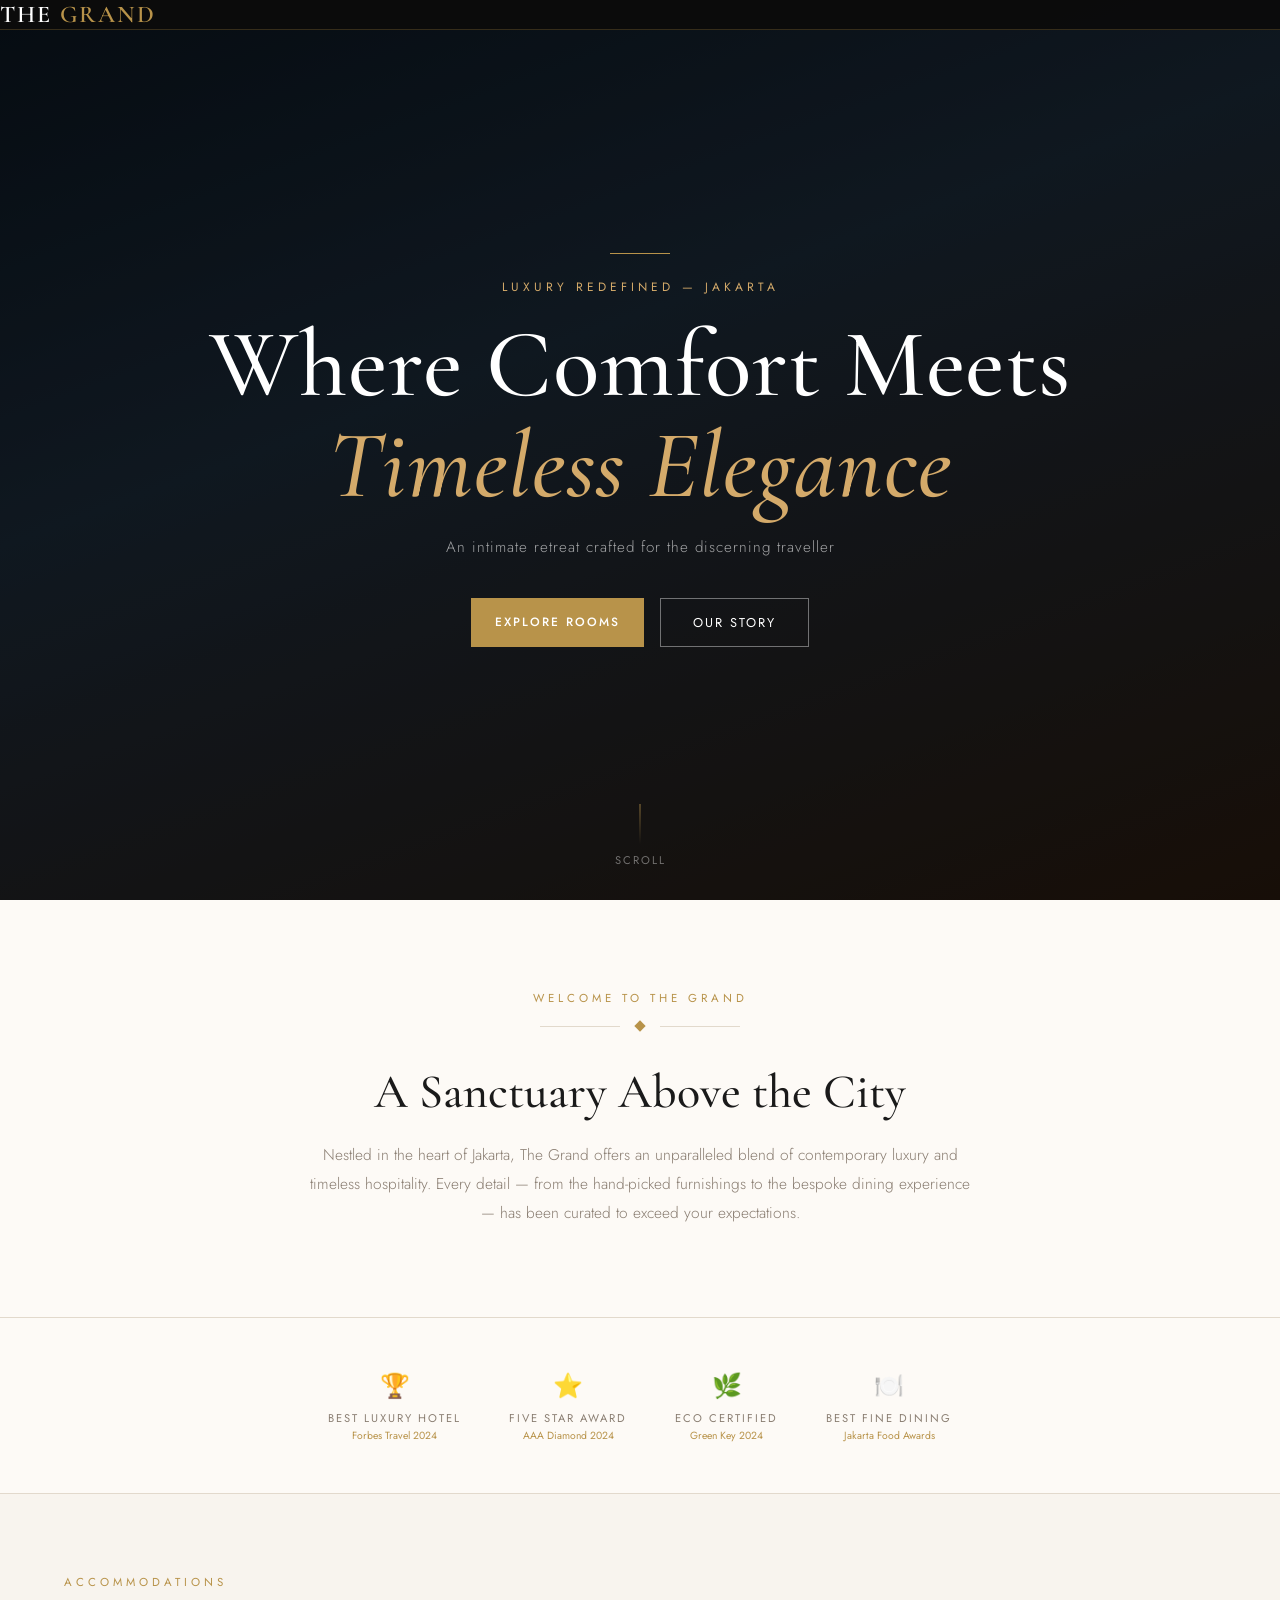
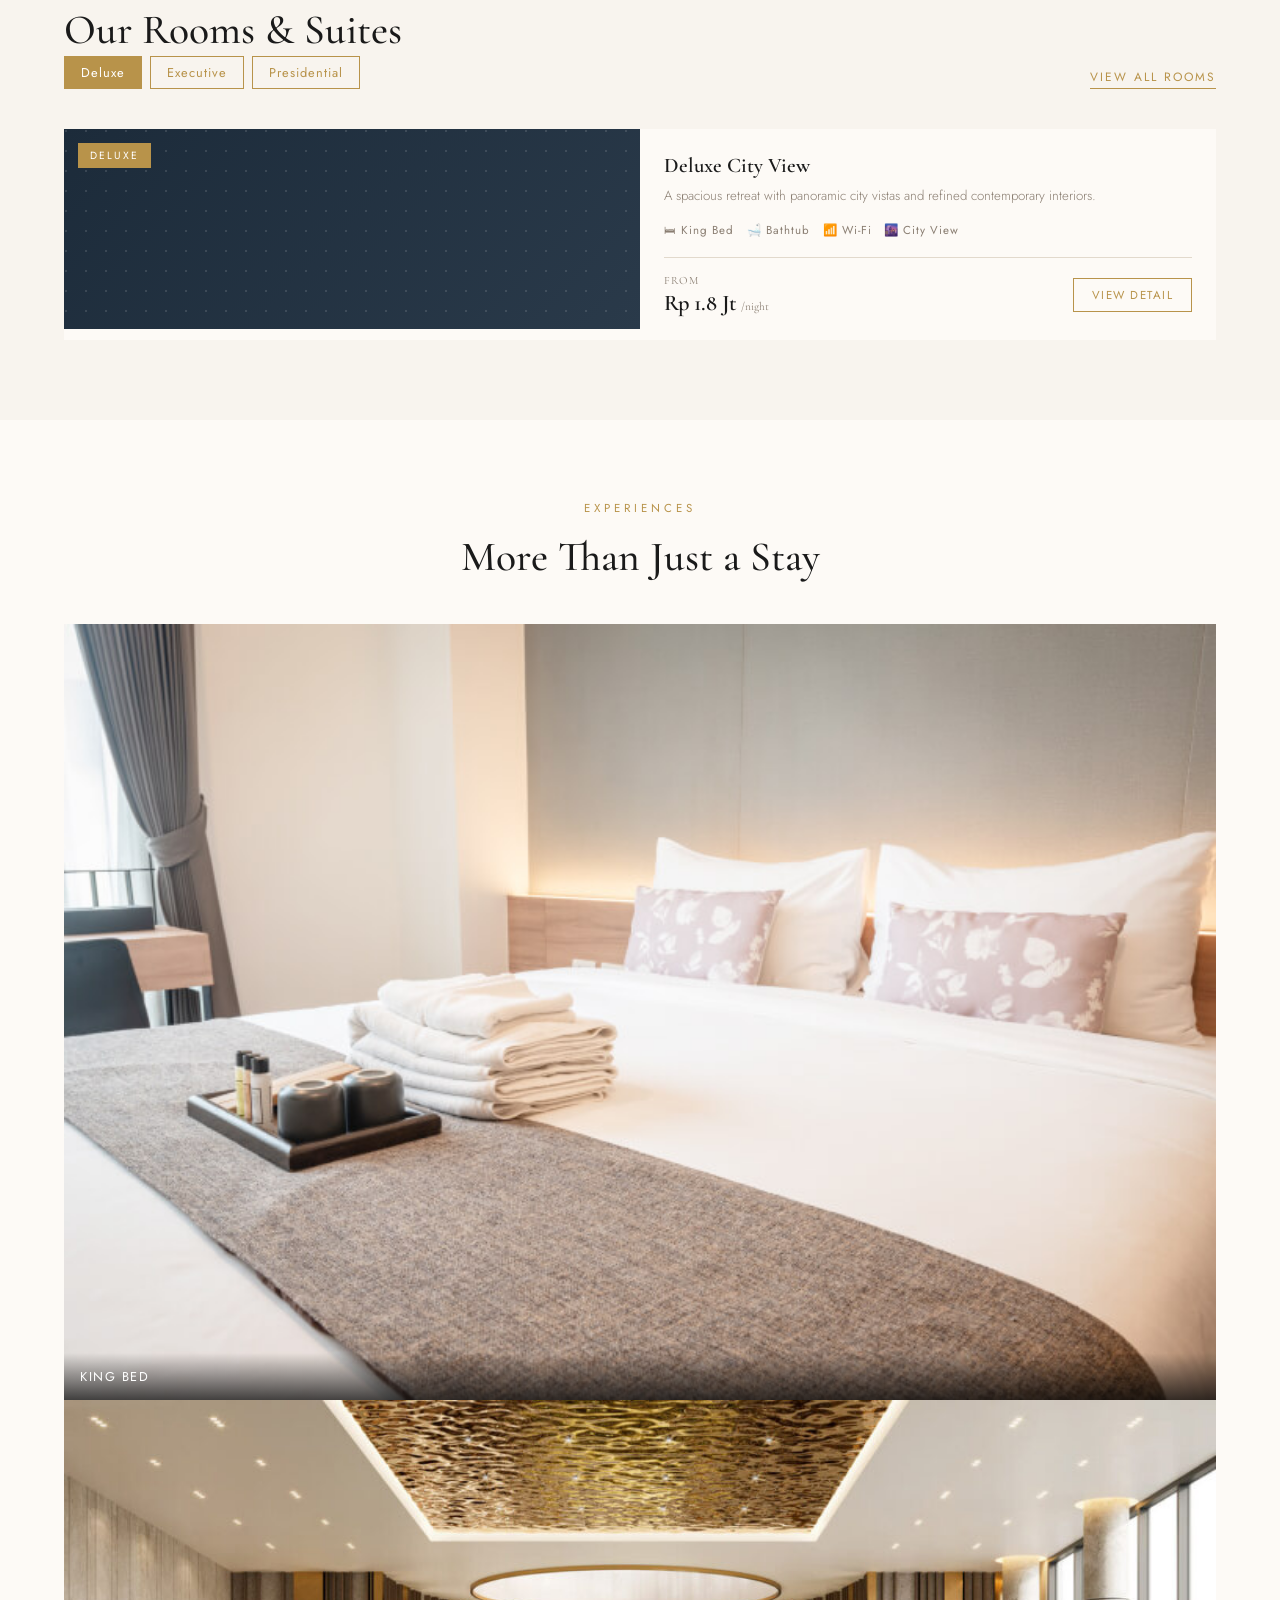
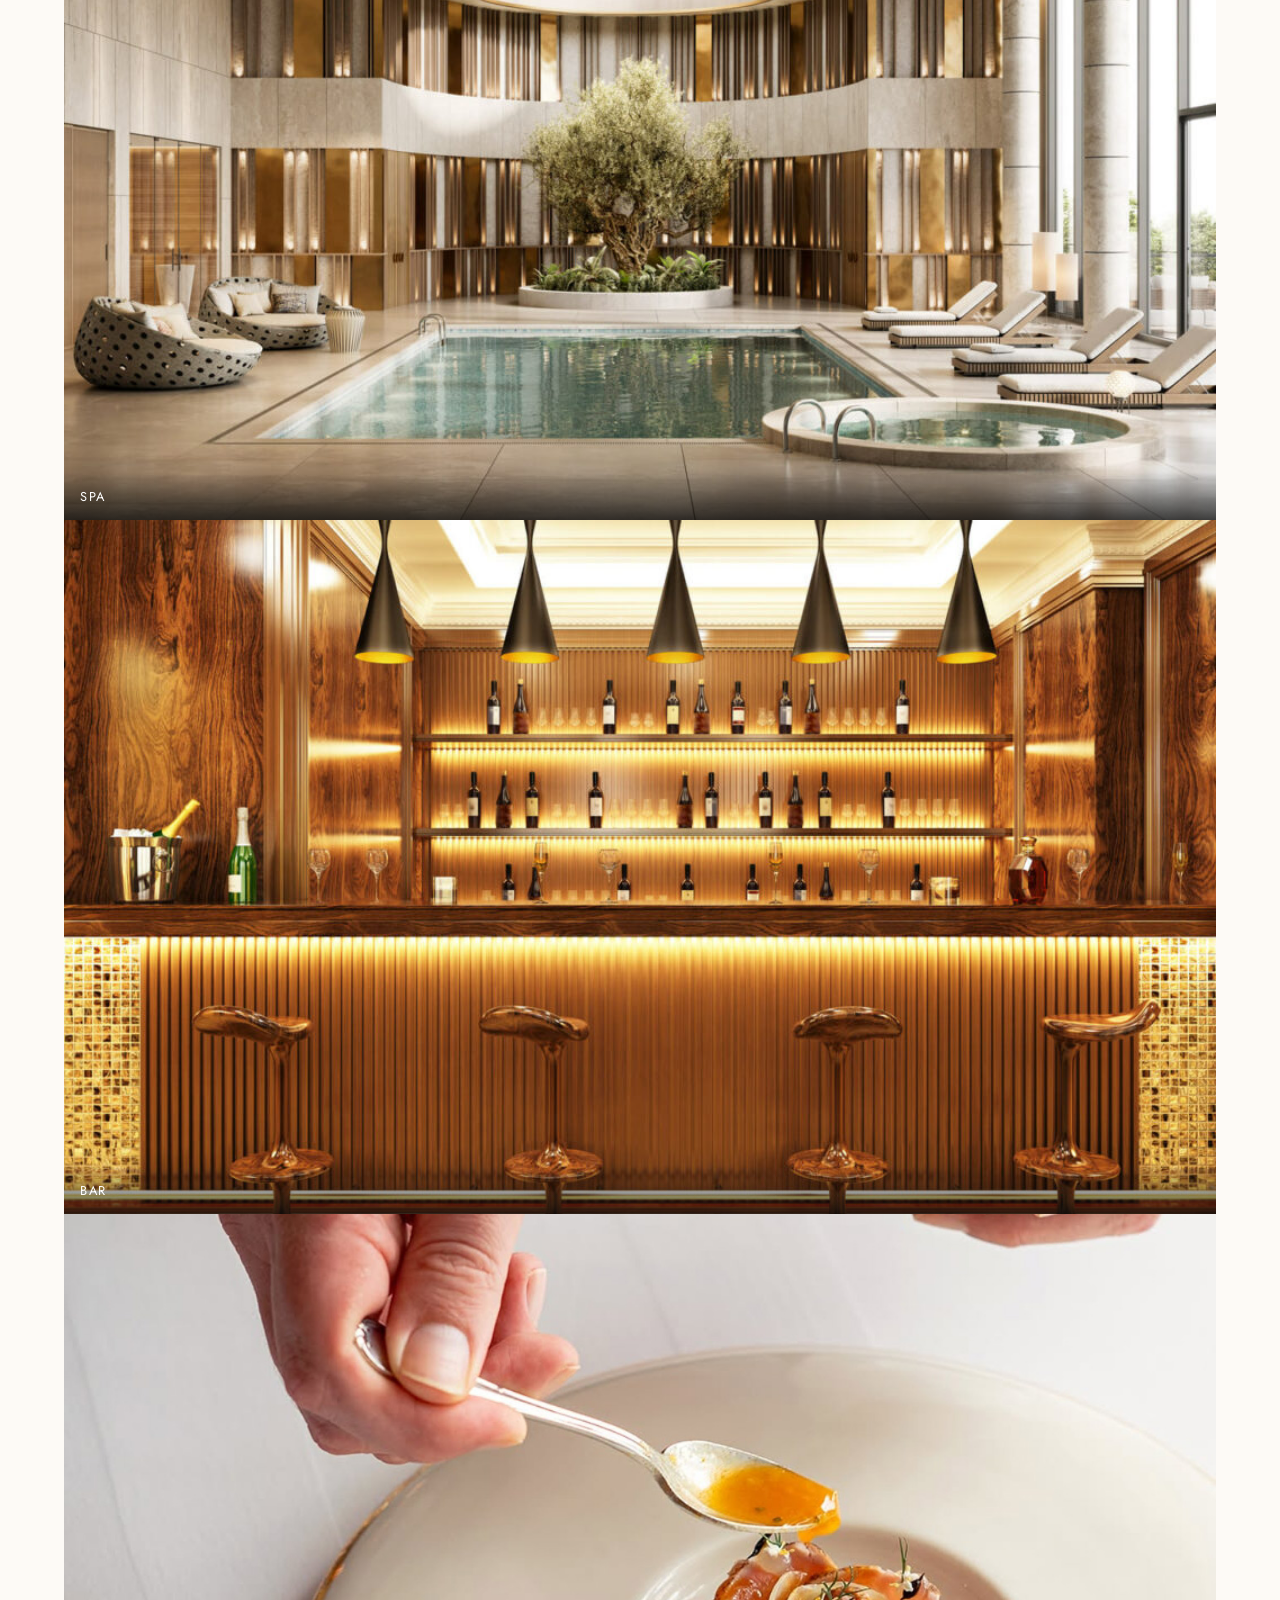
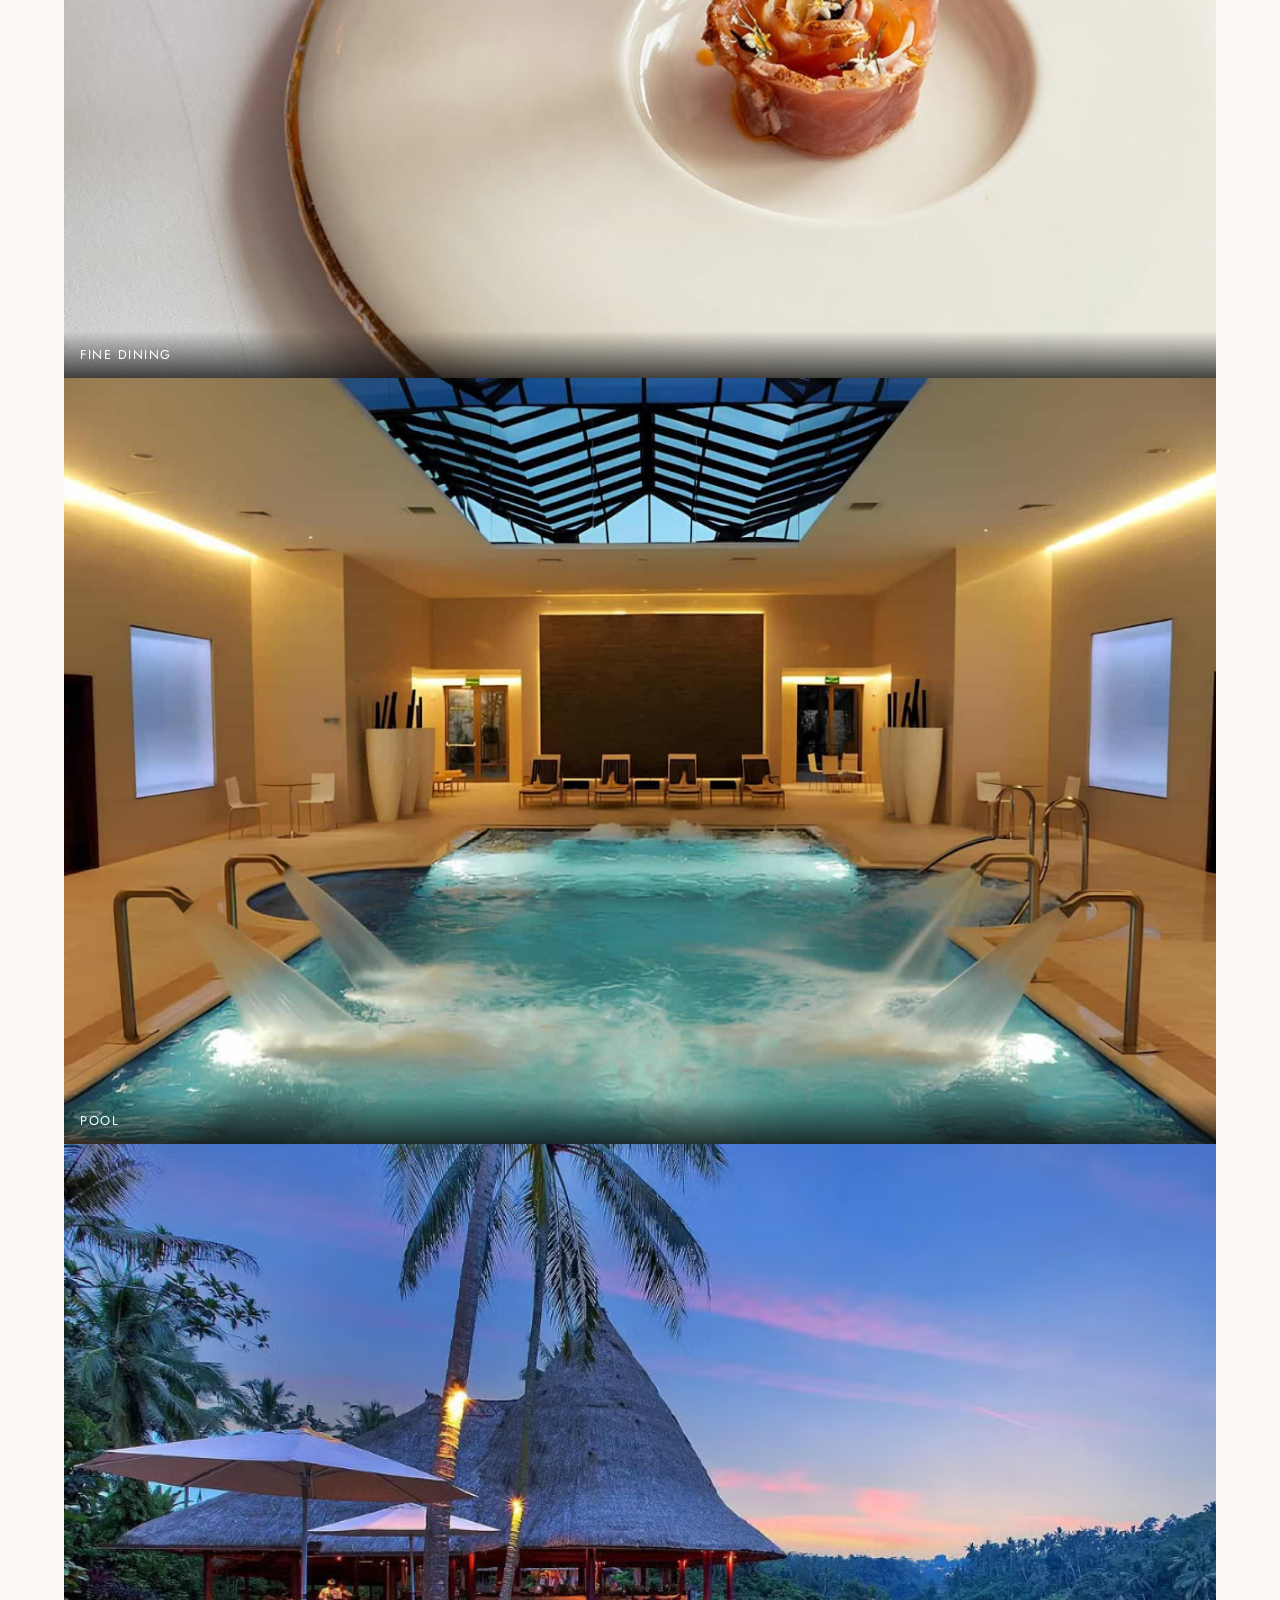
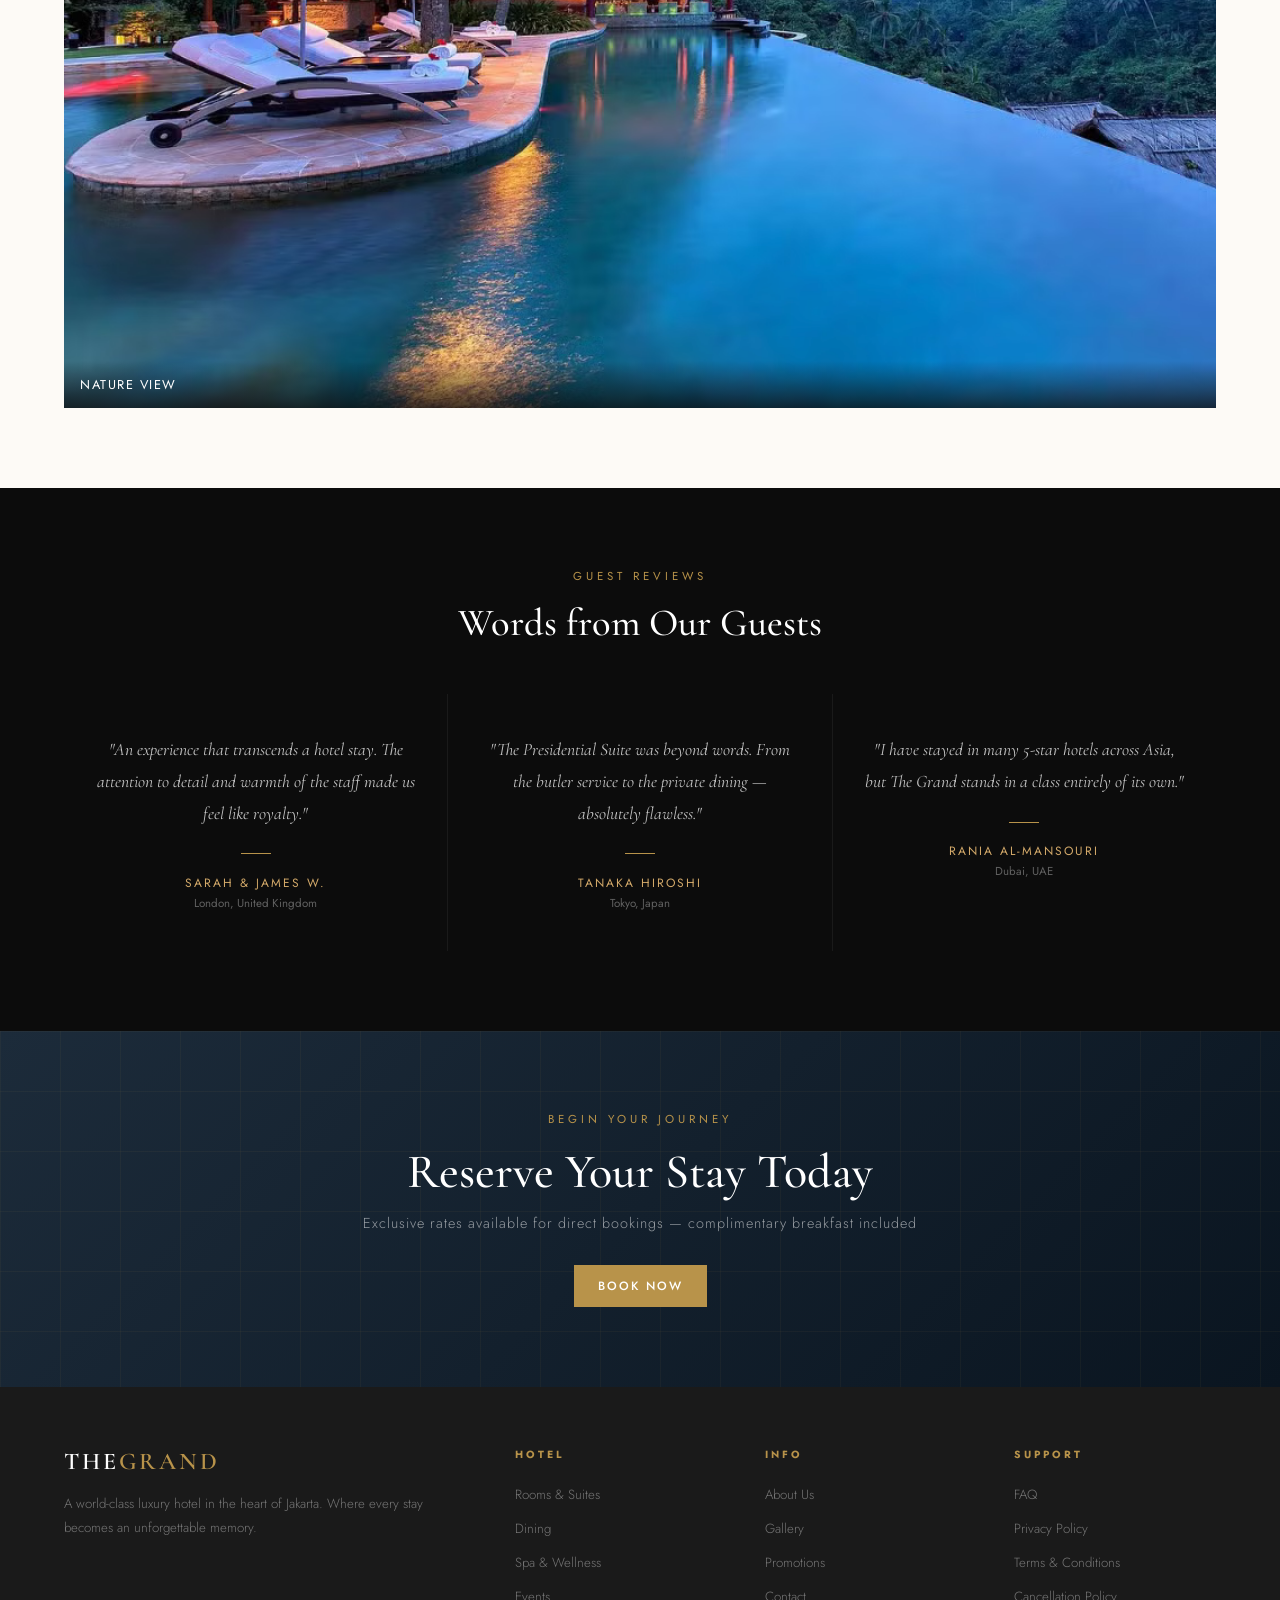
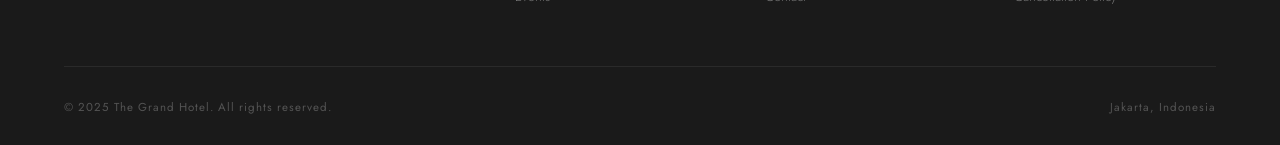
==== commit 6de6f3c8: "remove room-badge-thumb css and remove room-card--featured class" ====
--- a/index.html
+++ b/index.html
@@ -119,7 +119,7 @@
           </a>
         </div>
 
-        <div class="room-card room-card--featured">
+        <div class="room-card">
           <div class="room-img">
             <div class="room-img-inner" id="room-bg">
               <img />
--- a/style.css
+++ b/style.css
@@ -1298,7 +1298,7 @@
   right: 16px;
 }
 
-.room-badge-thumb {
+.room-badge {
   position: absolute;
   top: 14px;
   left: 14px;
@@ -1307,8 +1307,9 @@
   font-size: 0.65rem;
   letter-spacing: 2px;
   text-transform: uppercase;
-  padding: 5px 14px;
-}
+  padding: 5px 12px;
+}
+
 
 .room-summary-body {
   padding: 1.5rem;
@@ -1751,4 +1752,416 @@
   .form-row-2 {
     grid-template-columns: 1fr;
   }
+}
+
+
+/* =============== DETAIL PAGE ================== */
+.room-details-link,
+.detail-reserve,
+.detail-cta .btn-gold {
+  display: inline-block;
+  text-decoration: none;
+  text-align: center;
+}
+
+.detail-hero {
+  position: relative;
+  min-height: 660px;
+  height: 86vh;
+  display: flex;
+  align-items: flex-end;
+  overflow: hidden;
+  background: var(--navy);
+}
+
+.detail-hero>img {
+  position: absolute;
+  inset: 0;
+  width: 100%;
+  height: 100%;
+  object-fit: cover;
+  animation: detail-image-reveal 1s ease-out both;
+}
+
+@keyframes detail-image-reveal {
+  from {
+    opacity: 0;
+    transform: scale(1.035);
+  }
+
+  to {
+    opacity: 1;
+    transform: scale(1);
+  }
+}
+
+.detail-hero-overlay {
+  position: absolute;
+  inset: 0;
+  background:
+    linear-gradient(90deg, rgba(7, 10, 12, 0.78) 0%, rgba(7, 10, 12, 0.18) 68%),
+    linear-gradient(0deg, rgba(7, 10, 12, 0.78) 0%, transparent 55%);
+}
+
+.detail-hero-content {
+  position: relative;
+  z-index: 1;
+  width: 100%;
+  max-width: 1280px;
+  margin: 0 auto;
+  padding: 0 5% 5.5rem;
+  color: #fff;
+}
+
+.detail-back {
+  position: absolute;
+  bottom: calc(100% + 8rem);
+  display: inline-flex;
+  align-items: center;
+  gap: 0.7rem;
+  color: rgba(255, 255, 255, 0.76);
+  font-size: 0.7rem;
+  letter-spacing: 2px;
+  text-decoration: none;
+  text-transform: uppercase;
+  transition: color 0.2s ease;
+}
+
+.detail-back:hover {
+  color: var(--gold-mid);
+}
+
+.detail-back span {
+  font-size: 1.1rem;
+}
+
+.detail-eyebrow {
+  color: var(--gold-mid);
+  font-size: 0.72rem;
+  letter-spacing: 4px;
+  margin-bottom: 0.9rem;
+  text-transform: uppercase;
+}
+
+.detail-hero h1 {
+  max-width: 780px;
+  color: #fff;
+  font-family: "Cormorant Garamond", serif;
+  font-size: clamp(3.2rem, 7vw, 6.4rem);
+  font-weight: 500;
+  letter-spacing: -1px;
+  line-height: 0.95;
+}
+
+.detail-tagline {
+  max-width: 570px;
+  margin-top: 1.4rem;
+  color: rgba(255, 255, 255, 0.72);
+  font-family: "Cormorant Garamond", serif;
+  font-size: clamp(1.15rem, 2vw, 1.55rem);
+  font-style: italic;
+  font-weight: 400;
+}
+
+.detail-overview {
+  display: grid;
+  grid-template-columns: minmax(0, 1fr) 340px;
+  gap: clamp(3rem, 8vw, 8rem);
+  max-width: 1200px;
+  margin: 0 auto;
+  padding: 7rem 5%;
+}
+
+.detail-copy h2,
+.detail-section-heading h2,
+.detail-cta h2 {
+  color: var(--ink);
+  font-family: "Cormorant Garamond", serif;
+  font-size: clamp(2.3rem, 4vw, 3.6rem);
+  font-weight: 500;
+  line-height: 1.08;
+}
+
+.detail-copy>p:last-of-type {
+  max-width: 690px;
+  margin-top: 1.5rem;
+  color: var(--muted);
+  font-size: 1rem;
+  font-weight: 300;
+  line-height: 1.95;
+}
+
+.detail-facts {
+  display: grid;
+  grid-template-columns: repeat(4, 1fr);
+  margin-top: 3.5rem;
+  border-top: 1px solid var(--border);
+  border-bottom: 1px solid var(--border);
+}
+
+.detail-fact {
+  min-width: 0;
+  padding: 1.4rem 1rem 1.4rem 0;
+  border-right: 1px solid var(--border);
+}
+
+.detail-fact:not(:first-child) {
+  padding-left: 1.2rem;
+}
+
+.detail-fact:last-child {
+  border-right: none;
+}
+
+.detail-fact-value,
+.detail-fact-label {
+  display: block;
+}
+
+.detail-fact-value {
+  color: var(--ink);
+  font-family: "Cormorant Garamond", serif;
+  font-size: 1.8rem;
+  font-weight: 600;
+  line-height: 1;
+}
+
+.detail-fact-label {
+  margin-top: 0.45rem;
+  color: var(--muted);
+  font-size: 0.6rem;
+  letter-spacing: 1.5px;
+  text-transform: uppercase;
+}
+
+.detail-rate-card {
+  align-self: start;
+  padding: 2.3rem;
+  background: var(--ink);
+  box-shadow: 18px 18px 0 var(--gold-light);
+}
+
+.detail-rate-label {
+  color: var(--gold-mid);
+  font-size: 0.65rem;
+  letter-spacing: 2.5px;
+  text-transform: uppercase;
+}
+
+.detail-rate {
+  margin-top: 0.7rem;
+  color: #fff;
+  font-family: "Cormorant Garamond", serif;
+  font-size: 2.7rem;
+  font-weight: 500;
+  line-height: 1;
+}
+
+.detail-rate::after {
+  content: " / night";
+  color: rgba(255, 255, 255, 0.46);
+  font-family: "Jost", sans-serif;
+  font-size: 0.65rem;
+  font-weight: 300;
+  letter-spacing: 1px;
+  text-transform: uppercase;
+}
+
+.detail-rate-note {
+  margin: 0.7rem 0 1.7rem;
+  color: rgba(255, 255, 255, 0.4);
+  font-size: 0.72rem;
+}
+
+.detail-reserve {
+  width: 100%;
+}
+
+.detail-contact-link {
+  display: block;
+  margin-top: 1.2rem;
+  color: rgba(255, 255, 255, 0.55);
+  font-size: 0.7rem;
+  letter-spacing: 1.5px;
+  text-align: center;
+  text-decoration: none;
+  text-transform: uppercase;
+}
+
+.detail-contact-link:hover {
+  color: #fff;
+}
+
+.detail-amenities {
+  padding: 6.5rem max(5%, calc((100vw - 1200px) / 2));
+  background: var(--bg);
+}
+
+.detail-section-heading {
+  display: flex;
+  align-items: flex-end;
+  justify-content: space-between;
+  gap: 2rem;
+  margin-bottom: 3rem;
+}
+
+.detail-section-heading>p {
+  max-width: 280px;
+  padding-bottom: 0.5rem;
+  color: var(--muted);
+  font-size: 0.85rem;
+  font-weight: 300;
+  line-height: 1.7;
+}
+
+.amenities-grid {
+  display: grid;
+  grid-template-columns: repeat(3, 1fr);
+  border-top: 1px solid var(--border);
+  border-left: 1px solid var(--border);
+}
+
+.amenity-card {
+  display: flex;
+  align-items: center;
+  min-height: 118px;
+  gap: 1.2rem;
+  padding: 1.6rem;
+  border-right: 1px solid var(--border);
+  border-bottom: 1px solid var(--border);
+  background: rgba(255, 255, 255, 0.5);
+  color: var(--text);
+  font-size: 0.87rem;
+}
+
+.amenity-number {
+  color: var(--gold);
+  font-family: "Cormorant Garamond", serif;
+  font-size: 1.35rem;
+  font-style: italic;
+}
+
+.detail-gallery {
+  display: grid;
+  grid-template-columns: 2fr 1fr;
+  grid-template-rows: repeat(2, 260px);
+  gap: 4px;
+  padding: 4px;
+  background: #fff;
+}
+
+.detail-gallery-main {
+  grid-row: 1 / 3;
+}
+
+.detail-gallery img {
+  width: 100%;
+  height: 100%;
+  object-fit: cover;
+}
+
+.detail-cta {
+  padding: 7rem 5%;
+  background: var(--navy);
+  text-align: center;
+}
+
+.detail-cta h2 {
+  max-width: 620px;
+  margin: 0 auto 2rem;
+  color: #fff;
+}
+
+@media (max-width: 900px) {
+  .detail-hero {
+    min-height: 560px;
+    height: 76vh;
+  }
+
+  .detail-overview {
+    grid-template-columns: 1fr;
+    gap: 3rem;
+    padding-top: 5rem;
+    padding-bottom: 5rem;
+  }
+
+  .detail-rate-card {
+    max-width: 480px;
+  }
+
+  .amenities-grid {
+    grid-template-columns: repeat(2, 1fr);
+  }
+}
+
+@media (max-width: 600px) {
+  .room-detail-page .nav-links {
+    gap: 12px;
+    width: auto;
+  }
+
+  .room-detail-page .nav-links a {
+    font-size: 10px;
+  }
+
+  .detail-hero {
+    min-height: 520px;
+    height: 72vh;
+  }
+
+  .detail-hero-content {
+    padding-bottom: 3rem;
+  }
+
+  .detail-back {
+    bottom: calc(100% + 4.5rem);
+  }
+
+  .detail-facts {
+    grid-template-columns: repeat(2, 1fr);
+  }
+
+  .detail-fact:nth-child(2) {
+    border-right: none;
+  }
+
+  .detail-fact:nth-child(-n + 2) {
+    border-bottom: 1px solid var(--border);
+  }
+
+  .detail-fact:nth-child(3) {
+    padding-left: 0;
+  }
+
+  .detail-rate-card {
+    margin-right: 12px;
+  }
+
+  .detail-section-heading {
+    display: block;
+  }
+
+  .detail-section-heading>p {
+    margin-top: 1rem;
+  }
+
+  .amenities-grid {
+    grid-template-columns: 1fr;
+  }
+
+  .detail-gallery {
+    grid-template-columns: 1fr 1fr;
+    grid-template-rows: 320px 180px;
+  }
+
+  .detail-gallery-main {
+    grid-column: 1 / 3;
+    grid-row: auto;
+  }
+}
+
+@media (prefers-reduced-motion: reduce) {
+  .detail-hero>img {
+    animation: none;
+  }
 }
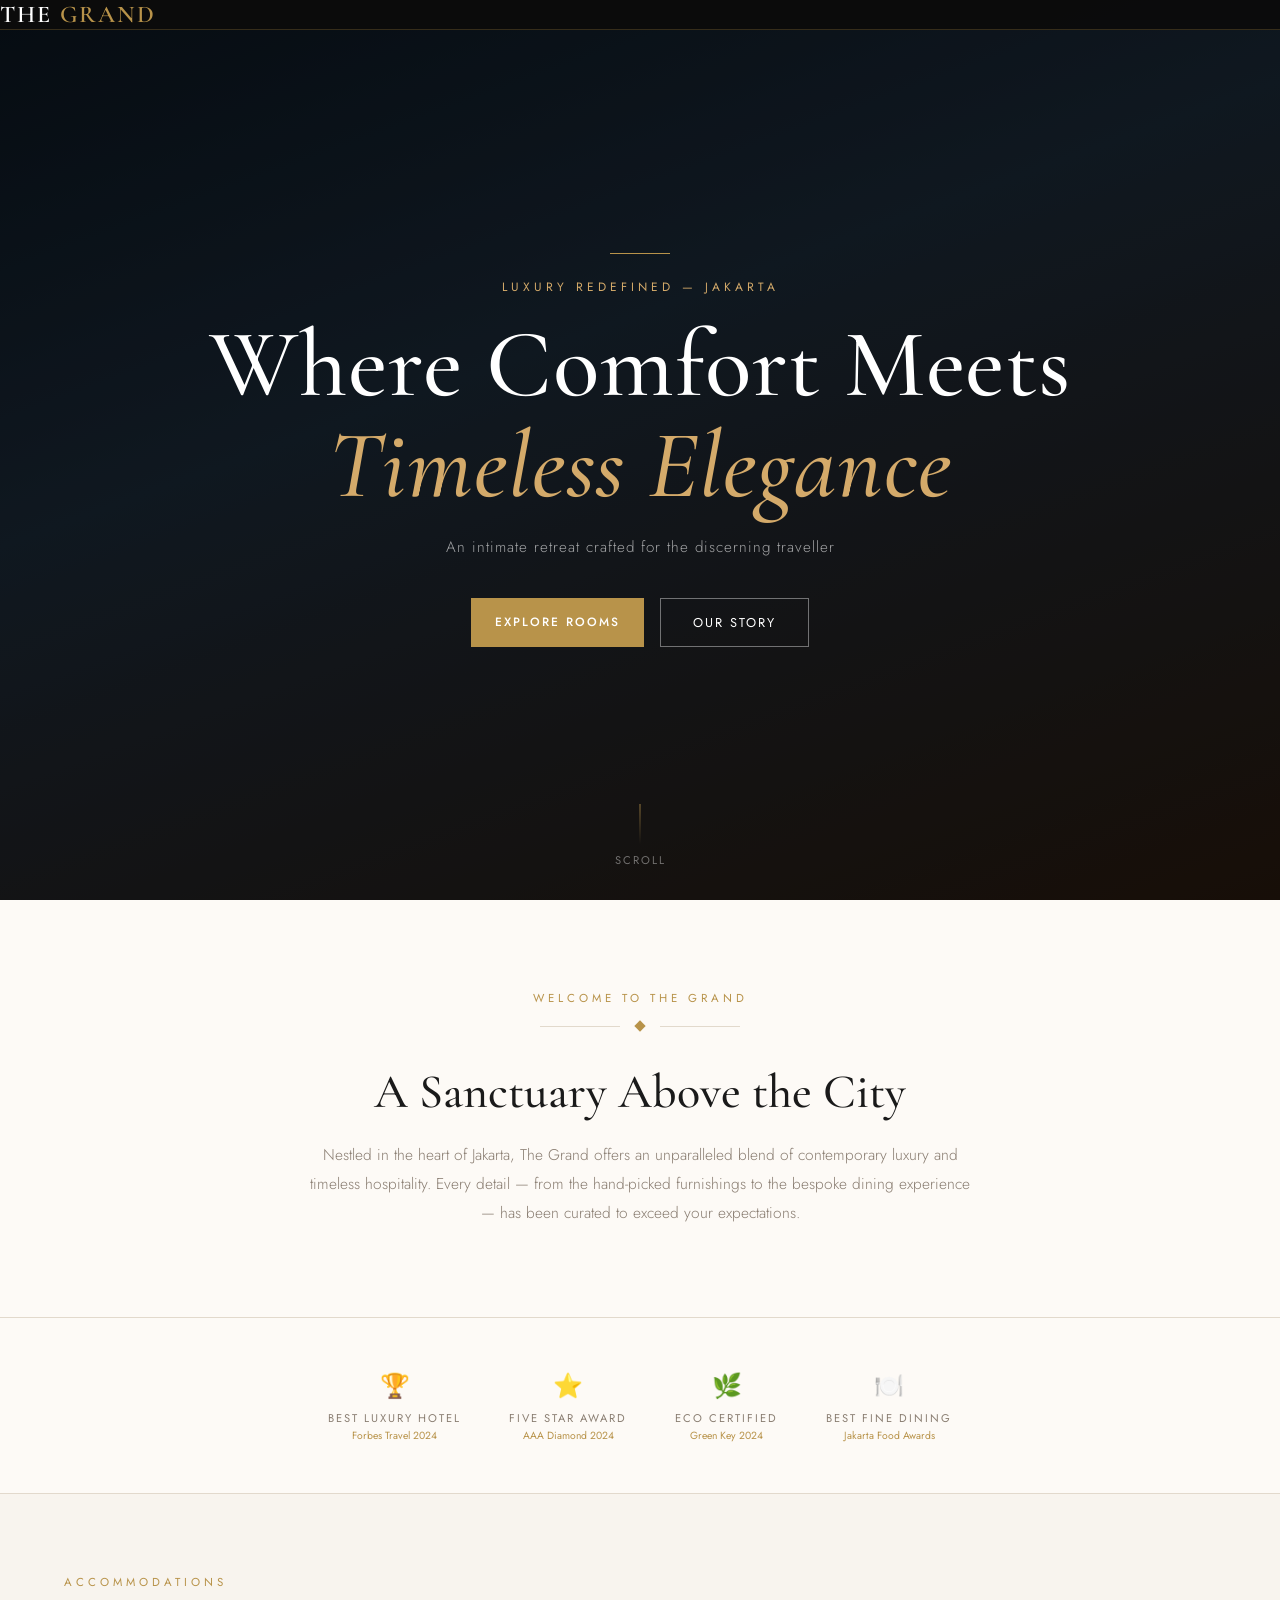
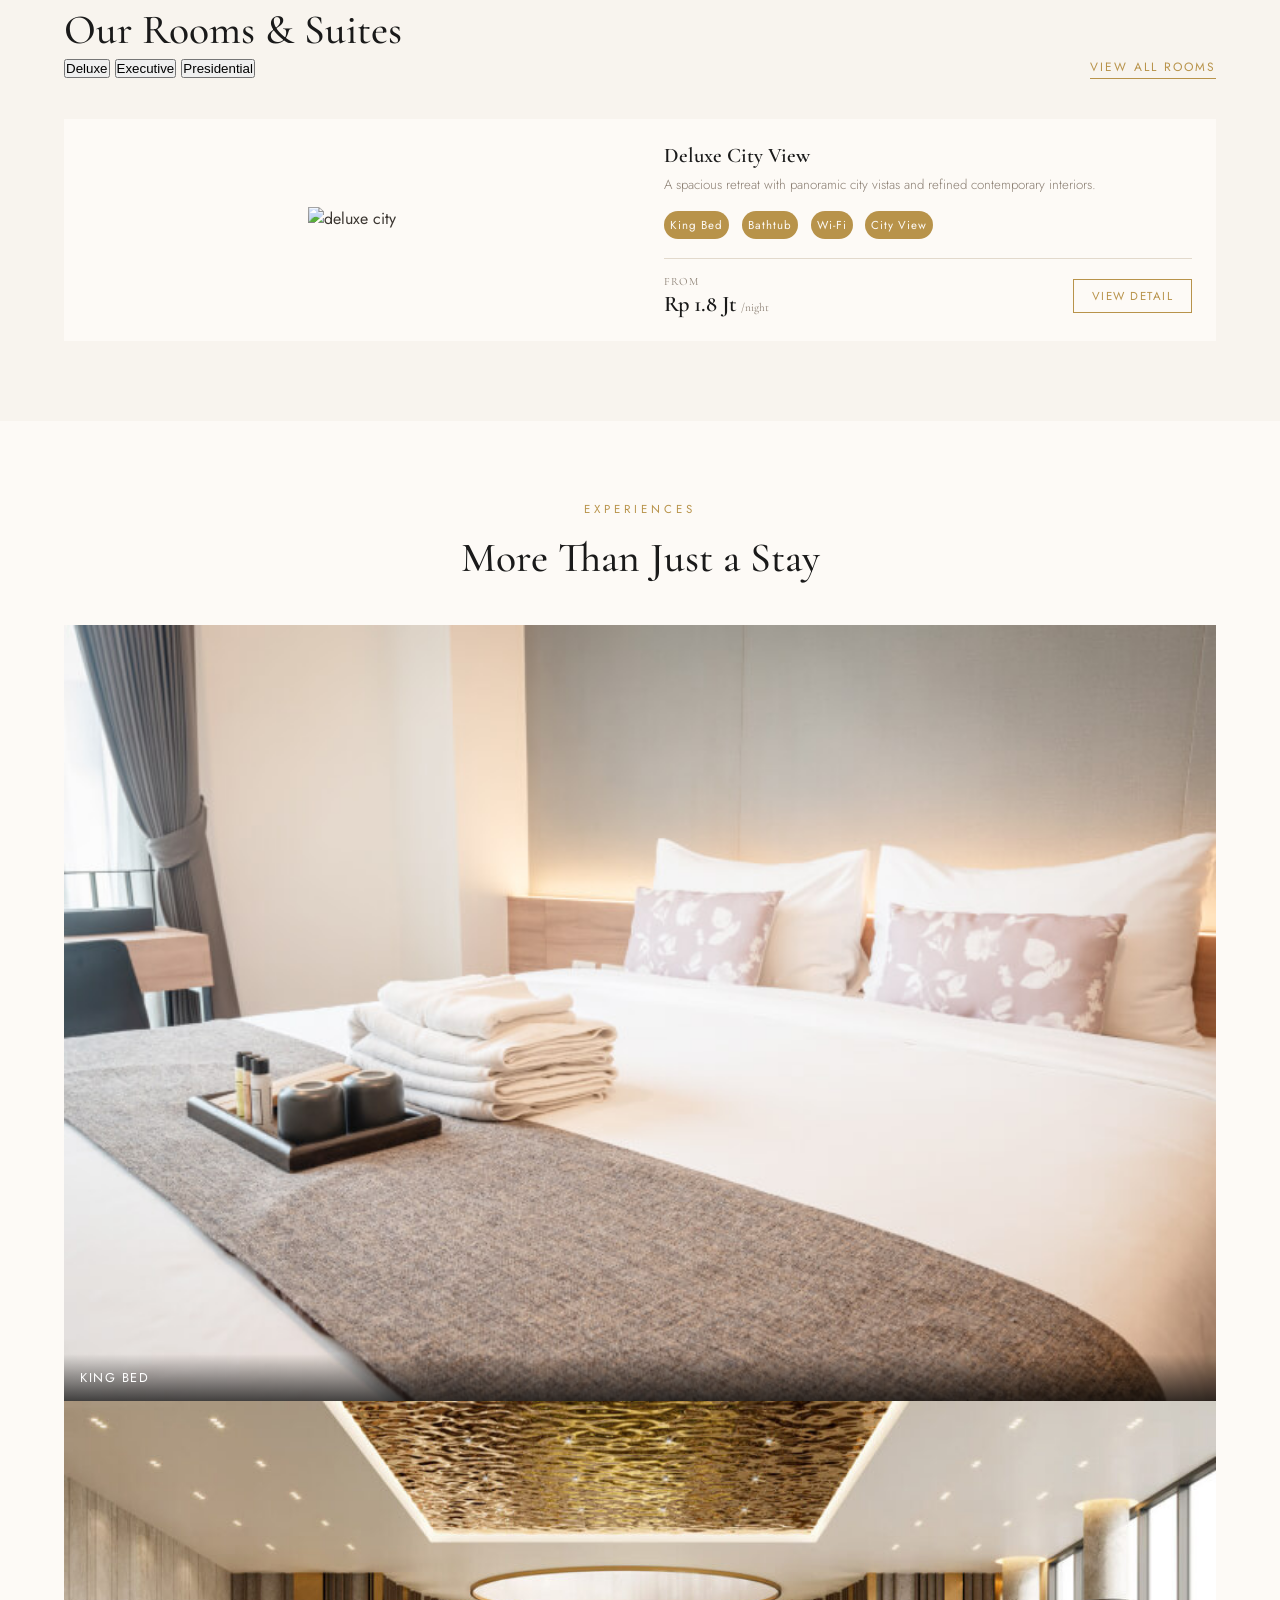
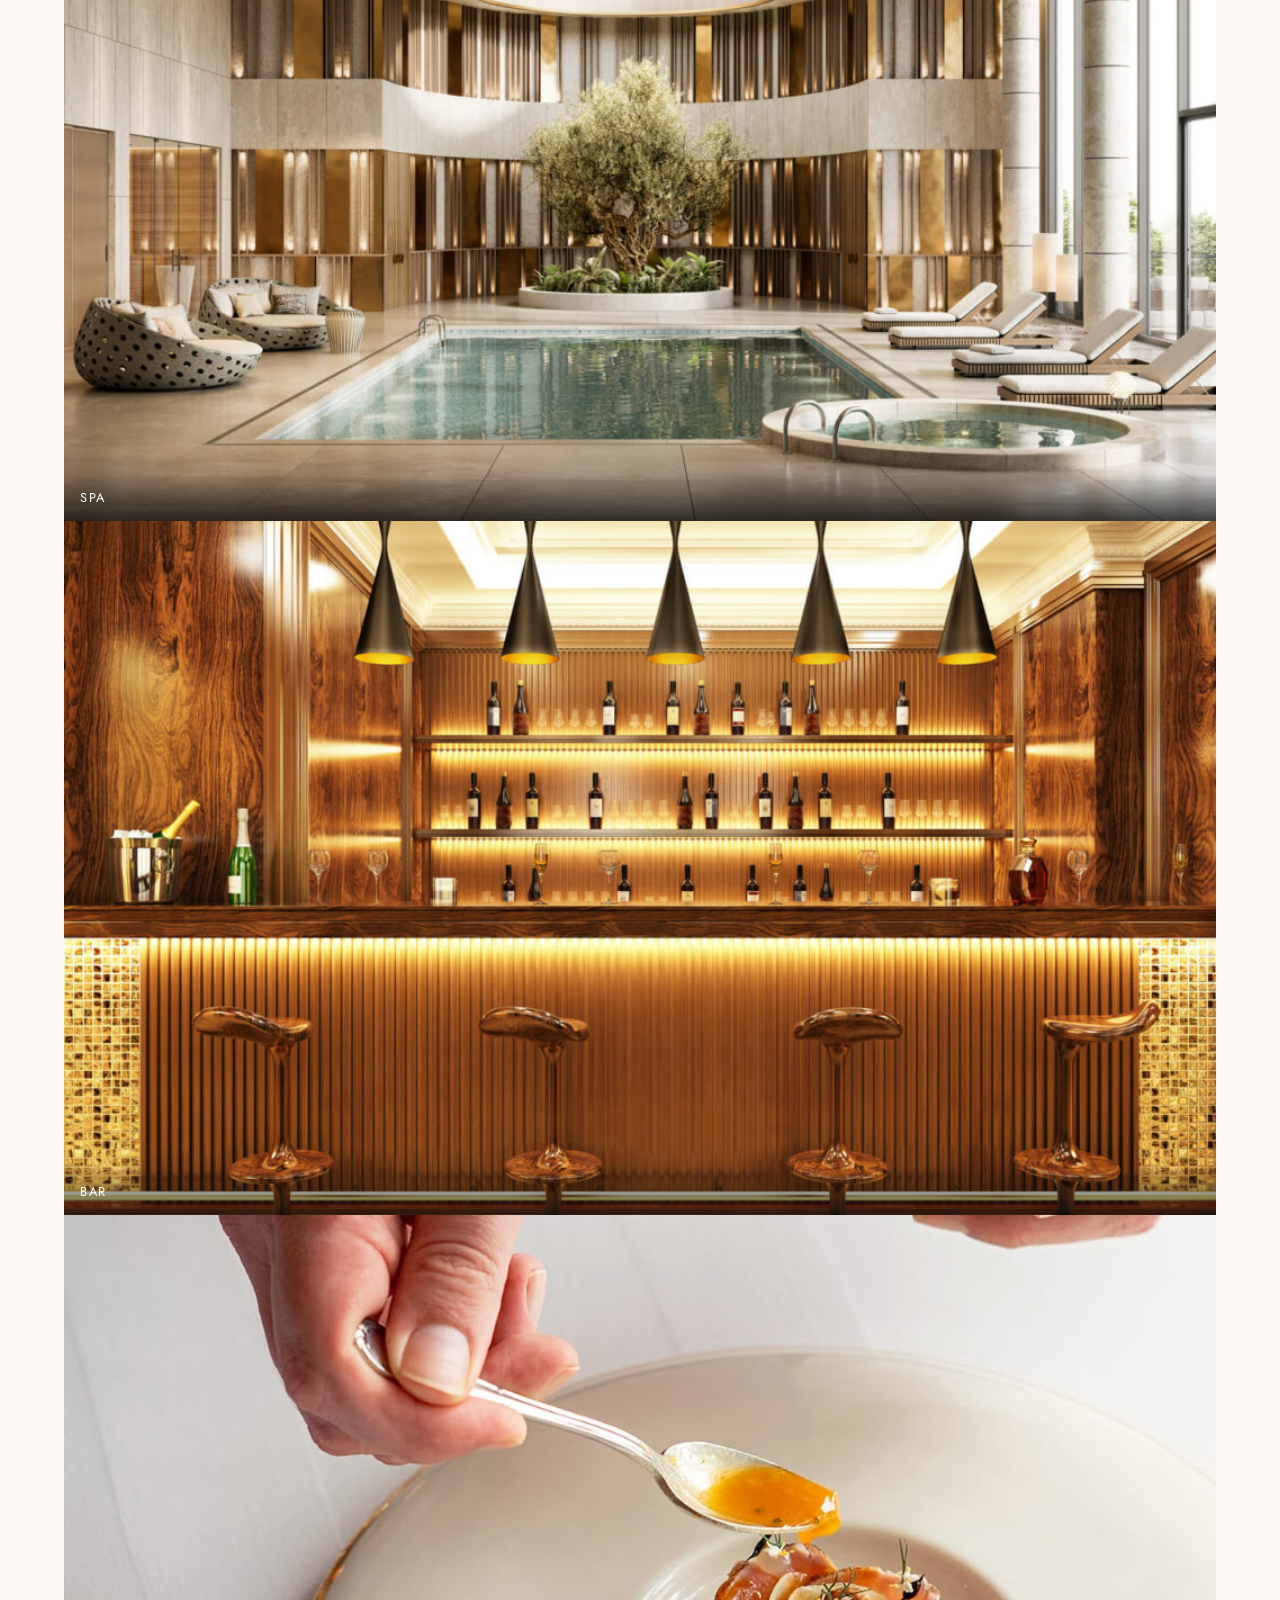
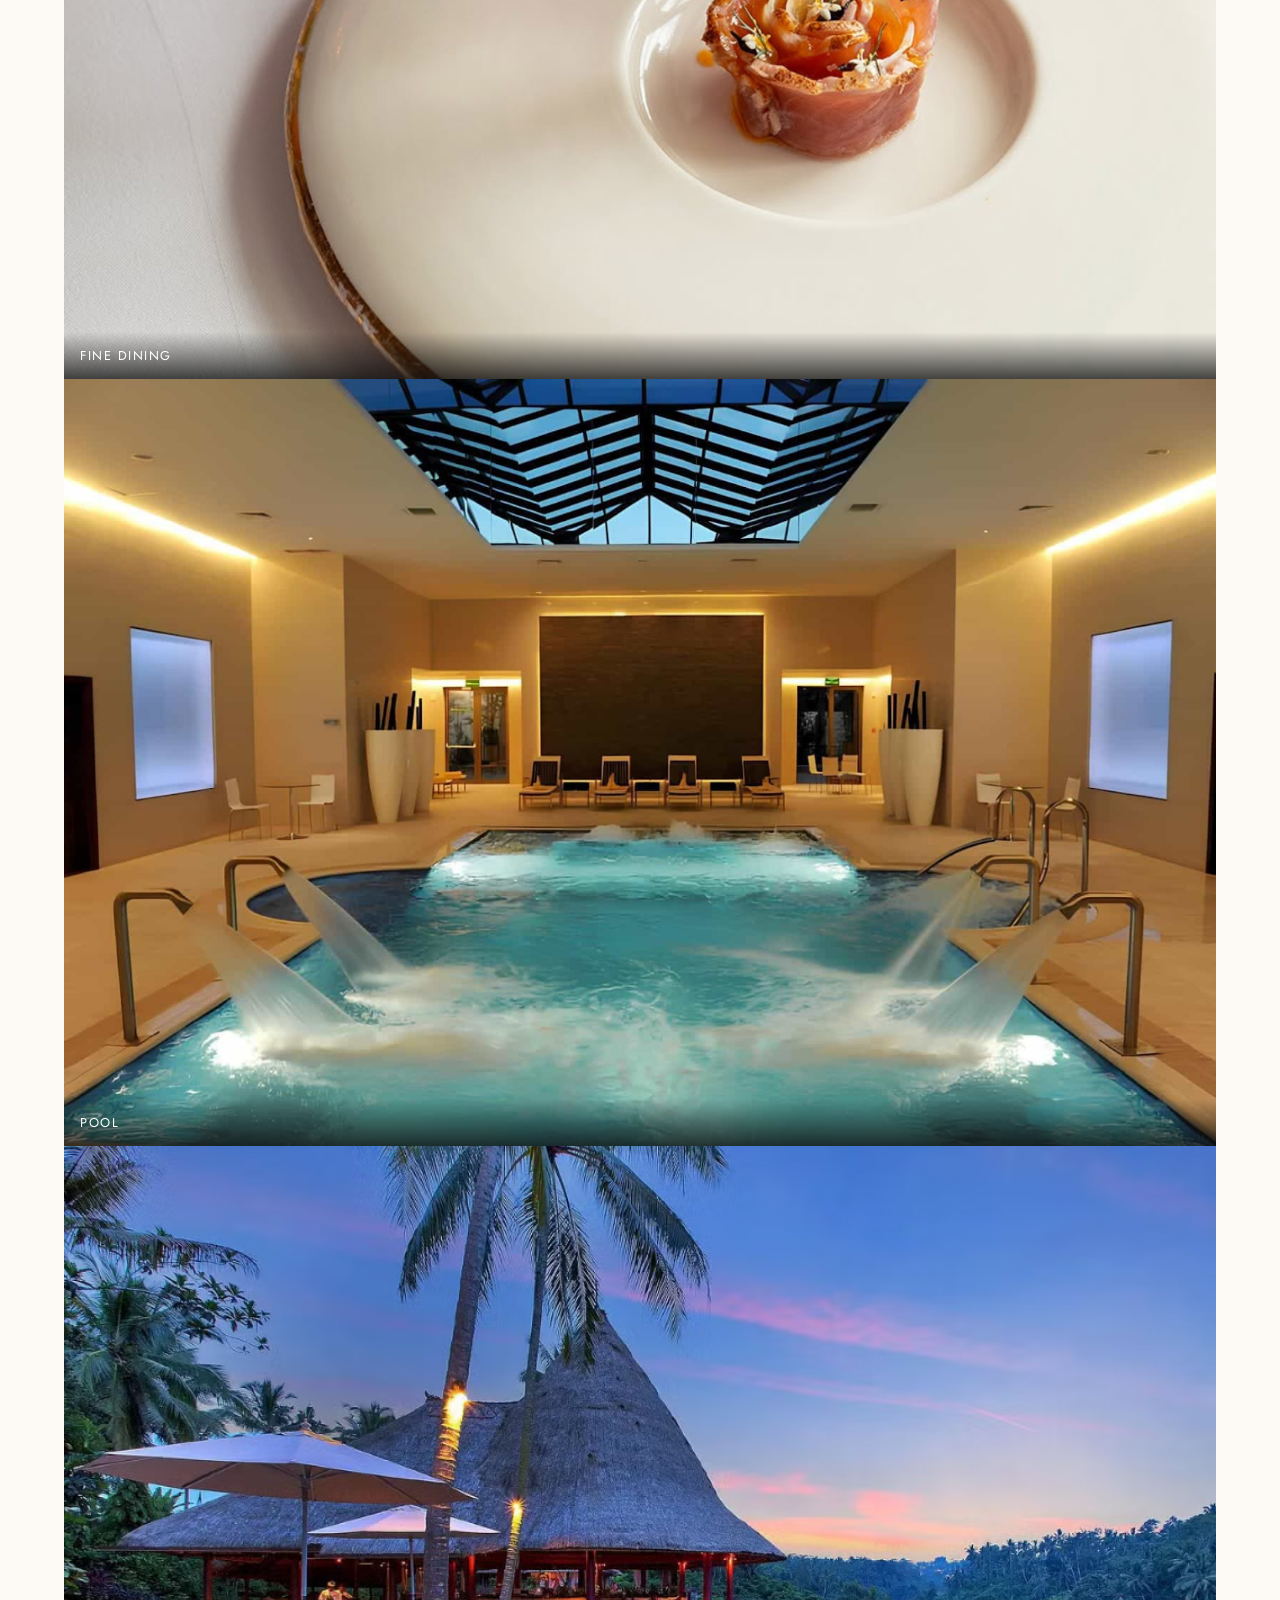
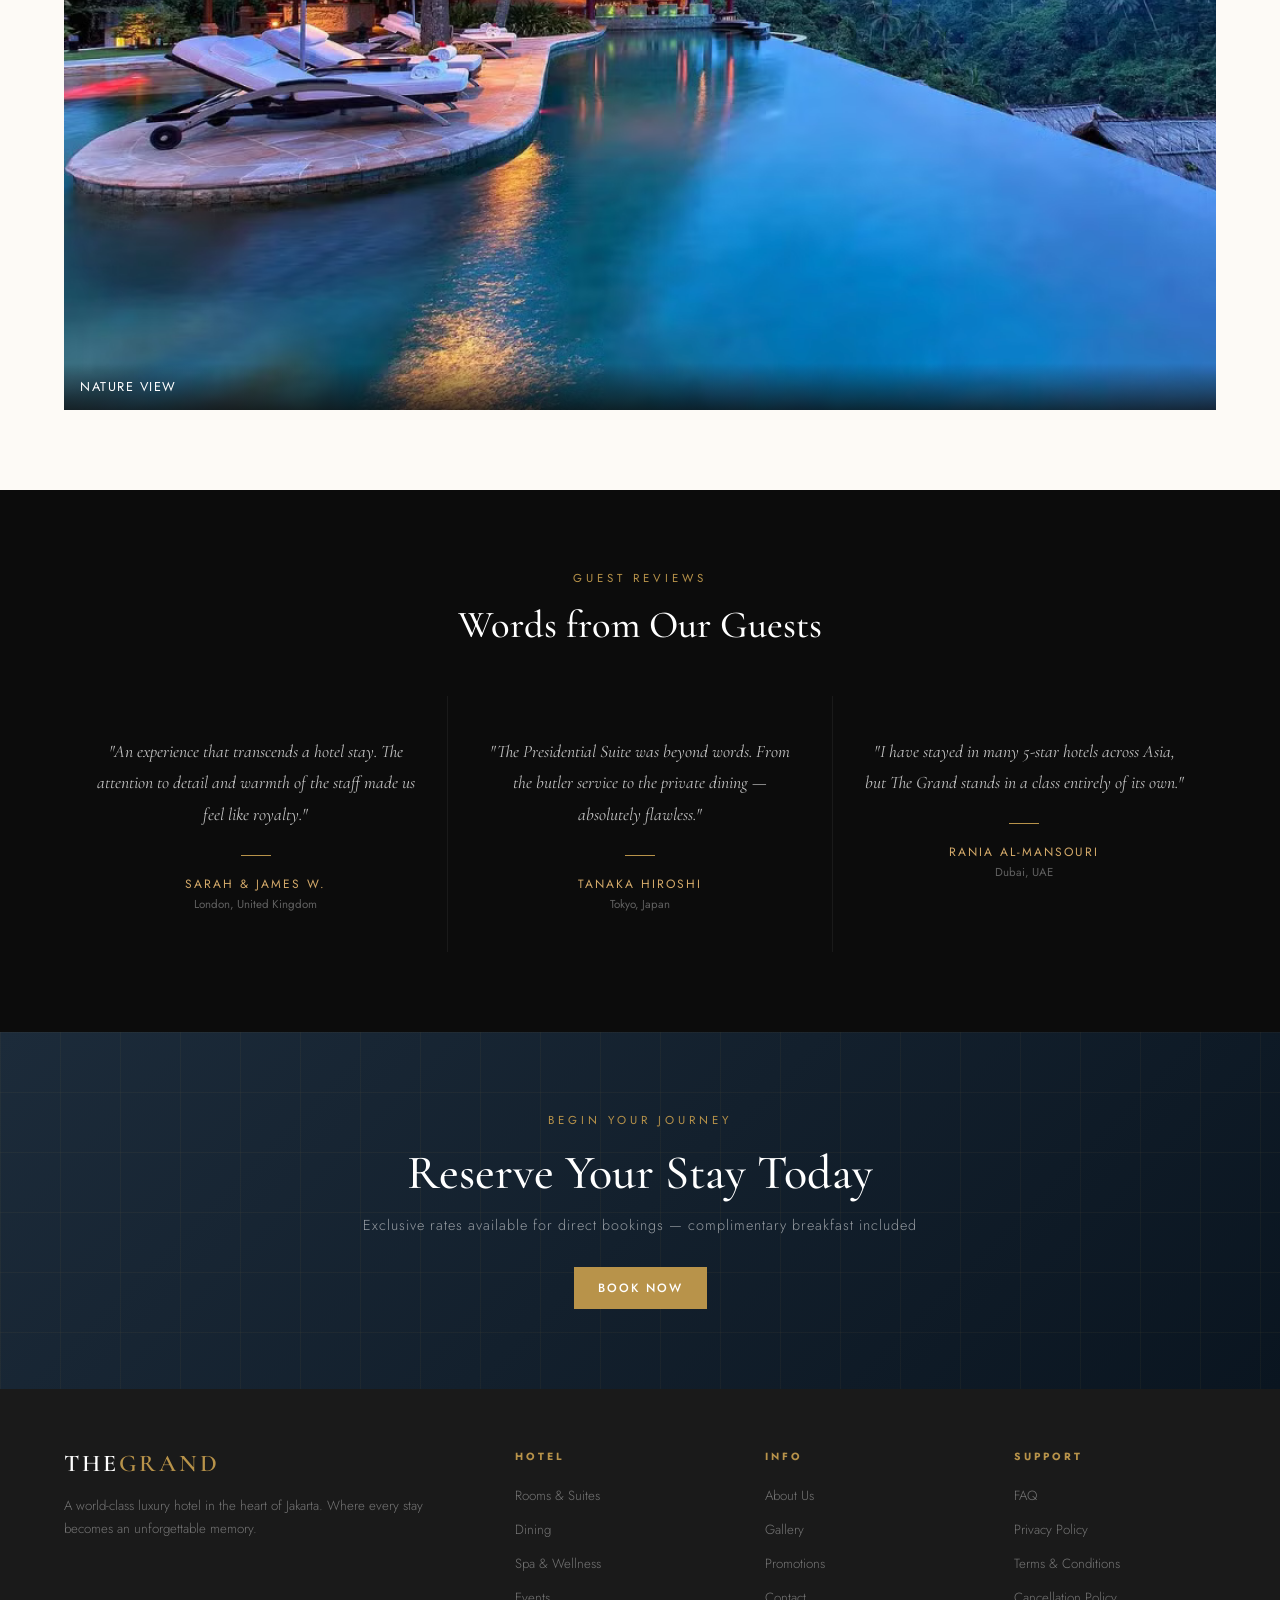
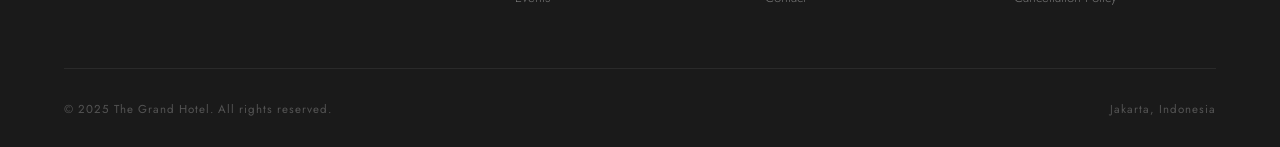
==== commit 2ba26eff: "add id=details-page at details.html, minor revise for rooms-section at index.html, change css for ex" ====
--- a/index.html
+++ b/index.html
@@ -122,9 +122,7 @@
         <div class="room-card">
           <div class="room-img">
             <div class="room-img-inner" id="room-bg">
-              <img />
-              <div class="room-pattern"></div>
-              <div class="room-badge" id="room-badge">Deluxe</div>
+              <img alt="deluxe city"/>
             </div>
           </div>
 
@@ -135,10 +133,10 @@
               contemporary interiors.
             </p>
             <div class="room-amenities" id="room-amenities">
-              <span class="amenity">🛏 King Bed</span>
-              <span class="amenity">🛁 Bathtub</span>
-              <span class="amenity">📶 Wi-Fi</span>
-              <span class="amenity">🌆 City View</span>
+              <span class="amenity">King Bed</span>
+              <span class="amenity">Bathtub</span>
+              <span class="amenity">Wi-Fi</span>
+              <span class="amenity">City View</span>
             </div>
             <div class="room-footer">
               <div class="room-price">
--- a/style.css
+++ b/style.css
@@ -232,28 +232,7 @@
 }
 
 /* filter btn css */
-.room-filter-btns {
-  display: flex;
-  gap: 0.5rem;
-}
-
-.filter-btn {
-  padding: 0.4rem 1rem;
-  border: 1px solid var(--gold);
-  background: transparent;
-  color: var(--gold);
-  font-family: inherit;
-  font-size: 0.8rem;
-  letter-spacing: 1px;
-  cursor: pointer;
-  transition: background 0.3s, color 0.3s;
-}
-
-.filter-btn:hover,
-.filter-btn.active {
-  background: var(--gold);
-  color: white;
-}
+
 
 /* filter btn css end */
 
@@ -314,9 +293,7 @@
 }
 
 .room-img-inner {
-  /* height: 100%; */
   min-width: 100%;
-  background: linear-gradient(135deg, var(--navy) 0%, #2a3a4a 100%);
   display: flex;
   align-items: center;
   justify-content: center;
@@ -365,10 +342,13 @@
 .amenity {
   font-size: 0.72rem;
   letter-spacing: 1px;
-  color: var(--muted);
+  color: var(--white);
   display: flex;
   align-items: center;
   gap: 4px;
+  background-color: var(--gold);
+  padding: 6px;
+  border-radius: 16px;
 }
 
 .room-footer {
@@ -634,7 +614,7 @@
   color: #fff;
 }
 
-.rooms-list {
+#rooms-list {
   padding: 60px 5%;
   display: flex;
   flex-direction: column;
@@ -656,9 +636,7 @@
 }
 
 .room-list-img {
-  height: 280px;
   overflow: hidden;
-  transition: all 0.5s ease-in-out;
 }
 
 .room-list-img img {
@@ -1882,7 +1860,7 @@
   line-height: 1.08;
 }
 
-.detail-copy>p:last-of-type {
+.detail-info>p:last-of-type {
   max-width: 690px;
   margin-top: 1.5rem;
   color: var(--muted);
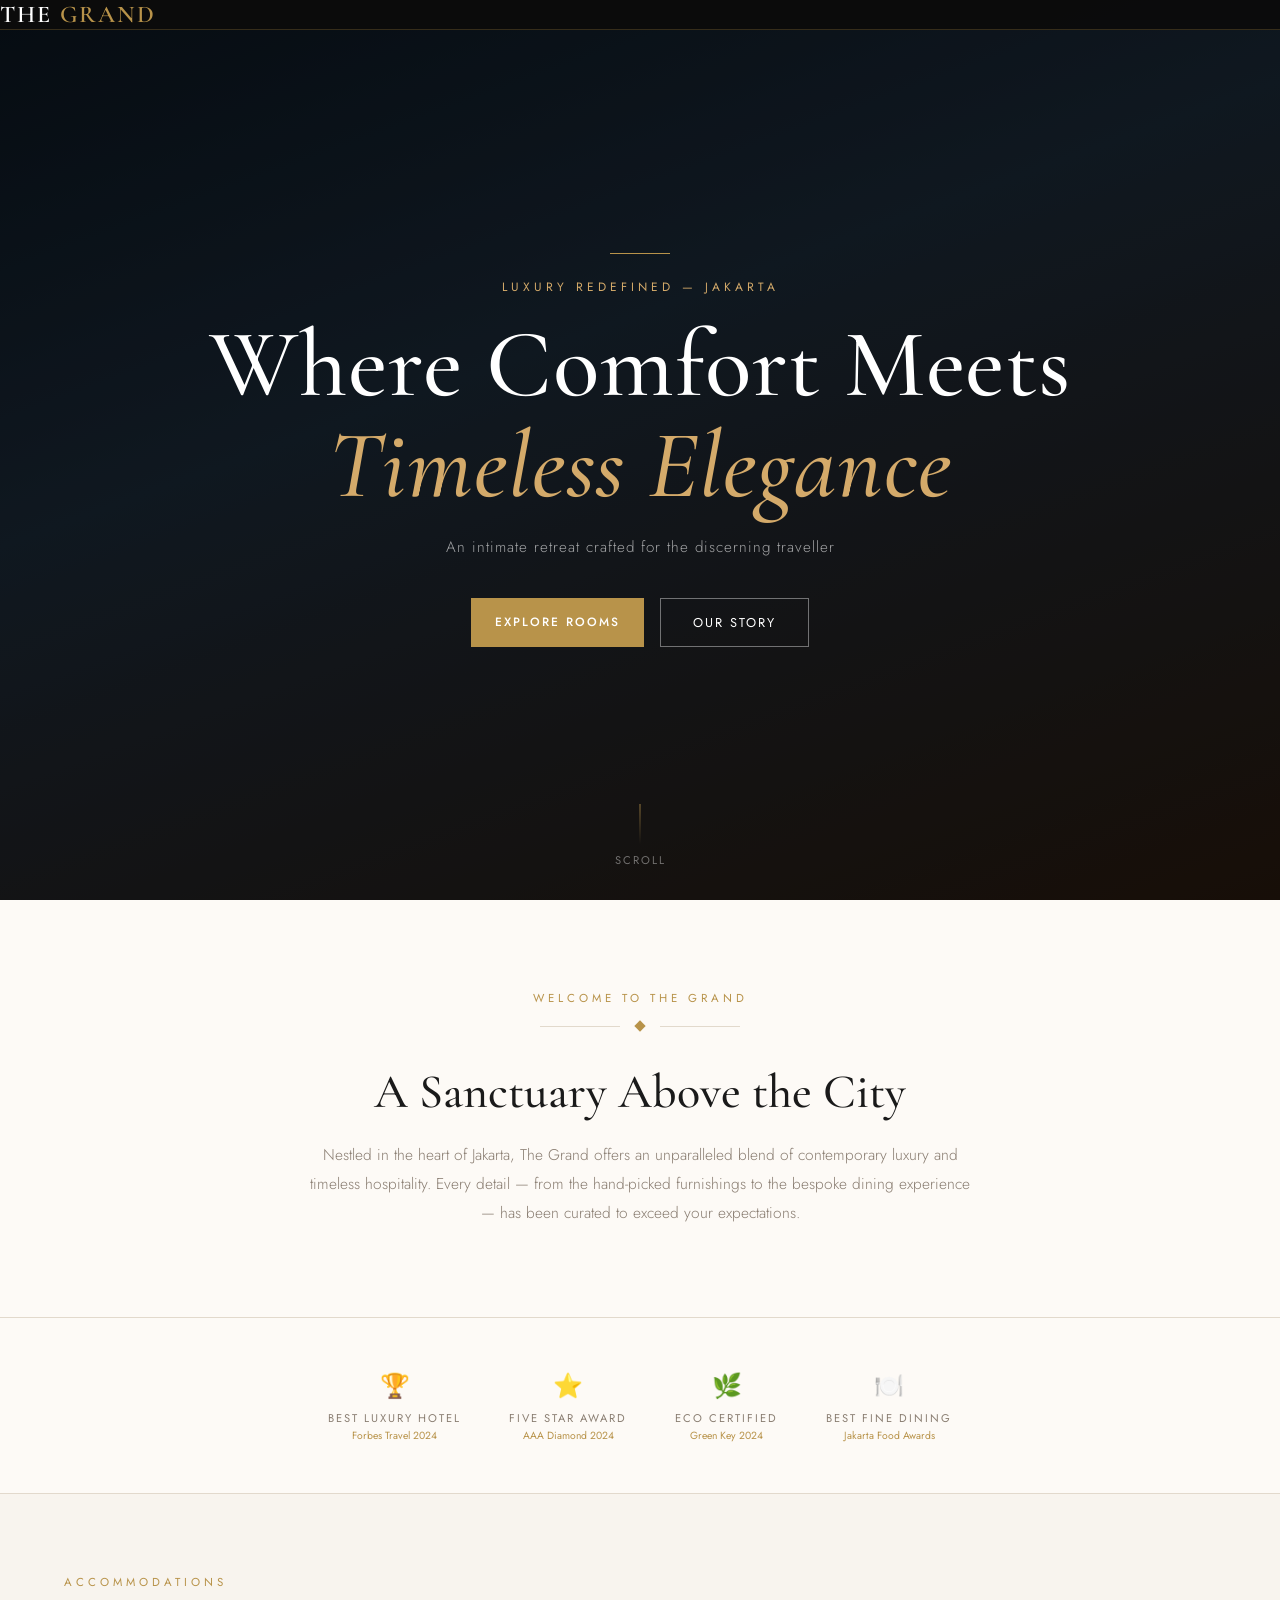
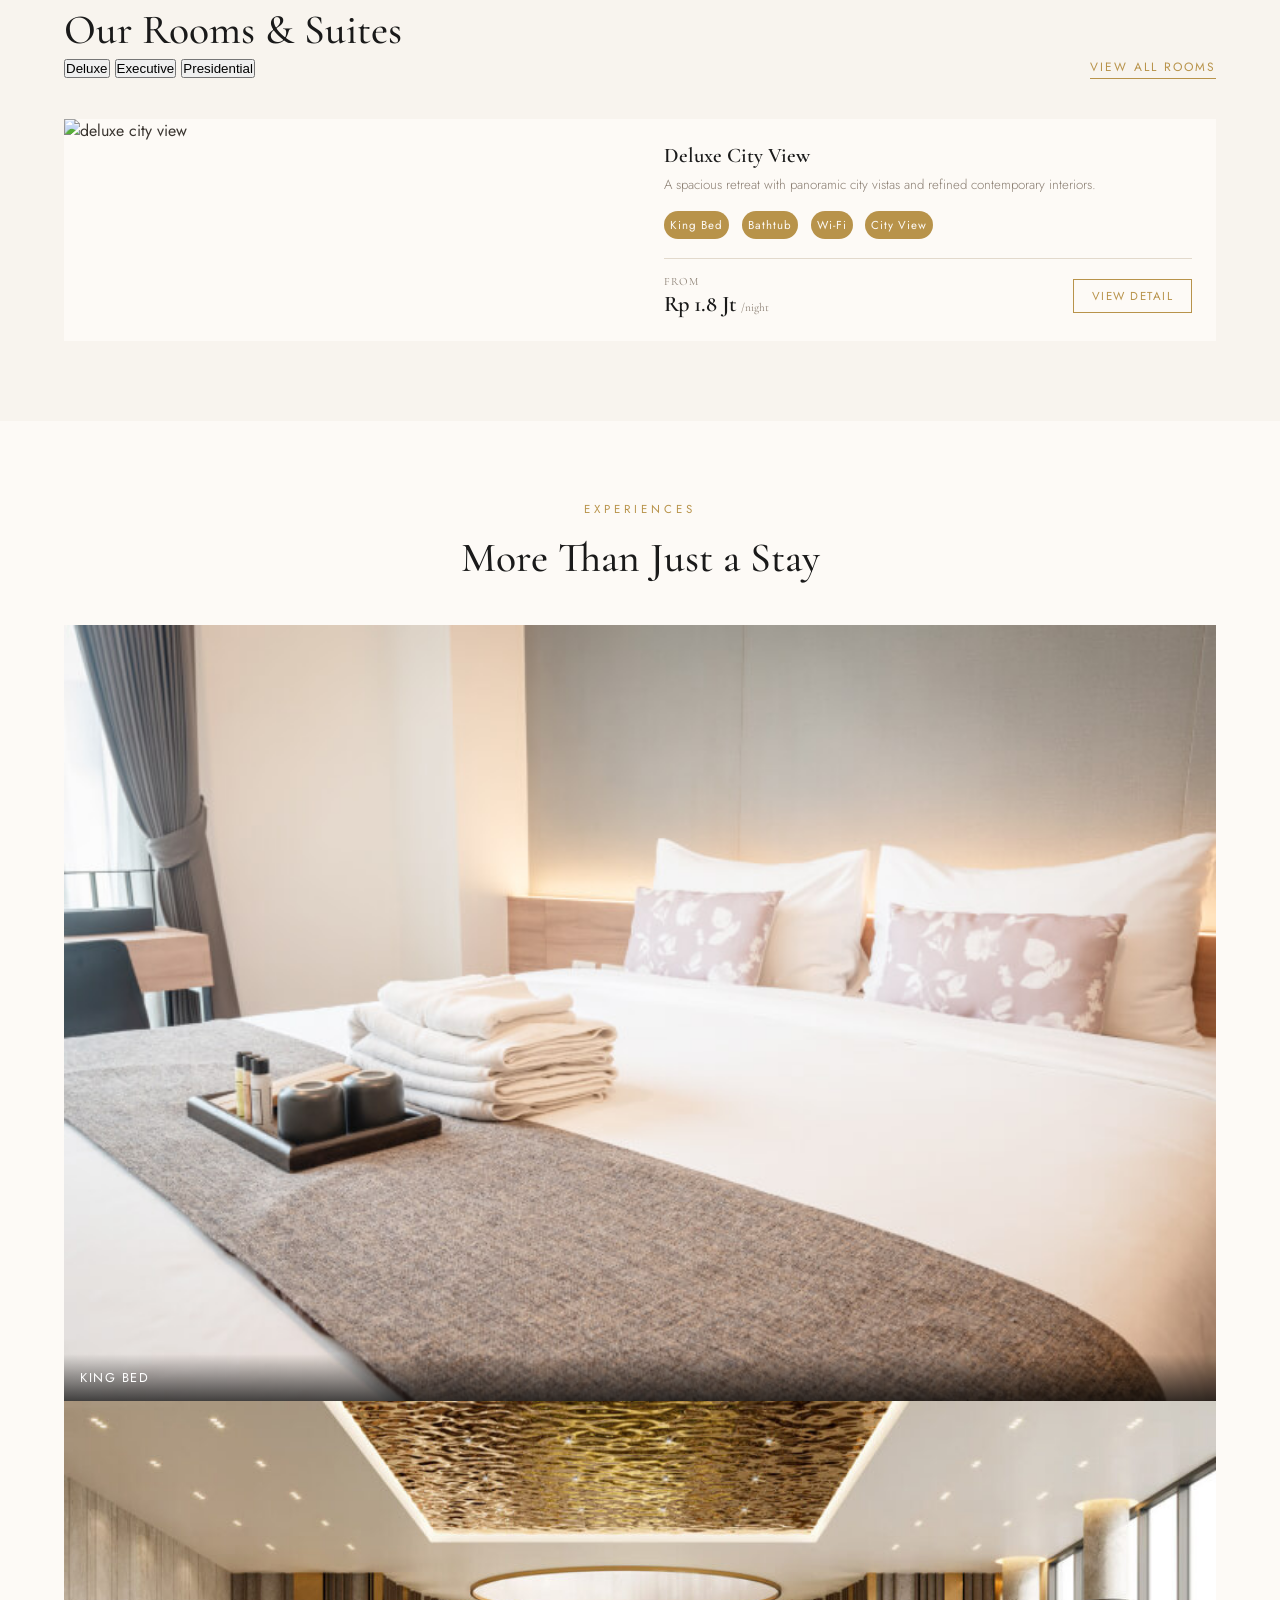
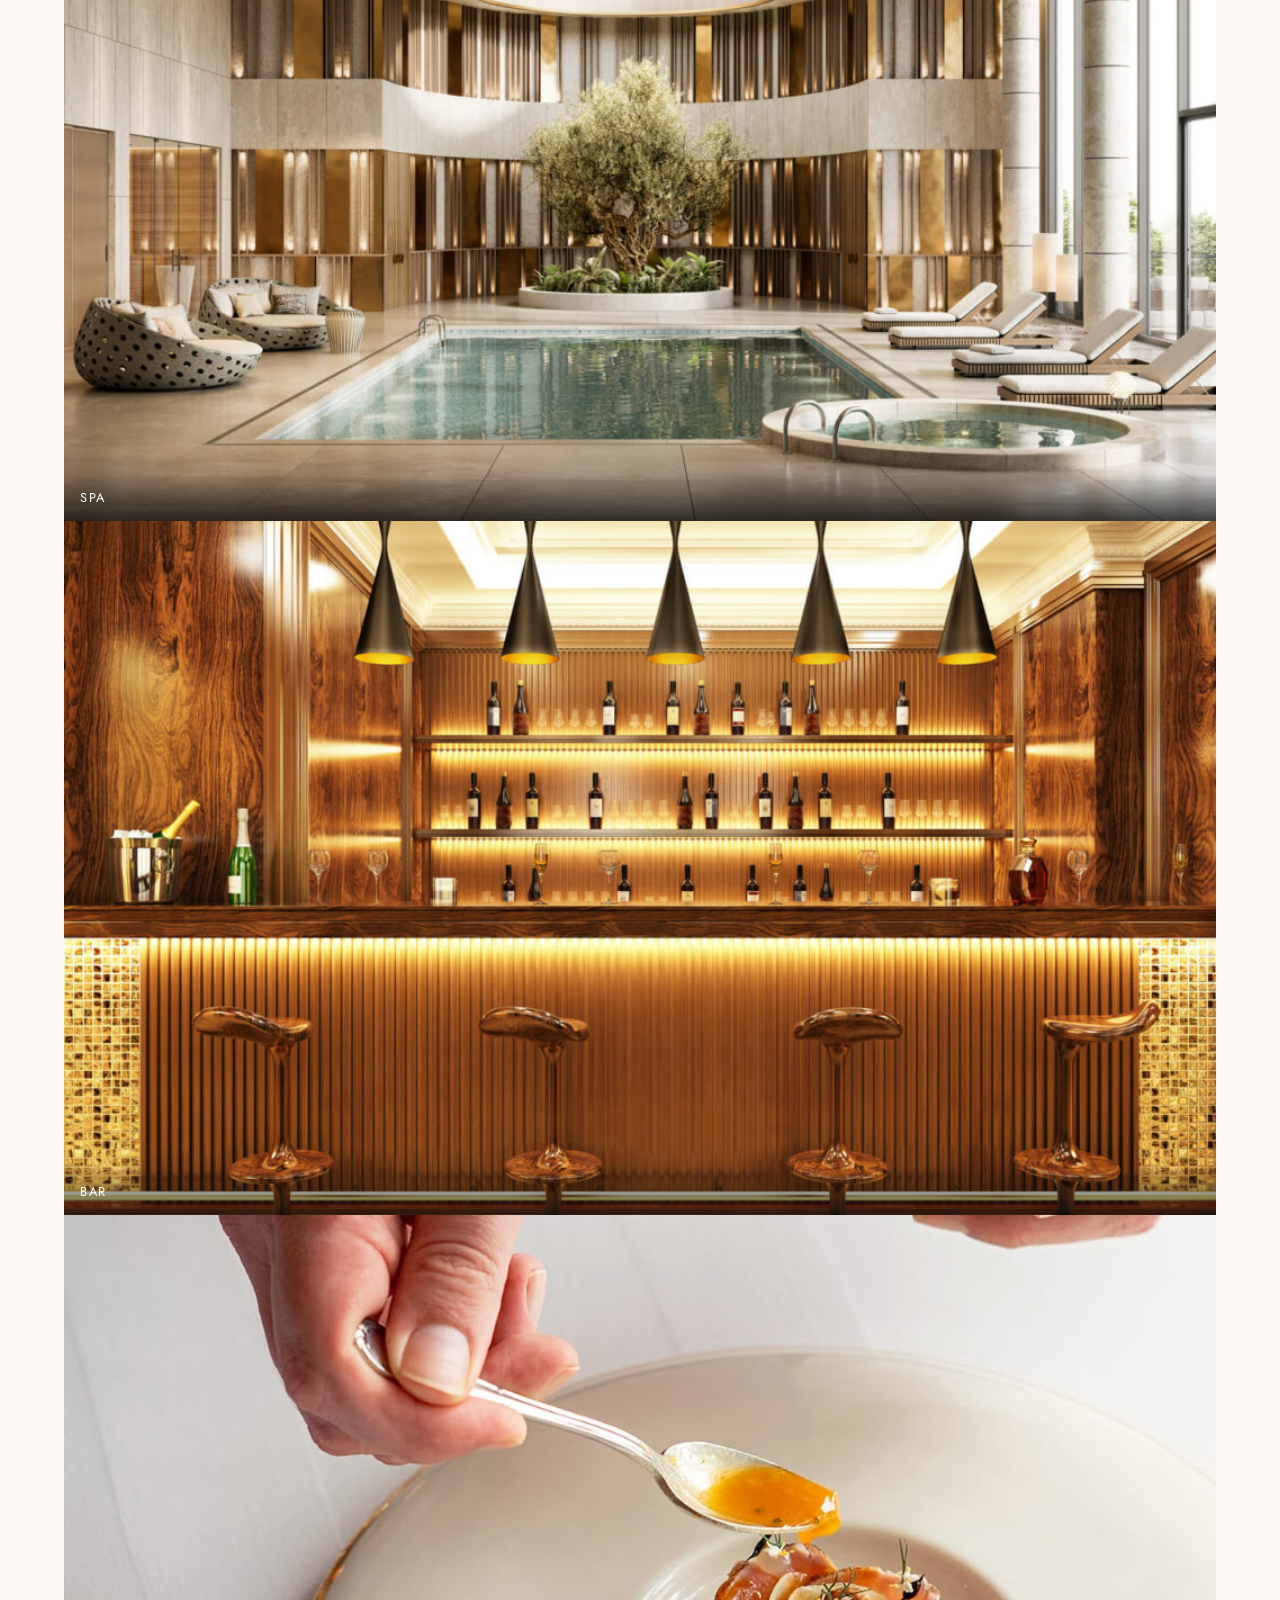
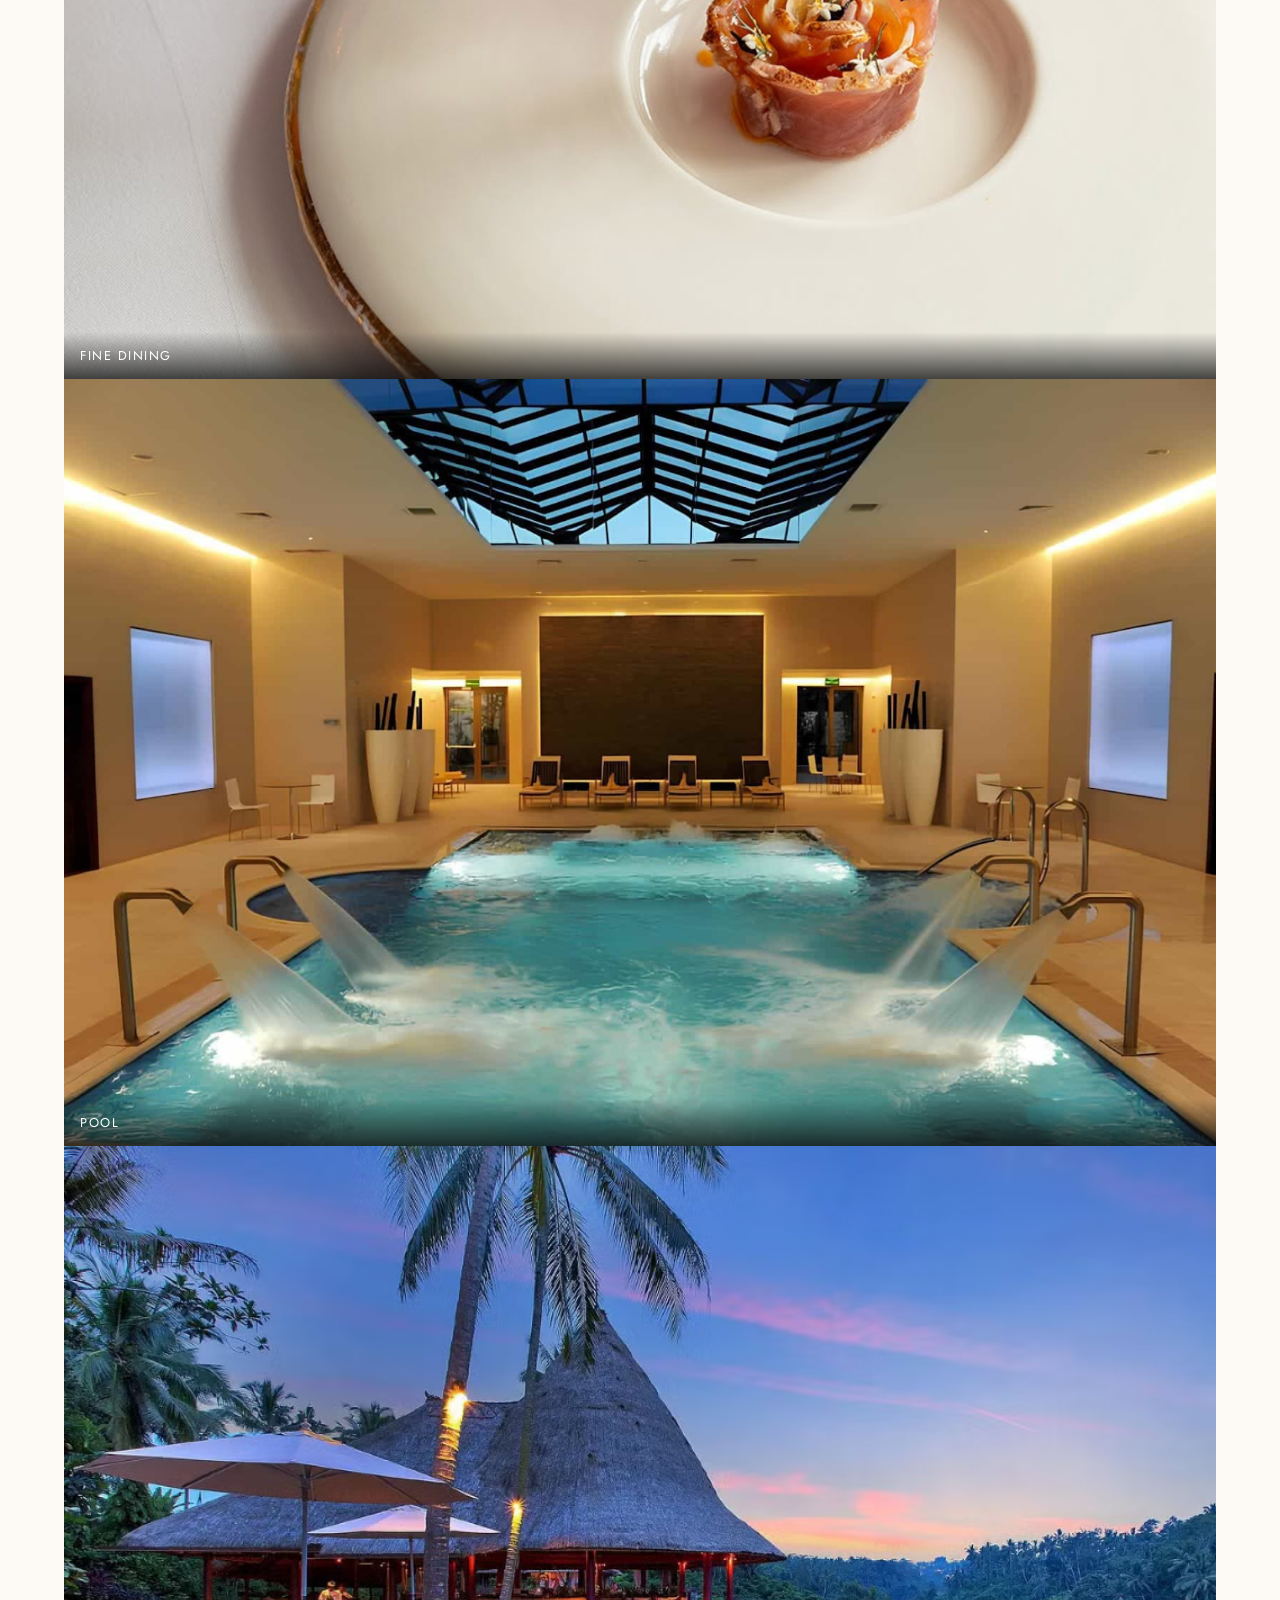
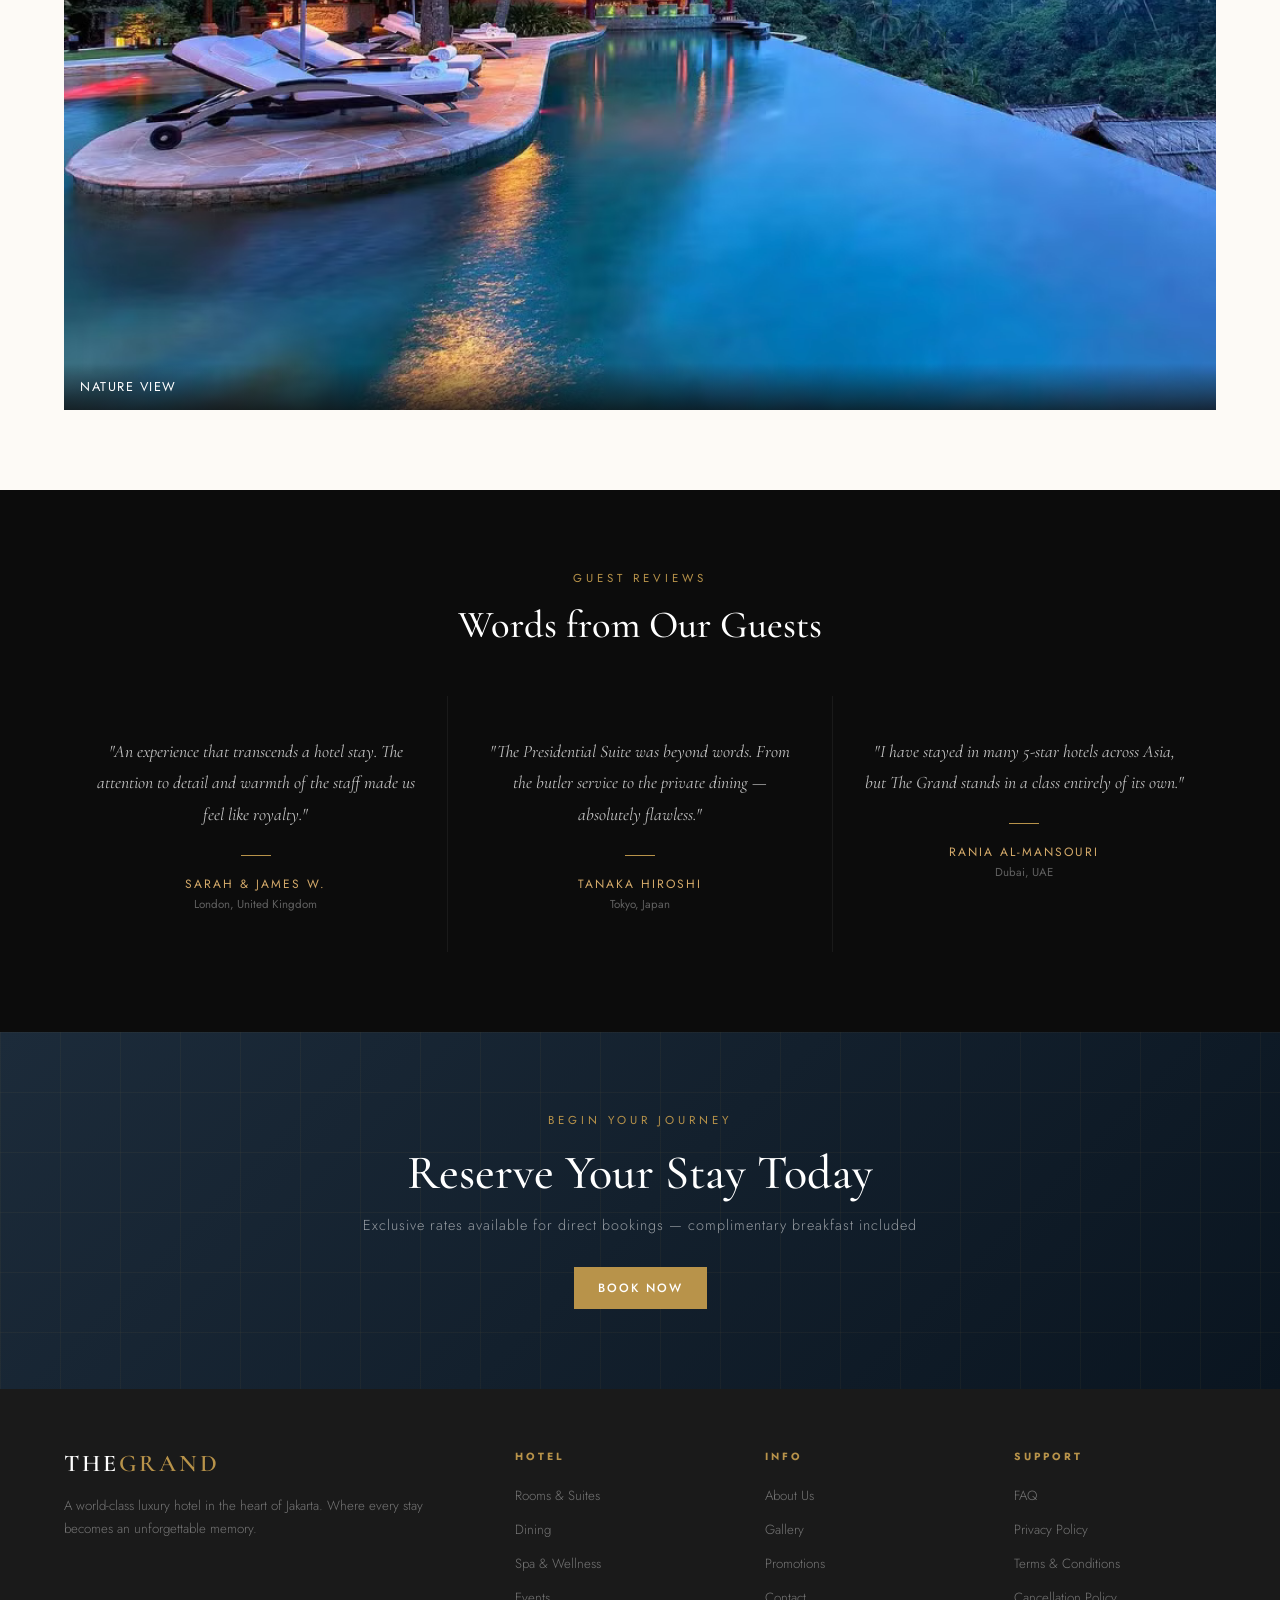
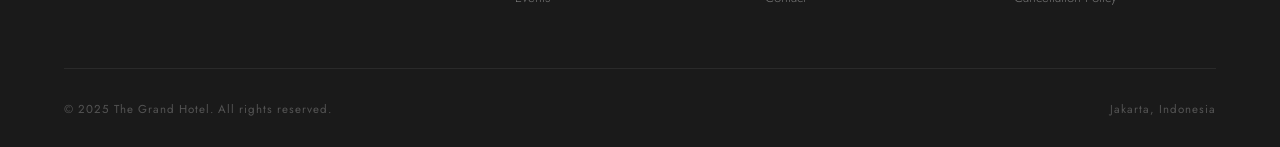
==== commit 9b888194: "delete room-img-inner and the css that unused" ====
--- a/index.html
+++ b/index.html
@@ -121,9 +121,7 @@
 
         <div class="room-card">
           <div class="room-img">
-            <div class="room-img-inner" id="room-bg">
-              <img alt="deluxe city"/>
-            </div>
+              <img alt="deluxe city view" />
           </div>
 
           <div class="room-body">
--- a/style.css
+++ b/style.css
@@ -129,7 +129,7 @@
   font-family: "Jost", sans-serif;
   transition: all 0.25s;
   font-size: 0.75rem;
-  padding: 12px 24px
+  padding: 12px 24px;
 }
 
 .btn-gold:hover {
@@ -174,8 +174,6 @@
   height: 40px;
   background: linear-gradient(to bottom, rgba(184, 147, 74, 0.8), transparent);
 }
-
-
 
 /* DIVIDER */
 .divider {
@@ -231,10 +229,9 @@
   font-weight: 300;
 }
 
-/* filter btn css */
-
-
-/* filter btn css end */
+/* Filter Button CSS Start */
+
+/* Filter Button CSS End */
 
 /* ROOMS */
 .rooms-section {
@@ -284,33 +281,8 @@
   grid-template-columns: 1fr 1fr;
   max-width: 1500px;
   max-height: 750px;
-  margin: 0 auto
-}
-
-.room-img {
-  height: 100%;
-  overflow: hidden;
-}
-
-.room-img-inner {
-  min-width: 100%;
-  display: flex;
-  align-items: center;
-  justify-content: center;
-  position: relative;
-  min-height: 200px;
-}
-
-.room-img-inner .room-pattern {
-  position: absolute;
-  inset: 0;
-  opacity: 0.12;
-  background-image: radial-gradient(circle at 2px 2px,
-      white 1px,
-      transparent 0);
-  background-size: 20px 20px;
-}
-
+  margin: 0 auto;
+}
 
 .room-body {
   padding: 1.5rem;
@@ -422,7 +394,6 @@
 /* EXPERIENCE SECTION (GRID PRACTICE) */
 .experience-strip {
   background: var(--border);
-
 }
 
 .experience-item {
@@ -437,7 +408,6 @@
   object-fit: cover;
   display: block;
 }
-
 
 .experience-label {
   position: absolute;
@@ -641,9 +611,7 @@
 
 .room-list-img img {
   object-fit: cover;
-
-}
-
+}
 
 .room-list-card .room-list-img:hover {
   transform: scale(1.04);
@@ -1062,7 +1030,6 @@
 }
 
 @media (max-width: 900px) {
-
   .room-card {
     display: block;
   }
@@ -1219,7 +1186,6 @@
   margin: 0 auto;
 }
 
-
 .section-label-gold {
   font-size: 0.68rem;
   letter-spacing: 3px;
@@ -1260,9 +1226,11 @@
   position: absolute;
   inset: 0;
   opacity: 0.12;
-  background-image: radial-gradient(circle at 2px 2px,
-      white 1px,
-      transparent 0);
+  background-image: radial-gradient(
+    circle at 2px 2px,
+    white 1px,
+    transparent 0
+  );
   background-size: 20px 20px;
 }
 
@@ -1287,7 +1255,6 @@
   text-transform: uppercase;
   padding: 5px 12px;
 }
-
 
 .room-summary-body {
   padding: 1.5rem;
@@ -1531,7 +1498,6 @@
   color: var(--gold-mid);
 }
 
-
 /* NIGHTS INDICATOR */
 .nights-badge {
   display: inline-flex;
@@ -1732,7 +1698,6 @@
   }
 }
 
-
 /* =============== DETAIL PAGE ================== */
 .room-details-link,
 .detail-reserve,
@@ -1752,7 +1717,7 @@
   background: var(--navy);
 }
 
-.detail-hero>img {
+.detail-hero > img {
   position: absolute;
   inset: 0;
   width: 100%;
@@ -1860,7 +1825,7 @@
   line-height: 1.08;
 }
 
-.detail-info>p:last-of-type {
+.detail-info > p:last-of-type {
   max-width: 690px;
   margin-top: 1.5rem;
   color: var(--muted);
@@ -1983,7 +1948,7 @@
   margin-bottom: 3rem;
 }
 
-.detail-section-heading>p {
+.detail-section-heading > p {
   max-width: 280px;
   padding-bottom: 0.5rem;
   color: var(--muted);
@@ -2119,7 +2084,7 @@
     display: block;
   }
 
-  .detail-section-heading>p {
+  .detail-section-heading > p {
     margin-top: 1rem;
   }
 
@@ -2139,7 +2104,7 @@
 }
 
 @media (prefers-reduced-motion: reduce) {
-  .detail-hero>img {
+  .detail-hero > img {
     animation: none;
   }
-}+}
